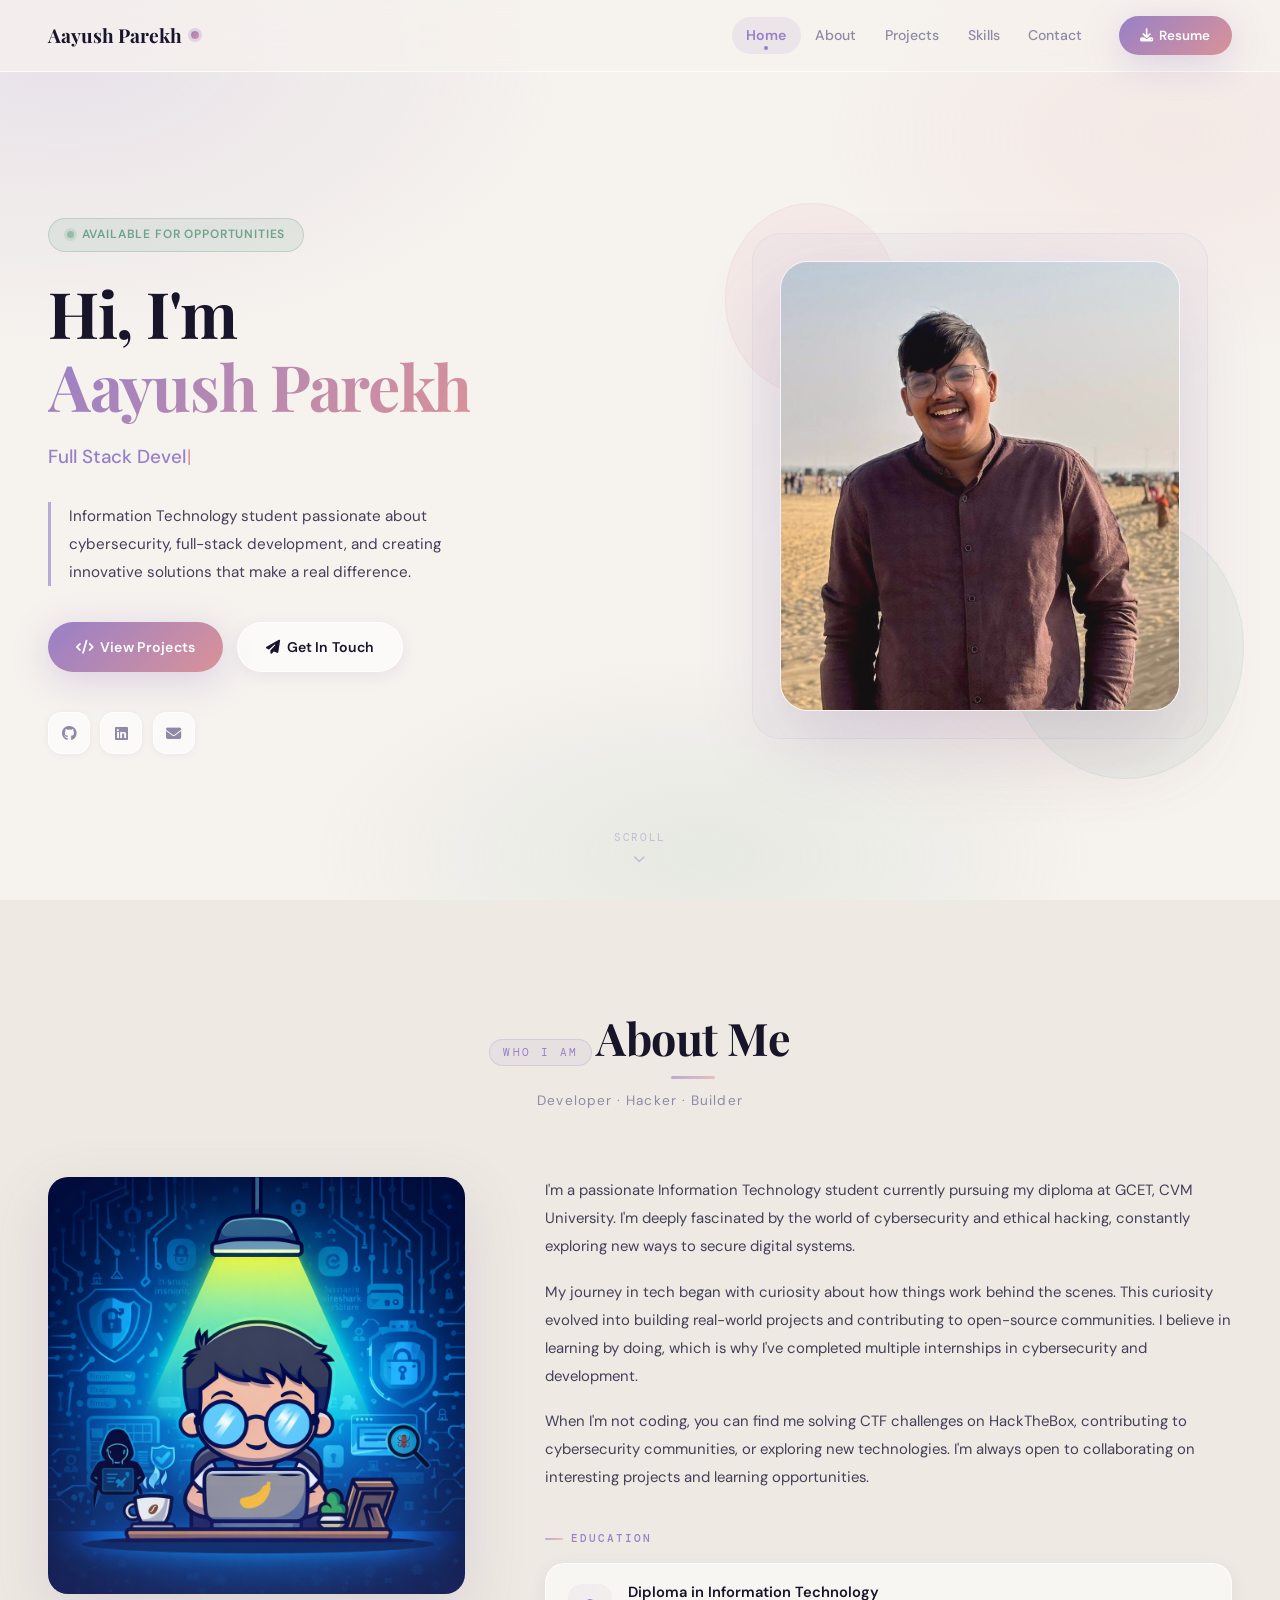
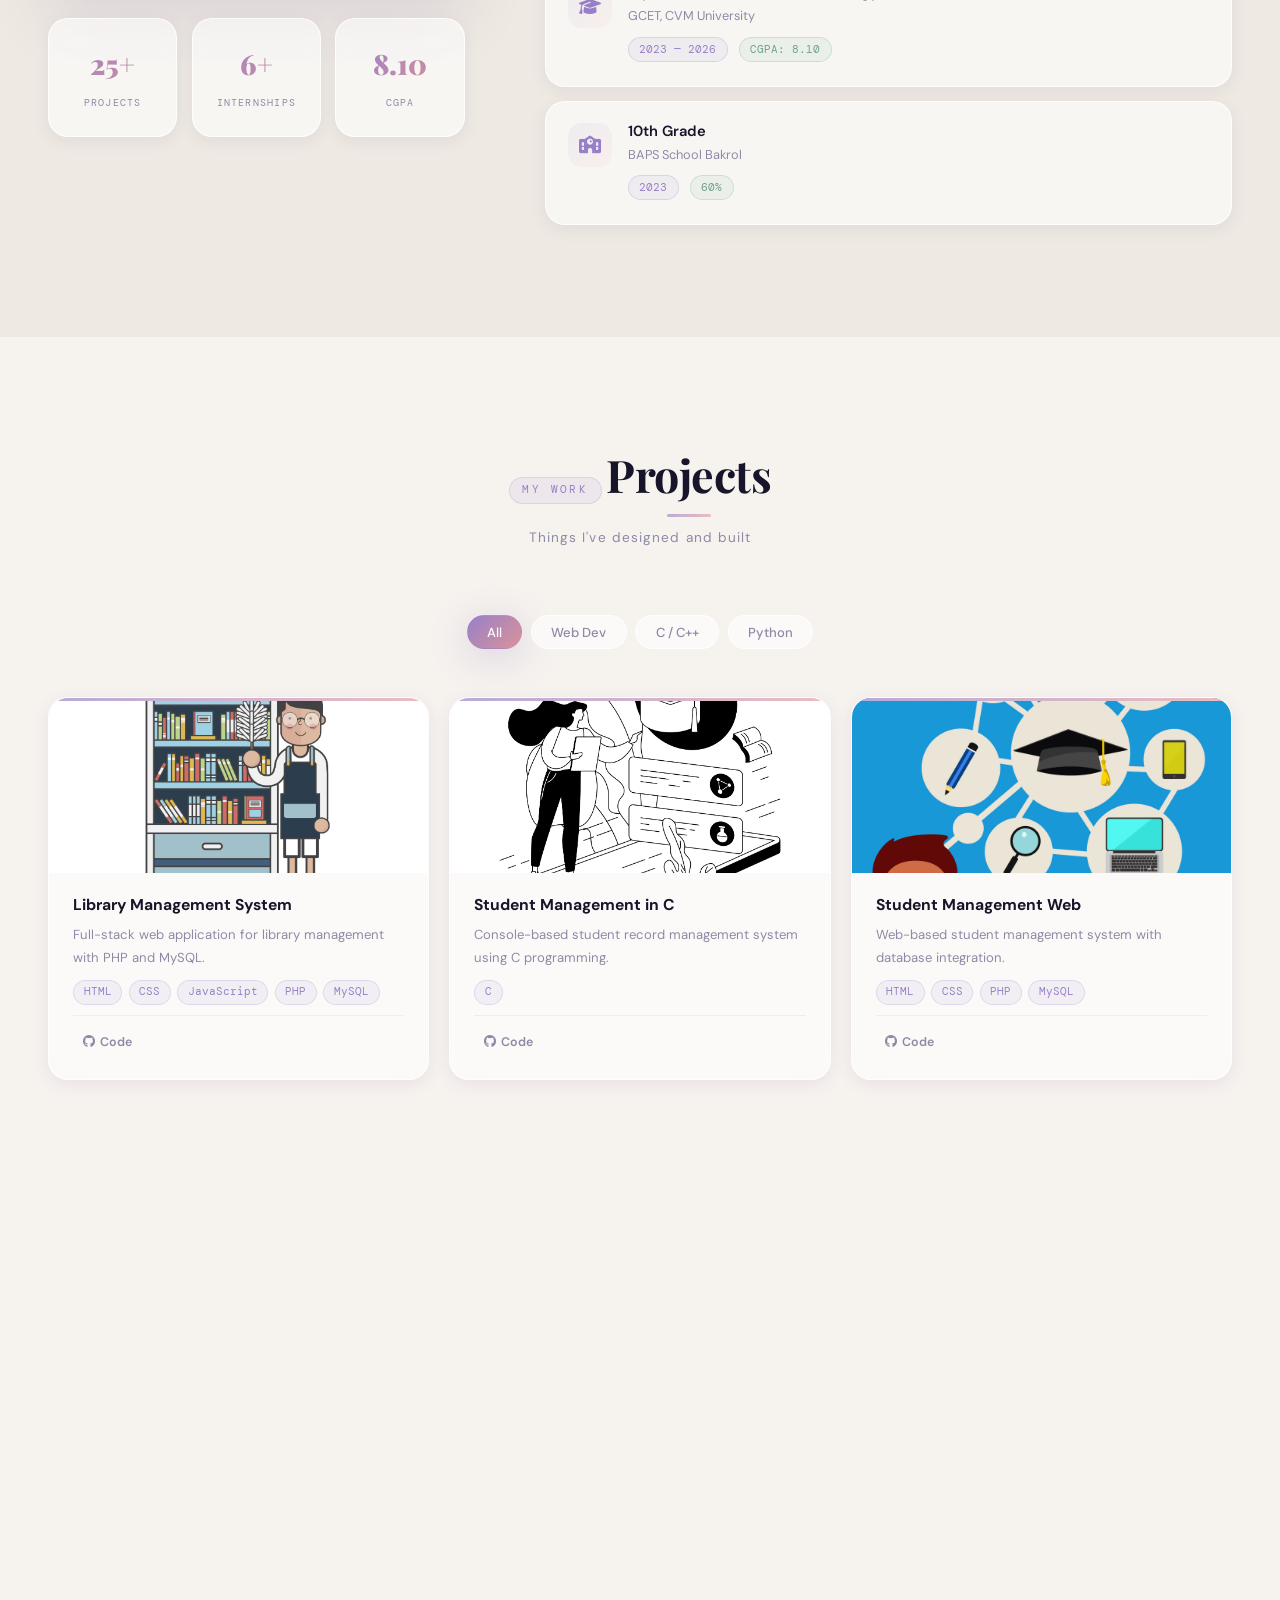
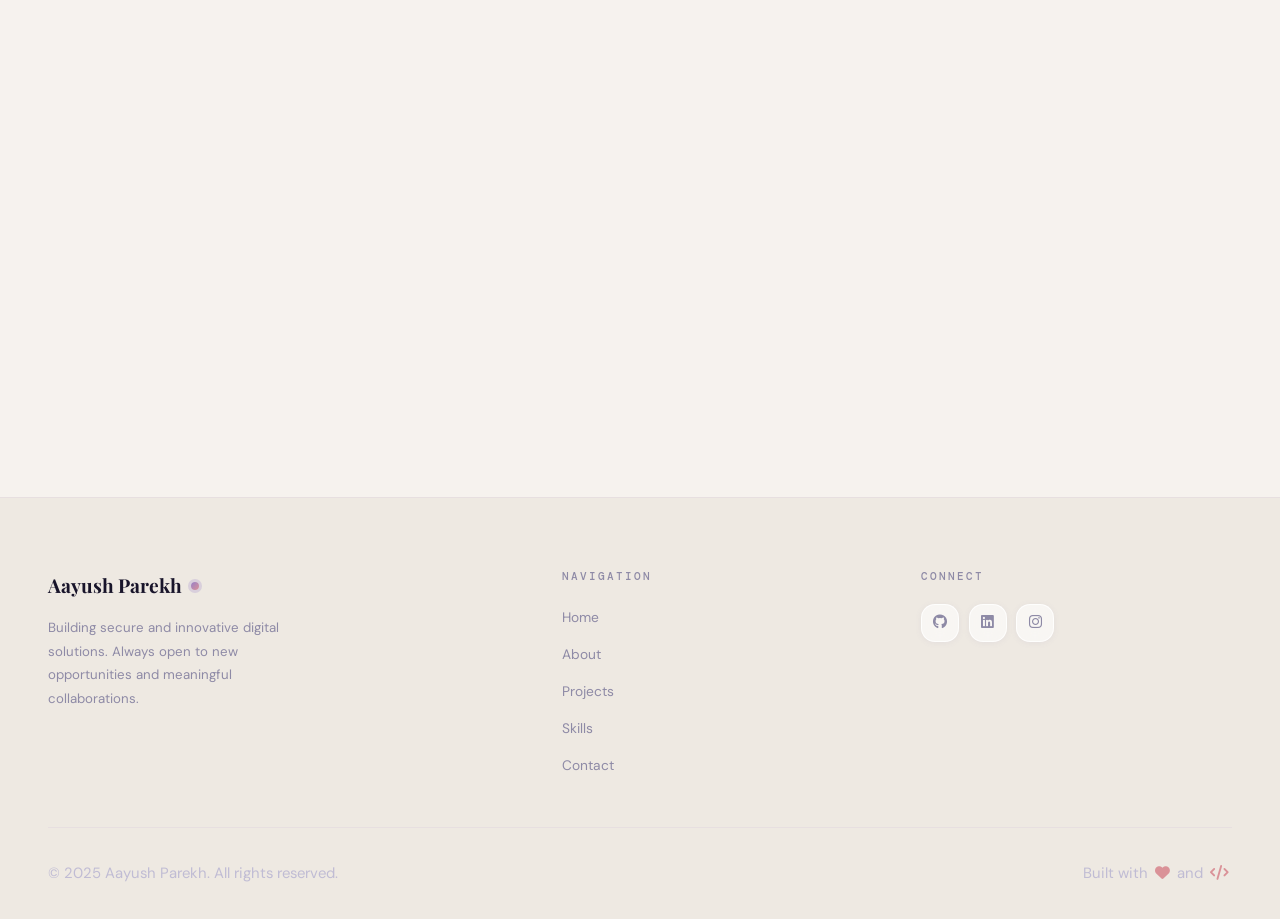
==== index.html @ 8a4a0dad "Change ALl Files" ====
<!-- 
  ☢️ NUCLEAR ZONE ☢️  — Aayush Parekh (Mentally Stable, Code Physically)
  Ab inspect band kar, scroll kar, aur life me aage badh 😎🔥
-->
<!DOCTYPE html>
<html lang="en">
<head>
  <meta charset="UTF-8">
  <meta name="viewport" content="width=device-width, initial-scale=1.0">
  <meta name="description" content="Aayush Parekh — Full Stack Developer & Ethical Hacker. IT student at GCET, CVM University.">
  <title>Aayush Parekh | Full Stack Developer & Ethical Hacker</title>
  <link rel="stylesheet" href="style.css">
  <link rel="preconnect" href="https://fonts.googleapis.com">
  <link rel="preconnect" href="https://fonts.gstatic.com" crossorigin>
  <link href="https://fonts.googleapis.com/css2?family=Playfair+Display:ital,wght@0,700;0,900;1,700&family=DM+Sans:ital,opsz,wght@0,9..40,300;0,9..40,400;0,9..40,500;0,9..40,600;1,9..40,400&family=DM+Mono:wght@400;500&display=swap" rel="stylesheet">
  <link rel="stylesheet" href="https://cdnjs.cloudflare.com/ajax/libs/font-awesome/6.4.0/css/all.min.css">
  <link rel="icon" type="image/x-icon" href="favicon.ico">
</head>
<body>

  <!-- Loading Screen -->
  <div class="loading-screen" id="loadingScreen">
    <div class="loader">
      <div class="loader-spinner"></div>
      <div class="loader-text">Loading Portfolio<span class="dots"></span></div>
      <div class="loader-progress"><div class="progress-bar"></div></div>
    </div>
  </div>

  <!-- Navbar -->
  <nav class="navbar" id="navbar">
    <div class="nav-container">
      <a href="#home" class="logo">
        <span class="logo-text">Aayush Parekh</span>
        <span class="logo-dot"></span>
      </a>
      <div class="nav-menu" id="navMenu">
        <ul class="nav-links">
          <li><a href="#home"     class="nav-link active">Home</a></li>
          <li><a href="#about"    class="nav-link">About</a></li>
          <li><a href="#projects" class="nav-link">Projects</a></li>
          <li><a href="#skills"   class="nav-link">Skills</a></li>
          <li><a href="#contact"  class="nav-link">Contact</a></li>
        </ul>
        <a href="#" class="resume-btn" download>
          <i class="fas fa-download"></i> Resume
        </a>
      </div>
      <button class="menu-toggle" id="menuToggle" aria-label="Toggle navigation">
        <i class="fas fa-bars"></i>
      </button>
    </div>
  </nav>

  <!-- ═══ HERO ═══ -->
  <section id="home" class="hero-section">
    <div class="hero-container">
      <div class="hero-content">
        <div class="hero-badge">Available for Opportunities</div>
        <h1 class="hero-title">
          Hi, I'm <span class="highlight">Aayush&nbsp;Parekh</span>
        </h1>
        <div class="typing-container">
          <p class="hero-subtitle">
            <span class="typing-text" id="typingText"></span><span class="cursor">|</span>
          </p>
        </div>
        <p class="hero-description">
          Information Technology student passionate about cybersecurity, full-stack development,
          and creating innovative solutions that make a real difference.
        </p>
        <div class="hero-cta">
          <a href="#projects" class="btn btn-primary">
            <i class="fas fa-code"></i> View Projects
          </a>
          <a href="#contact" class="btn btn-secondary">
            <i class="fas fa-paper-plane"></i> Get In Touch
          </a>
        </div>
        <div class="hero-social">
          <a href="https://github.com/aayushparekh27" target="_blank" aria-label="GitHub" data-tooltip="GitHub">
            <i class="fab fa-github"></i>
          </a>
          <a href="https://www.linkedin.com/in/aayushparekh26" target="_blank" aria-label="LinkedIn" data-tooltip="LinkedIn">
            <i class="fab fa-linkedin"></i>
          </a>
          <a href="mailto:aayushparekh266@gmail.com" aria-label="Email" data-tooltip="Email">
            <i class="fas fa-envelope"></i>
          </a>
        </div>
      </div>

      <div class="hero-image">
        <div class="image-wrapper">
          <img src="Main Photo/1 Img.jpeg" alt="Aayush Parekh" class="profile-img" loading="eager">
          <div class="image-overlay"></div>
          <div class="floating-shapes">
            <div class="shape shape-1"></div>
            <div class="shape shape-2"></div>
            <div class="shape shape-3"></div>
          </div>
        </div>
      </div>
    </div>

    <div class="scroll-indicator">
      <a href="#about"><span>Scroll</span><i class="fas fa-chevron-down"></i></a>
    </div>
  </section>

  <!-- ═══ ABOUT ═══ -->
  <section id="about" class="section about-section">
    <div class="container">
      <div class="section-header animate-on-scroll">
        <span class="section-eyebrow">Who I Am</span>
        <h2 class="section-title">About Me</h2>
        <p class="section-subtitle">Developer · Hacker · Builder</p>
      </div>

      <div class="about-container">
        <div class="about-image animate-on-scroll">
          <div class="image-card">
            <img src="Intro Logo/2 img.png" alt="Aayush Parekh" loading="lazy">
            <div class="card-glow"></div>
          </div>
          <div class="about-stats">
            <div class="stat">
              <span class="stat-number">25+</span>
              <span class="stat-label">Projects</span>
            </div>
            <div class="stat">
              <span class="stat-number">6+</span>
              <span class="stat-label">Internships</span>
            </div>
            <div class="stat">
              <span class="stat-number">8.10</span>
              <span class="stat-label">CGPA</span>
            </div>
          </div>
        </div>

        <div class="about-content">
          <div class="about-text animate-on-scroll">
            <p>
              I'm a passionate Information Technology student currently pursuing my diploma at GCET, CVM University.
              I'm deeply fascinated by the world of cybersecurity and ethical hacking, constantly exploring new ways
              to secure digital systems.
            </p>
            <p>
              My journey in tech began with curiosity about how things work behind the scenes. This curiosity evolved
              into building real-world projects and contributing to open-source communities. I believe in learning by
              doing, which is why I've completed multiple internships in cybersecurity and development.
            </p>
            <p>
              When I'm not coding, you can find me solving CTF challenges on HackTheBox, contributing to cybersecurity
              communities, or exploring new technologies. I'm always open to collaborating on interesting projects
              and learning opportunities.
            </p>
          </div>

          <div class="education-info animate-on-scroll">
            <h3>Education</h3>
            <div class="education-cards">
              <div class="edu-card">
                <div class="edu-icon"><i class="fas fa-graduation-cap"></i></div>
                <div class="edu-details">
                  <h4>Diploma in Information Technology</h4>
                  <p>GCET, CVM University</p>
                  <span class="edu-year">2023 — 2026</span>
                  <span class="edu-grade">CGPA: 8.10</span>
                </div>
              </div>
              <div class="edu-card">
                <div class="edu-icon"><i class="fas fa-school"></i></div>
                <div class="edu-details">
                  <h4>10th Grade</h4>
                  <p>BAPS School Bakrol</p>
                  <span class="edu-year">2023</span>
                  <span class="edu-grade">60%</span>
                </div>
              </div>
            </div>
          </div>
        </div>
      </div>
    </div>
  </section>

  <!-- ═══ PROJECTS ═══ -->
  <section id="projects" class="section projects-section">
    <div class="container">
      <div class="section-header animate-on-scroll">
        <span class="section-eyebrow">My Work</span>
        <h2 class="section-title">Projects</h2>
        <p class="section-subtitle">Things I've designed and built</p>
      </div>

      <div class="project-filters">
        <button class="filter-btn active" data-filter="all">All</button>
        <button class="filter-btn" data-filter="web">Web Dev</button>
        <button class="filter-btn" data-filter="c">C / C++</button>
        <button class="filter-btn" data-filter="python">Python</button>
      </div>

      <div class="projects-grid"><!-- loaded by JS --></div>

      <div class="github-cta animate-on-scroll">
        <p>Want to explore more of my work?</p>
        <a href="https://github.com/aayushparekh27" target="_blank" class="btn btn-outline">
          <i class="fab fa-github"></i> View All on GitHub
        </a>
      </div>
    </div>
  </section>

  <!-- ═══ SKILLS ═══ -->
  <section id="skills" class="section skills-section">
    <div class="container">
      <div class="section-header animate-on-scroll">
        <span class="section-eyebrow">What I Know</span>
        <h2 class="section-title">Skills &amp; Technologies</h2>
        <p class="section-subtitle">My technical toolkit</p>
      </div>

      <div class="skills-container">
        <div class="skills-category animate-on-scroll">
          <h3>Programming Languages</h3>
          <div class="skills-grid"><!-- loaded by JS --></div>
        </div>
        <div class="tools-showcase animate-on-scroll">
          <h3>Tools &amp; Platforms</h3>
          <div class="tools-grid"><!-- loaded by JS --></div>
        </div>
      </div>
    </div>
  </section>

  <!-- ═══ CONTACT ═══ -->
  <section id="contact" class="section contact-section">
    <div class="container">
      <div class="section-header animate-on-scroll">
        <span class="section-eyebrow">Say Hello</span>
        <h2 class="section-title">Get In Touch</h2>
        <p class="section-subtitle">Let's build something great together</p>
      </div>

      <div class="contact-container">
        <div class="contact-info animate-on-scroll">
          <a href="mailto:aayushparekh266@gmail.com" class="info-card">
            <div class="info-icon"><i class="fas fa-envelope"></i></div>
            <div class="info-content"><h4>Email</h4><p>aayushparekh266@gmail.com</p></div>
          </a>
          <a href="https://www.linkedin.com/in/aayushparekh26" target="_blank" class="info-card">
            <div class="info-icon"><i class="fab fa-linkedin"></i></div>
            <div class="info-content"><h4>LinkedIn</h4><p>linkedin.com/in/aayushparekh26</p></div>
          </a>
          <a href="https://github.com/aayushparekh27" target="_blank" class="info-card">
            <div class="info-icon"><i class="fab fa-github"></i></div>
            <div class="info-content"><h4>GitHub</h4><p>github.com/aayushparekh27</p></div>
          </a>
          <a href="https://www.google.com/maps/search/?api=1&query=Anand,+Gujarat,+India" target="_blank" class="info-card">
            <div class="info-icon"><i class="fas fa-map-marker-alt"></i></div>
            <div class="info-content"><h4>Location</h4><p>Anand, Gujarat, India</p></div>
          </a>
        </div>

        <div class="contact-form animate-on-scroll">
          <form id="contactForm" action="https://formspree.io/f/xovpegdb" method="POST">
            <input type="hidden" name="_subject" value="New Message from Aayush Parekh Portfolio">
            <input type="hidden" name="_replyto" id="reply-to-email">
            <div class="form-group">
              <input type="text"  id="name"    name="name"    placeholder=" " required autocomplete="name">
              <label for="name">Your Name</label>
            </div>
            <div class="form-group">
              <input type="email" id="email"   name="email"   placeholder=" " required autocomplete="email">
              <label for="email">Your Email</label>
            </div>
            <div class="form-group">
              <input type="text"  id="subject" name="subject" placeholder=" " required>
              <label for="subject">Subject</label>
            </div>
            <div class="form-group">
              <textarea id="message" name="message" rows="5" placeholder=" " required></textarea>
              <label for="message">Your Message</label>
            </div>
            <button type="submit" class="btn btn-primary" style="width:100%;justify-content:center;font-size:.92rem;">
              <span class="btn-text"><i class="fas fa-paper-plane"></i>&nbsp;&nbsp;Send Message</span>
              <div class="btn-loader"><div class="spinner"></div></div>
            </button>
          </form>
        </div>
      </div>
    </div>
  </section>

  <!-- ═══ FOOTER ═══ -->
  <footer class="footer">
    <div class="container">
      <div class="footer-content">
        <div class="footer-logo">
          <a href="#home" class="logo">
            <span class="logo-text">Aayush Parekh</span>
            <span class="logo-dot"></span>
          </a>
          <p>Building secure and innovative digital solutions. Always open to new opportunities and meaningful collaborations.</p>
        </div>
        <div class="footer-links">
          <h4>Navigation</h4>
          <ul>
            <li><a href="#home">Home</a></li>
            <li><a href="#about">About</a></li>
            <li><a href="#projects">Projects</a></li>
            <li><a href="#skills">Skills</a></li>
            <li><a href="#contact">Contact</a></li>
          </ul>
        </div>
        <div class="footer-social">
          <h4>Connect</h4>
          <div class="social-links">
            <a href="https://github.com/aayushparekh27"          target="_blank" aria-label="GitHub"><i class="fab fa-github"></i></a>
            <a href="https://www.linkedin.com/in/aayushparekh26" target="_blank" aria-label="LinkedIn"><i class="fab fa-linkedin"></i></a>
            <a href="https://www.instagram.com/aayush.2667/"     target="_blank" aria-label="Instagram"><i class="fab fa-instagram"></i></a>
          </div>
        </div>
      </div>
      <div class="footer-bottom">
        <p>&copy; 2025 Aayush Parekh. All rights reserved.</p>
        <p>Built with <i class="fas fa-heart"></i> and <i class="fas fa-code"></i></p>
      </div>
    </div>
  </footer>

  <button class="back-to-top" id="backToTop" aria-label="Back to top">
    <i class="fas fa-chevron-up"></i>
  </button>

  <script src="script.js"></script>
</body>
</html>
---- style.css ----
/* ================================================================
   AAYUSH PAREKH — PORTFOLIO v3.0
   Theme: Elevated Corporate Glass
   Bulletproof responsive: 1440 → 1100 → 1024 → 768 → 540 → 400px
   ================================================================ */

*, *::before, *::after { margin:0; padding:0; box-sizing:border-box; }
img, video { display:block; max-width:100%; }
button { font-family:inherit; cursor:pointer; }
a { color:inherit; }

:root {
  --bg:          #f6f2ee;
  --bg-alt:      #eee9e2;
  --bg-card:     rgba(255,255,255,0.6);
  --bg-card-hov: rgba(255,255,255,0.88);
  --gb:          rgba(255,255,255,0.8);
  --gb-hov:      rgba(255,255,255,1);

  --lav:       #b8aad8;
  --lav-d:     #9880c8;
  --lav-l:     rgba(184,170,216,0.14);
  --blush:     #eabdc0;
  --blush-d:   #da9298;
  --blush-l:   rgba(234,189,192,0.14);
  --sage:      #96bca8;
  --sage-d:    #6fa389;
  --sage-l:    rgba(150,188,168,0.14);
  --gold:      #d4a96a;

  --grad-main: linear-gradient(135deg,#9880c8 0%,#da9298 100%);
  --grad-soft: linear-gradient(135deg,#b8aad8 0%,#eabdc0 100%);
  --grad-text: linear-gradient(135deg,#9880c8,#da9298);

  --tx-h: #18142a;
  --tx-p: #443f5a;
  --tx-m: #8e8aa6;
  --tx-l: #c0bcd4;

  --r-xs:  8px;
  --r-sm:  14px;
  --r:     20px;
  --r-lg:  28px;
  --r-xl:  40px;
  --r-f:   999px;

  --sh-xs: 0 1px 6px  rgba(120,100,160,0.08);
  --sh-sm: 0 4px 16px rgba(120,100,160,0.10);
  --sh-md: 0 8px 32px rgba(120,100,160,0.14);
  --sh-lg: 0 20px 60px rgba(120,100,160,0.18);
  --sh-xl: 0 32px 80px rgba(120,100,160,0.22);
  --sh-lav:0 8px 36px rgba(152,128,200,0.30);

  --ease:        cubic-bezier(0.4,0,0.2,1);
  --ease-spring: cubic-bezier(0.34,1.56,0.64,1);
  --t:  all 0.28s var(--ease);
  --t2: all 0.2s  var(--ease);

  --nav-h: 72px;
  --max-w: 1240px;
  --px:    2rem;
}

/* ── BASE ── */
html {
  scroll-behavior: smooth;
  scroll-padding-top: var(--nav-h);
  font-size: 16px;
  -webkit-text-size-adjust: 100%;
}
body {
  font-family: 'DM Sans', sans-serif;
  background: var(--bg);
  color: var(--tx-p);
  line-height: 1.65;
  overflow-x: hidden;
  -webkit-font-smoothing: antialiased;
}
body::before {
  content: '';
  position: fixed; inset: 0; z-index: 0; pointer-events: none;
  background:
    radial-gradient(ellipse 65% 55% at 5%  5%,  rgba(184,170,216,0.22) 0%,transparent 60%),
    radial-gradient(ellipse 50% 45% at 92% 15%, rgba(234,189,192,0.18) 0%,transparent 55%),
    radial-gradient(ellipse 55% 40% at 55% 95%, rgba(150,188,168,0.16) 0%,transparent 55%),
    radial-gradient(ellipse 38% 32% at 80% 78%, rgba(212,169,106,0.08) 0%,transparent 50%);
}

/* ── TYPOGRAPHY ── */
h1,h2,h3,h4 { font-family:'Playfair Display',serif; color:var(--tx-h); line-height:1.15; font-weight:700; }
h1 { font-size: clamp(2rem,5.5vw,4rem);   letter-spacing:-0.02em; }
h2 { font-size: clamp(1.7rem,3.5vw,2.8rem); letter-spacing:-0.01em; }
h3 { font-size: clamp(1rem,2vw,1.3rem); }
h4 { font-size:0.95rem; font-family:'DM Sans',sans-serif; }
p  { font-size:0.93rem; line-height:1.8; }

/* ── LOADING ── */
.loading-screen {
  position:fixed; inset:0; z-index:9999;
  display:flex; align-items:center; justify-content:center;
  background:var(--bg);
  transition:opacity .7s var(--ease),visibility .7s var(--ease);
}
.loading-screen.hidden { opacity:0; visibility:hidden; pointer-events:none; }
.loader { text-align:center; }
.loader-spinner {
  width:52px; height:52px; border-radius:50%;
  border:3px solid rgba(152,128,200,0.18);
  border-top-color:var(--lav-d); border-right-color:var(--blush-d);
  animation:spin .85s linear infinite;
  margin:0 auto 22px;
  box-shadow:0 0 24px rgba(152,128,200,0.15);
}
@keyframes spin { to{transform:rotate(360deg)} }
.loader-text {
  font-family:'DM Mono',monospace;
  font-size:.72rem; letter-spacing:.22em; text-transform:uppercase;
  color:var(--tx-m); margin-bottom:20px;
}
.loader-text .dots::after { content:'...'; animation:ldots 1.2s steps(3,end) infinite; }
@keyframes ldots { 0%{content:'.'} 33%{content:'..'} 66%{content:'...'} }
.loader-progress { width:220px; height:3px; background:rgba(152,128,200,0.15); border-radius:var(--r-f); overflow:hidden; margin:0 auto; }
.progress-bar { height:100%; background:var(--grad-soft); width:0%; animation:loading 2s var(--ease) forwards; border-radius:var(--r-f); }
@keyframes loading { 0%{width:0%} 100%{width:100%} }

/* ── NAVBAR ── */
.navbar {
  position:fixed; top:0; width:100%; height:var(--nav-h); z-index:200;
  background:rgba(246,242,238,0.75);
  backdrop-filter:blur(22px) saturate(1.6);
  -webkit-backdrop-filter:blur(22px) saturate(1.6);
  border-bottom:1px solid rgba(255,255,255,0.7);
  transition:var(--t);
}
.navbar.scrolled {
  background:rgba(246,242,238,0.93);
  border-bottom-color:rgba(184,170,216,0.22);
  box-shadow:0 4px 28px rgba(120,100,160,0.10);
}
.nav-container {
  max-width:var(--max-w); margin:0 auto; padding:0 var(--px);
  height:100%; display:flex; align-items:center; justify-content:space-between;
}
.logo { display:flex; align-items:center; gap:9px; text-decoration:none; transition:var(--t2); }
.logo:hover { opacity:.82; transform:translateY(-1px); }
.logo-text { font-family:'Playfair Display',serif; font-size:1.2rem; font-weight:700; color:var(--tx-h); white-space:nowrap; }
.logo-dot { width:8px; height:8px; background:var(--grad-main); border-radius:50%; box-shadow:0 0 0 3px rgba(152,128,200,0.25); animation:pdot 2.2s ease infinite; flex-shrink:0; }
@keyframes pdot { 0%,100%{box-shadow:0 0 0 3px rgba(152,128,200,0.25)} 50%{box-shadow:0 0 0 7px rgba(152,128,200,0.08)} }

.nav-menu { display:flex; align-items:center; gap:6px; }
.nav-links { display:flex; list-style:none; margin-right:1rem; }
.nav-link {
  display:block; font-size:.88rem; font-weight:500; color:var(--tx-m);
  text-decoration:none; padding:.42rem .9rem; border-radius:var(--r-f);
  transition:var(--t2); white-space:nowrap; position:relative;
}
.nav-link:hover { color:var(--tx-h); background:rgba(152,128,200,0.10); }
.nav-link.active { color:var(--lav-d); font-weight:600; background:rgba(152,128,200,0.13); }
.nav-link.active::after {
  content:''; position:absolute; bottom:4px; left:50%; transform:translateX(-50%);
  width:4px; height:4px; border-radius:50%; background:var(--lav-d);
}
.resume-btn {
  font-size:.83rem; font-weight:600; color:#fff;
  background:var(--grad-main); padding:.52rem 1.35rem; border-radius:var(--r-f);
  text-decoration:none; display:flex; align-items:center; gap:6px;
  transition:var(--t); box-shadow:var(--sh-lav); border:none; white-space:nowrap;
}
.resume-btn:hover { transform:translateY(-2px); box-shadow:0 14px 44px rgba(152,128,200,0.42); }
.menu-toggle {
  display:none;
  background:var(--bg-card); border:1px solid var(--gb);
  color:var(--tx-h); font-size:1.05rem;
  width:42px; height:42px; border-radius:var(--r-sm);
  backdrop-filter:blur(10px); transition:var(--t2);
  align-items:center; justify-content:center; flex-shrink:0;
}
.menu-toggle:hover { background:var(--bg-card-hov); }

/* ── HERO ── */
.hero-section {
  min-height:100vh;
  padding:calc(var(--nav-h) + 5rem) 0 5rem;
  position:relative; z-index:1; display:flex; align-items:center;
}
.hero-container {
  max-width:var(--max-w); margin:0 auto; padding:0 var(--px);
  display:grid; grid-template-columns:1.1fr 0.9fr;
  gap:4rem; align-items:center;
}
.hero-content { display:flex; flex-direction:column; align-items:flex-start; }
.hero-badge {
  display:inline-flex; align-items:center; gap:8px;
  background:rgba(110,163,137,0.13); color:var(--sage-d);
  border:1px solid rgba(110,163,137,0.30); border-radius:var(--r-f);
  padding:.38rem 1.1rem; font-size:.75rem; font-weight:600;
  letter-spacing:.07em; text-transform:uppercase; margin-bottom:1.5rem;
  animation:fadeSlideUp .6s var(--ease) .3s both;
}
.hero-badge::before {
  content:''; width:7px; height:7px; background:var(--sage); border-radius:50%;
  box-shadow:0 0 0 3px rgba(150,188,168,0.3); animation:pdot 1.8s ease infinite; flex-shrink:0;
}
.hero-title { margin-bottom:.85rem; animation:fadeSlideUp .6s var(--ease) .45s both; }
.highlight { background:var(--grad-text); -webkit-background-clip:text; -webkit-text-fill-color:transparent; background-clip:text; }
.typing-container { min-height:2.6rem; margin-bottom:1.5rem; display:flex; align-items:center; animation:fadeSlideUp .6s var(--ease) .6s both; }
.hero-subtitle { font-family:'DM Sans',sans-serif; font-size:clamp(.95rem,2vw,1.18rem); font-weight:400; color:var(--tx-m); }
.typing-text { color:var(--lav-d); font-weight:500; }
.cursor { display:inline-block; color:var(--blush-d); animation:blink 1s infinite; margin-left:1px; }
@keyframes blink { 0%,50%{opacity:1} 51%,100%{opacity:0} }
.hero-description {
  font-size:.95rem; color:var(--tx-p); max-width:440px; line-height:1.85; margin-bottom:2.25rem;
  animation:fadeSlideUp .6s var(--ease) .75s both;
  border-left:3px solid var(--lav); padding-left:1.1rem;
}
.hero-cta { display:flex; gap:.9rem; margin-bottom:2.5rem; flex-wrap:wrap; animation:fadeSlideUp .6s var(--ease) .9s both; }
.hero-social { display:flex; gap:.65rem; animation:fadeSlideUp .6s var(--ease) 1.05s both; }
.hero-social a {
  display:flex; align-items:center; justify-content:center;
  width:42px; height:42px;
  background:var(--bg-card); backdrop-filter:blur(12px);
  border:1px solid var(--gb); border-radius:var(--r-sm);
  color:var(--tx-m); font-size:.95rem; text-decoration:none;
  transition:var(--t); box-shadow:var(--sh-xs);
}
.hero-social a:hover { transform:translateY(-4px) scale(1.05); box-shadow:var(--sh-lav); color:var(--lav-d); border-color:rgba(184,170,216,0.55); background:var(--bg-card-hov); }

/* Hero image */
.hero-image { display:flex; justify-content:center; align-items:center; animation:fadeSlideUp .7s var(--ease) .5s both; }
.image-wrapper { position:relative; width:100%; max-width:400px; aspect-ratio:4/4.5; }
.profile-img { width:100%; height:100%; object-fit:cover; border-radius:var(--r-lg); border:1.5px solid var(--gb); box-shadow:var(--sh-xl); position:relative; z-index:2; }
.image-overlay { position:absolute; inset:0; border-radius:var(--r-lg); background:linear-gradient(155deg,rgba(184,170,216,0.10),rgba(234,189,192,0.08)); z-index:3; pointer-events:none; }
.floating-shapes { position:absolute; inset:-28px; z-index:1; pointer-events:none; }
.shape { position:absolute; border-radius:var(--r); }
.shape-1 { inset:0; background:linear-gradient(140deg,rgba(184,170,216,0.13),rgba(234,189,192,0.08)); border:1.5px solid rgba(184,170,216,0.24); border-radius:var(--r-lg); animation:fshape 9s ease-in-out infinite; }
.shape-2 { width:52%; height:52%; bottom:-8%; right:-8%; background:rgba(150,188,168,0.2); border:1px solid rgba(150,188,168,0.28); border-radius:50%; animation:fshape 11s ease-in-out infinite reverse; }
.shape-3 { width:38%; height:38%; top:-6%; left:-6%; background:rgba(234,189,192,0.2); border:1px solid rgba(234,189,192,0.28); border-radius:50%; animation:fshape 13s ease-in-out infinite; }
@keyframes fshape { 0%,100%{transform:translateY(0) rotate(0deg)} 50%{transform:translateY(-12px) rotate(2.5deg)} }

.scroll-indicator { position:absolute; bottom:2.2rem; left:50%; transform:translateX(-50%); z-index:2; }
.scroll-indicator a { display:flex; flex-direction:column; align-items:center; gap:6px; color:var(--tx-l); text-decoration:none; font-family:'DM Mono',monospace; font-size:.66rem; letter-spacing:.16em; text-transform:uppercase; transition:var(--t2); }
.scroll-indicator a:hover { color:var(--lav-d); }
.scroll-indicator i { animation:bounce 2.2s ease-in-out infinite; font-size:.75rem; }
@keyframes bounce { 0%,100%{transform:translateY(0)} 55%{transform:translateY(7px)} }
@keyframes fadeSlideUp { from{opacity:0;transform:translateY(22px)} to{opacity:1;transform:translateY(0)} }

/* ── BUTTONS ── */
.btn {
  display:inline-flex; align-items:center; justify-content:center; gap:6px;
  padding:.78rem 1.75rem; border-radius:var(--r-f);
  font-family:'DM Sans',sans-serif; font-size:.88rem; font-weight:600;
  text-decoration:none; border:none; transition:var(--t);
  letter-spacing:.01em; white-space:nowrap; position:relative; overflow:hidden;
}
.btn::after { content:''; position:absolute; inset:0; border-radius:inherit; background:linear-gradient(105deg,transparent 40%,rgba(255,255,255,0.18) 60%,transparent 80%); transform:translateX(-100%); transition:transform .5s var(--ease); }
.btn:hover::after { transform:translateX(100%); }
.btn-primary  { background:var(--grad-main); color:#fff; box-shadow:var(--sh-lav); }
.btn-primary:hover  { transform:translateY(-3px); box-shadow:0 16px 48px rgba(152,128,200,0.44); }
.btn-secondary { background:var(--bg-card); backdrop-filter:blur(12px); border:1.5px solid var(--gb); color:var(--tx-h); box-shadow:var(--sh-sm); }
.btn-secondary:hover { background:var(--bg-card-hov); transform:translateY(-3px); box-shadow:var(--sh-md); }
.btn-outline { background:transparent; border:1.5px solid var(--lav); color:var(--lav-d); }
.btn-outline:hover { background:var(--grad-main); color:#fff; border-color:transparent; box-shadow:var(--sh-lav); transform:translateY(-2px); }

/* ── SECTIONS ── */
.section { padding:7rem 0; position:relative; z-index:1; }
.container { max-width:var(--max-w); margin:0 auto; padding:0 var(--px); }
.section-header { text-align:center; margin-bottom:4rem; }
.section-eyebrow {
  display:inline-block; font-family:'DM Mono',monospace;
  font-size:.68rem; letter-spacing:.22em; text-transform:uppercase;
  color:var(--lav-d); margin-bottom:.75rem;
  padding:.22rem .8rem; background:var(--lav-l);
  border-radius:var(--r-f); border:1px solid rgba(152,128,200,0.22);
}
.section-title { margin-bottom:.6rem; display:inline-block; }
.section-title::after { content:''; display:block; width:44px; height:3px; background:var(--grad-soft); border-radius:var(--r-f); margin:.8rem auto 0; }
.section-subtitle { font-size:.85rem; color:var(--tx-m); letter-spacing:.08em; }

/* ── ABOUT ── */
.about-section { background:var(--bg-alt); }
.about-container { display:grid; grid-template-columns:1fr 1.65fr; gap:5rem; align-items:start; }
.about-image { display:flex; flex-direction:column; gap:1.5rem; }
.image-card { position:relative; border-radius:var(--r); overflow:hidden; box-shadow:var(--sh-lg); }
.image-card img { width:100%; display:block; }
.card-glow { position:absolute; inset:0; background:linear-gradient(to bottom,transparent 50%,rgba(152,128,200,0.16)); pointer-events:none; }

.about-stats { display:grid; grid-template-columns:repeat(3,1fr); gap:.9rem; }
.stat {
  text-align:center; padding:1.4rem .6rem;
  background:var(--bg-card); backdrop-filter:blur(16px);
  border:1px solid var(--gb); border-radius:var(--r);
  box-shadow:var(--sh-sm); transition:var(--t); cursor:default;
  position:relative; overflow:hidden;
}
.stat::before { content:''; position:absolute; inset:0; background:var(--grad-soft); opacity:0; transition:opacity .3s; }
.stat:hover { transform:translateY(-5px); box-shadow:var(--sh-lav); border-color:rgba(184,170,216,0.5); }
.stat:hover::before { opacity:.07; }
.stat-number { display:block; font-family:'Playfair Display',serif; font-size:1.75rem; font-weight:900; background:var(--grad-text); -webkit-background-clip:text; -webkit-text-fill-color:transparent; background-clip:text; position:relative; }
.stat-label { font-family:'DM Mono',monospace; font-size:.63rem; color:var(--tx-m); text-transform:uppercase; letter-spacing:.12em; margin-top:.3rem; position:relative; }

.about-content { display:flex; flex-direction:column; gap:2.5rem; }
.about-text p { color:var(--tx-p); margin-bottom:1.1rem; line-height:1.88; }
.about-text p:last-child { margin-bottom:0; }

.education-info h3 { font-family:'DM Mono',monospace; font-size:.7rem; font-weight:500; color:var(--lav-d); letter-spacing:.18em; text-transform:uppercase; margin-bottom:1.1rem; display:flex; align-items:center; gap:8px; }
.education-info h3::before { content:''; display:inline-block; width:18px; height:2px; background:var(--grad-soft); border-radius:2px; }
.education-cards { display:flex; flex-direction:column; gap:.85rem; }
.edu-card {
  display:flex; gap:1rem; padding:1.3rem 1.4rem;
  background:var(--bg-card); backdrop-filter:blur(14px);
  border:1px solid var(--gb); border-radius:var(--r);
  box-shadow:var(--sh-sm); transition:var(--t);
  position:relative; overflow:hidden;
}
.edu-card::before { content:''; position:absolute; left:0; top:0; bottom:0; width:3px; background:var(--grad-main); transform:scaleY(0); transform-origin:bottom; transition:transform .35s var(--ease); border-radius:0 2px 2px 0; }
.edu-card:hover { transform:translateX(5px); box-shadow:var(--sh-lav); border-color:rgba(184,170,216,0.48); }
.edu-card:hover::before { transform:scaleY(1); }
.edu-icon { width:44px; height:44px; flex-shrink:0; display:flex; align-items:center; justify-content:center; background:linear-gradient(135deg,var(--lav-l),var(--blush-l)); border-radius:var(--r-sm); color:var(--lav-d); font-size:1.1rem; }
.edu-details h4 { font-size:.92rem; font-weight:600; color:var(--tx-h); margin-bottom:.2rem; }
.edu-details p  { color:var(--tx-m); font-size:.8rem; margin-bottom:.45rem; }
.edu-year,.edu-grade { display:inline-flex; align-items:center; font-family:'DM Mono',monospace; font-size:.67rem; padding:.18rem .65rem; border-radius:var(--r-f); margin-right:.45rem; margin-bottom:.2rem; }
.edu-year  { background:var(--lav-l);  color:var(--lav-d);  border:1px solid rgba(152,128,200,0.24); }
.edu-grade { background:var(--sage-l); color:var(--sage-d); border:1px solid rgba(110,163,137,0.24); }

/* ── PROJECTS ── */
.projects-section { background:var(--bg); }
.project-filters { display:flex; gap:.55rem; justify-content:center; flex-wrap:wrap; margin-bottom:3rem; }
.filter-btn { font-family:'DM Sans',sans-serif; font-size:.82rem; font-weight:500; padding:.48rem 1.2rem; border-radius:var(--r-f); background:var(--bg-card); border:1px solid var(--gb); color:var(--tx-m); cursor:pointer; transition:var(--t); backdrop-filter:blur(10px); }
.filter-btn:hover { background:var(--bg-card-hov); color:var(--tx-h); }
.filter-btn.active { background:var(--grad-main); color:#fff; border-color:transparent; box-shadow:var(--sh-lav); }

.projects-grid { display:grid; grid-template-columns:repeat(3,1fr); gap:1.5rem; }

.project-card {
  background:var(--bg-card); backdrop-filter:blur(18px) saturate(1.3);
  -webkit-backdrop-filter:blur(18px) saturate(1.3);
  border:1px solid var(--gb); border-radius:var(--r);
  overflow:hidden; box-shadow:var(--sh-sm); transition:var(--t);
  display:flex; flex-direction:column; position:relative;
}
.project-card::before { content:''; position:absolute; top:0; left:0; right:0; height:3px; background:var(--grad-soft); z-index:4; }
.project-card:hover { transform:translateY(-9px); box-shadow:var(--sh-xl); border-color:rgba(184,170,216,0.5); }
.project-image { position:relative; height:175px; overflow:hidden; background:linear-gradient(135deg,var(--lav-l),var(--blush-l)); }
.project-image img { width:100%; height:100%; object-fit:cover; transition:transform .55s var(--ease); }
.project-card:hover .project-image img { transform:scale(1.08); }
.project-overlay { position:absolute; inset:0; background:rgba(246,242,238,0.82); backdrop-filter:blur(6px); display:flex; align-items:center; justify-content:center; opacity:0; transition:var(--t); }
.project-card:hover .project-overlay { opacity:1; }
.project-content { padding:1.4rem 1.5rem; display:flex; flex-direction:column; flex:1; gap:.65rem; }
.project-title { font-family:'DM Sans',sans-serif; font-size:.98rem; font-weight:700; color:var(--tx-h); }
.project-description { font-size:.82rem; color:var(--tx-m); line-height:1.72; flex:1; }
.project-tech { display:flex; flex-wrap:wrap; gap:.4rem; }
.tech-tag { font-family:'DM Mono',monospace; font-size:.67rem; padding:.18rem .6rem; background:var(--lav-l); color:var(--lav-d); border:1px solid rgba(152,128,200,0.22); border-radius:var(--r-f); }
.project-links { display:flex; gap:.7rem; padding-top:.75rem; border-top:1px solid rgba(152,128,200,0.12); margin-top:auto; }
.project-link { display:inline-flex; align-items:center; gap:5px; font-size:.78rem; font-weight:600; color:var(--tx-m); text-decoration:none; transition:var(--t2); padding:.25rem .6rem; border-radius:var(--r-f); }
.project-link:hover { color:var(--lav-d); background:var(--lav-l); }

.github-cta { text-align:center; margin-top:3rem; padding:2.75rem 2rem; background:var(--bg-card); backdrop-filter:blur(16px); border:1px solid var(--gb); border-radius:var(--r); box-shadow:var(--sh-sm); }
.github-cta p { color:var(--tx-m); margin-bottom:1.35rem; font-size:.92rem; }

/* ── SKILLS ── */
.skills-section { background:var(--bg-alt); }
.skills-container { display:grid; grid-template-columns:1fr 1fr; gap:3rem; }
.skills-category h3,.tools-showcase h3 { font-family:'DM Mono',monospace; font-size:.7rem; font-weight:500; color:var(--lav-d); letter-spacing:.2em; text-transform:uppercase; margin-bottom:1.5rem; padding-bottom:.85rem; border-bottom:1px solid rgba(152,128,200,0.18); display:flex; align-items:center; gap:8px; }
.skills-category h3::before,.tools-showcase h3::before { content:''; display:inline-block; width:14px; height:2px; background:var(--grad-soft); border-radius:2px; }
.skills-grid,.tools-grid { display:grid; grid-template-columns:repeat(auto-fill,minmax(118px,1fr)); gap:.8rem; }
.skill-item,.tool-item {
  display:flex; flex-direction:column; align-items:center; gap:.5rem; padding:1.25rem .75rem;
  background:var(--bg-card); backdrop-filter:blur(14px);
  border:1px solid var(--gb); border-radius:var(--r);
  box-shadow:var(--sh-xs); transition:var(--t); cursor:default;
  position:relative; overflow:hidden;
}
.skill-item::after,.tool-item::after { content:''; position:absolute; bottom:0; left:0; right:0; height:2.5px; background:var(--grad-soft); transform:scaleX(0); transform-origin:left; transition:transform .35s var(--ease); }
.skill-item:hover,.tool-item:hover { transform:translateY(-6px); box-shadow:var(--sh-lav); border-color:rgba(184,170,216,0.5); background:var(--bg-card-hov); }
.skill-item:hover::after,.tool-item:hover::after { transform:scaleX(1); }
.skill-icon,.tool-icon { font-size:1.65rem; transition:transform .3s var(--ease-spring); }
.skill-item:hover .skill-icon,.tool-item:hover .tool-icon { transform:scale(1.2) rotate(-3deg); }
.skill-name,.tool-name { font-size:.73rem; font-weight:600; color:var(--tx-p); text-align:center; }
.skill-level { width:100%; height:3px; background:rgba(152,128,200,0.12); border-radius:var(--r-f); overflow:hidden; }
.level-bar { height:100%; background:var(--grad-soft); width:0%; transition:width 1.1s var(--ease) .3s; border-radius:var(--r-f); }

/* ── CONTACT ── */
.contact-section { background:var(--bg); }
.contact-container { display:grid; grid-template-columns:1fr 1.55fr; gap:4rem; align-items:start; }
.contact-info { display:flex; flex-direction:column; gap:.9rem; }
.info-card {
  display:flex; gap:1rem; padding:1.2rem 1.35rem;
  background:var(--bg-card); backdrop-filter:blur(14px);
  border:1px solid var(--gb); border-radius:var(--r);
  box-shadow:var(--sh-xs); transition:var(--t);
  text-decoration:none; color:inherit; position:relative; overflow:hidden;
}
.info-card::after { content:''; position:absolute; left:0; top:0; bottom:0; width:3px; background:var(--grad-main); transform:scaleY(0); transform-origin:bottom; transition:transform .3s var(--ease); }
.info-card:hover { transform:translateX(5px); box-shadow:var(--sh-lav); border-color:rgba(184,170,216,0.48); }
.info-card:hover::after { transform:scaleY(1); }
.info-icon { width:44px; height:44px; flex-shrink:0; display:flex; align-items:center; justify-content:center; background:linear-gradient(135deg,var(--lav-l),var(--blush-l)); border-radius:var(--r-sm); font-size:1.05rem; color:var(--lav-d); }
.info-content h4 { font-family:'DM Mono',monospace; font-size:.66rem; font-weight:500; color:var(--tx-m); letter-spacing:.14em; text-transform:uppercase; margin-bottom:.22rem; }
.info-content a,.info-content p { font-size:.83rem; color:var(--tx-p); text-decoration:none; transition:var(--t2); }
.info-card:hover .info-content a,.info-card:hover .info-content p { color:var(--lav-d); }

.contact-form { background:var(--bg-card); backdrop-filter:blur(18px) saturate(1.5); -webkit-backdrop-filter:blur(18px) saturate(1.5); border:1px solid var(--gb); border-radius:var(--r); padding:2.5rem; box-shadow:var(--sh-md); }
.form-group { position:relative; margin-bottom:1.8rem; }
.form-group input,.form-group textarea { width:100%; background:rgba(255,255,255,0.65); backdrop-filter:blur(8px); border:1.5px solid rgba(184,170,216,0.22); border-radius:var(--r-sm); padding:1.05rem 1rem .5rem; color:var(--tx-h); font-family:'DM Sans',sans-serif; font-size:.9rem; outline:none; transition:var(--t); resize:vertical; }
.form-group input:focus,.form-group textarea:focus { border-color:var(--lav); background:rgba(255,255,255,0.92); box-shadow:0 0 0 4px rgba(152,128,200,0.10); }
.form-group label { position:absolute; top:1.05rem; left:1rem; font-size:.85rem; color:var(--tx-m); pointer-events:none; transition:var(--t); padding:0 .25rem; }
.form-group input:focus+label,.form-group input:not(:placeholder-shown)+label,
.form-group textarea:focus+label,.form-group textarea:not(:placeholder-shown)+label { top:-.6rem; left:.8rem; font-size:.68rem; color:var(--lav-d); background:white; padding:0 .35rem; border-radius:4px; font-family:'DM Mono',monospace; letter-spacing:.05em; }
.form-group input::placeholder,.form-group textarea::placeholder { color:transparent; }
.form-group .underline { display:none; }
.btn.loading .btn-text { opacity:0; }
.btn.loading .btn-loader { display:flex; }
.btn-loader { display:none; align-items:center; justify-content:center; }
.spinner { width:18px; height:18px; border:2px solid rgba(255,255,255,.3); border-top-color:#fff; border-radius:50%; animation:spin .7s linear infinite; }
.invalid { border-color:#e07070 !important; }
.valid   { border-color:var(--sage) !important; }

/* ── FOOTER ── */
.footer { background:var(--bg-alt); border-top:1px solid rgba(184,170,216,0.15); padding:4.5rem 0 2rem; }
.footer-content { display:grid; grid-template-columns:1.5fr 1fr 1fr; gap:3rem; margin-bottom:3rem; }
.footer-logo p { font-size:.83rem; color:var(--tx-m); line-height:1.8; max-width:240px; margin-top:.85rem; }
.footer-links h4,.footer-social h4 { font-family:'DM Mono',monospace; font-size:.68rem; font-weight:500; color:var(--tx-m); letter-spacing:.18em; text-transform:uppercase; margin-bottom:1.3rem; }
.footer-links ul { list-style:none; display:flex; flex-direction:column; gap:.6rem; }
.footer-links a { font-size:.86rem; color:var(--tx-m); text-decoration:none; transition:var(--t2); display:flex; align-items:center; gap:5px; padding:.15rem 0; }
.footer-links a:hover { color:var(--lav-d); padding-left:5px; }
.social-links { display:flex; gap:.6rem; flex-wrap:wrap; }
.social-links a { display:flex; align-items:center; justify-content:center; width:38px; height:38px; background:var(--bg-card); backdrop-filter:blur(10px); border:1px solid var(--gb); border-radius:var(--r-sm); color:var(--tx-m); font-size:.92rem; text-decoration:none; transition:var(--t); box-shadow:var(--sh-xs); }
.social-links a:hover { background:var(--grad-main); color:#fff; border-color:transparent; transform:translateY(-3px); box-shadow:var(--sh-lav); }
.footer-bottom { display:flex; justify-content:space-between; align-items:center; padding-top:2rem; border-top:1px solid rgba(184,170,216,0.15); font-size:.78rem; color:var(--tx-l); }
.footer-bottom i { color:var(--blush-d); margin:0 3px; }

/* ── BACK TO TOP ── */
.back-to-top { position:fixed; bottom:2rem; right:2rem; width:46px; height:46px; background:var(--grad-main); color:#fff; border:none; border-radius:var(--r-f); cursor:pointer; opacity:0; visibility:hidden; transition:var(--t); z-index:99; display:flex; align-items:center; justify-content:center; font-size:.95rem; box-shadow:var(--sh-lav); }
.back-to-top.visible { opacity:1; visibility:visible; }
.back-to-top:hover { transform:translateY(-4px) scale(1.08); box-shadow:0 16px 44px rgba(152,128,200,0.46); }

/* ── SCROLL ANIMATIONS ── */
.animate-on-scroll { opacity:0; transform:translateY(28px); transition:opacity .68s var(--ease),transform .68s var(--ease); }
.animate-on-scroll.animate { opacity:1; transform:translateY(0); }

/* ── TOOLTIP / NOTIFICATIONS ── */
.tooltip { position:fixed; background:rgba(24,20,42,0.88); backdrop-filter:blur(10px); color:#fff; padding:.38rem .8rem; border-radius:var(--r-f); font-family:'DM Mono',monospace; font-size:.7rem; z-index:1000; pointer-events:none; opacity:0; transform:translateY(6px); transition:opacity .2s,transform .2s; white-space:nowrap; }
.notification { position:fixed; top:20px; right:20px; padding:1rem 1.5rem; background:var(--bg-card-hov); backdrop-filter:blur(20px); color:var(--tx-h); border-radius:var(--r); display:flex; align-items:center; gap:.75rem; box-shadow:var(--sh-lg); z-index:1001; transform:translateX(115%); opacity:0; transition:transform .35s var(--ease),opacity .35s var(--ease); border:1px solid var(--gb); max-width:360px; font-size:.87rem; cursor:pointer; }
.notification.show { transform:translateX(0); opacity:1; }
.notification.success i { color:var(--sage-d); }
.notification.error   i { color:var(--blush-d); }
.no-results { grid-column:1/-1; text-align:center; padding:3rem; color:var(--tx-m); font-size:.9rem; }

/* ================================================================
   RESPONSIVE — 6 breakpoints, pixel-perfect
   ================================================================ */

/* 1280px */
@media (max-width:1280px) {
  :root { --px: 1.75rem; }
  .projects-grid { grid-template-columns:repeat(3,1fr); gap:1.25rem; }
}

/* 1100px — 2-col projects */
@media (max-width:1100px) {
  .projects-grid { grid-template-columns:repeat(2,1fr); }
  .hero-container { gap:3rem; }
  .about-container { gap:3.5rem; }
}

/* 1024px — stack hero + about */
@media (max-width:1024px) {
  :root { --px:1.5rem; }

  .hero-container { grid-template-columns:1fr; gap:2.5rem; text-align:center; }
  .hero-content { align-items:center; }
  .hero-description { margin:0 auto 2.25rem; border-left:none; border-bottom:3px solid var(--lav); padding-left:0; padding-bottom:.75rem; }
  .hero-cta { justify-content:center; }
  .hero-social { justify-content:center; }
  .hero-image { order:-1; }
  .image-wrapper { max-width:300px; aspect-ratio:1; margin:0 auto; }

  .about-container { grid-template-columns:1fr; gap:2.5rem; }
  .about-image { flex-direction:row; flex-wrap:wrap; align-items:flex-start; gap:1.25rem; }
  .image-card { flex:1; min-width:180px; max-width:300px; }
  .about-stats { flex:1; min-width:200px; }

  .skills-container { grid-template-columns:1fr; gap:2.5rem; }
  .contact-container { grid-template-columns:1fr; gap:2.5rem; }

  .footer-content { grid-template-columns:1fr 1fr; gap:2rem; }
  .footer-logo { grid-column:1/-1; }
}

/* 768px — full mobile */
@media (max-width:768px) {
  :root { --nav-h:60px; --px:1.25rem; }

  /* Mobile nav */
  .nav-menu {
    position:fixed; top:var(--nav-h); left:0; right:0;
    background:rgba(246,242,238,0.97);
    backdrop-filter:blur(24px) saturate(1.6);
    -webkit-backdrop-filter:blur(24px) saturate(1.6);
    flex-direction:column; align-items:stretch;
    padding:1.5rem var(--px) 2rem;
    transform:translateY(-110%); opacity:0; visibility:hidden;
    transition:transform .32s var(--ease),opacity .32s var(--ease),visibility .32s;
    border-bottom:1px solid rgba(184,170,216,0.2);
    z-index:199; gap:1rem;
    box-shadow:0 24px 60px rgba(120,100,160,0.12);
  }
  .nav-menu.active { transform:translateY(0); opacity:1; visibility:visible; }
  .nav-links { flex-direction:column; margin-right:0; border-bottom:1px solid rgba(184,170,216,0.15); padding-bottom:1rem; gap:0; }
  .nav-link { font-size:.95rem; padding:.65rem 1rem; border-radius:var(--r-sm); text-align:center; }
  .resume-btn { justify-content:center; padding:.7rem; }
  .menu-toggle { display:flex; }

  .section { padding:4.5rem 0; }
  .section-header { margin-bottom:2.5rem; }

  .hero-section { padding-top:calc(var(--nav-h) + 3rem); }
  .image-wrapper { max-width:260px; }
  .hero-badge { font-size:.7rem; }
  .hero-cta { flex-direction:column; align-items:center; }
  .hero-cta .btn { width:100%; max-width:300px; }

  .projects-grid { grid-template-columns:1fr; gap:1.1rem; }
  .project-filters { gap:.4rem; }
  .filter-btn { font-size:.76rem; padding:.4rem .95rem; }

  .about-image { flex-direction:column; align-items:center; }
  .image-card { max-width:100%; width:100%; }
  .about-stats { grid-template-columns:repeat(3,1fr); }

  .skills-grid,.tools-grid { grid-template-columns:repeat(auto-fill,minmax(96px,1fr)); gap:.65rem; }

  .contact-form { padding:1.75rem 1.25rem; }

  .footer-content { grid-template-columns:1fr; gap:2rem; }
  .footer-logo { grid-column:auto; }
  .footer-bottom { flex-direction:column; gap:.6rem; text-align:center; }

  .back-to-top { bottom:1.25rem; right:1.25rem; width:40px; height:40px; font-size:.85rem; }
}

/* 540px */
@media (max-width:540px) {
  :root { --px:1rem; }
  h1 { font-size:clamp(1.75rem,8vw,2.5rem); }
  h2 { font-size:clamp(1.45rem,6vw,1.9rem); }

  .image-wrapper { max-width:240px; }
  .hero-cta .btn { max-width:100%; }
  .hero-social a { width:38px; height:38px; }

  .about-stats { grid-template-columns:repeat(3,1fr); gap:.55rem; }
  .stat { padding:1rem .4rem; }
  .stat-number { font-size:1.4rem; }

  .project-image { height:150px; }

  .skills-grid,.tools-grid { grid-template-columns:repeat(3,1fr); gap:.55rem; }
  .skill-item,.tool-item { padding:.95rem .5rem; }
  .skill-icon,.tool-icon { font-size:1.4rem; }

  .edu-card { padding:1rem 1.1rem; gap:.8rem; }
  .edu-icon { width:38px; height:38px; font-size:.95rem; }

  .contact-form { padding:1.5rem 1rem; }
  .github-cta { padding:2rem 1.25rem; }
}

/* 400px — smallest supported */
@media (max-width:400px) {
  :root { --nav-h:56px; --px:.9rem; }

  .logo-text { font-size:1rem; }
  .menu-toggle { width:36px; height:36px; font-size:.95rem; }

  .hero-title { font-size:1.75rem; }
  .hero-badge { font-size:.62rem; padding:.28rem .8rem; }
  .hero-description { font-size:.86rem; }

  .stat-number { font-size:1.2rem; }
  .stat-label  { font-size:.58rem; }

  .skills-grid,.tools-grid { grid-template-columns:repeat(3,1fr); gap:.45rem; }
  .skill-name,.tool-name { font-size:.62rem; }

  .filter-btn { font-size:.72rem; padding:.36rem .8rem; }

  .form-group input,.form-group textarea { padding:.88rem .85rem .42rem; font-size:.84rem; }

  .footer { padding:2.5rem 0 1.5rem; }
  .footer-bottom { font-size:.72rem; }
}
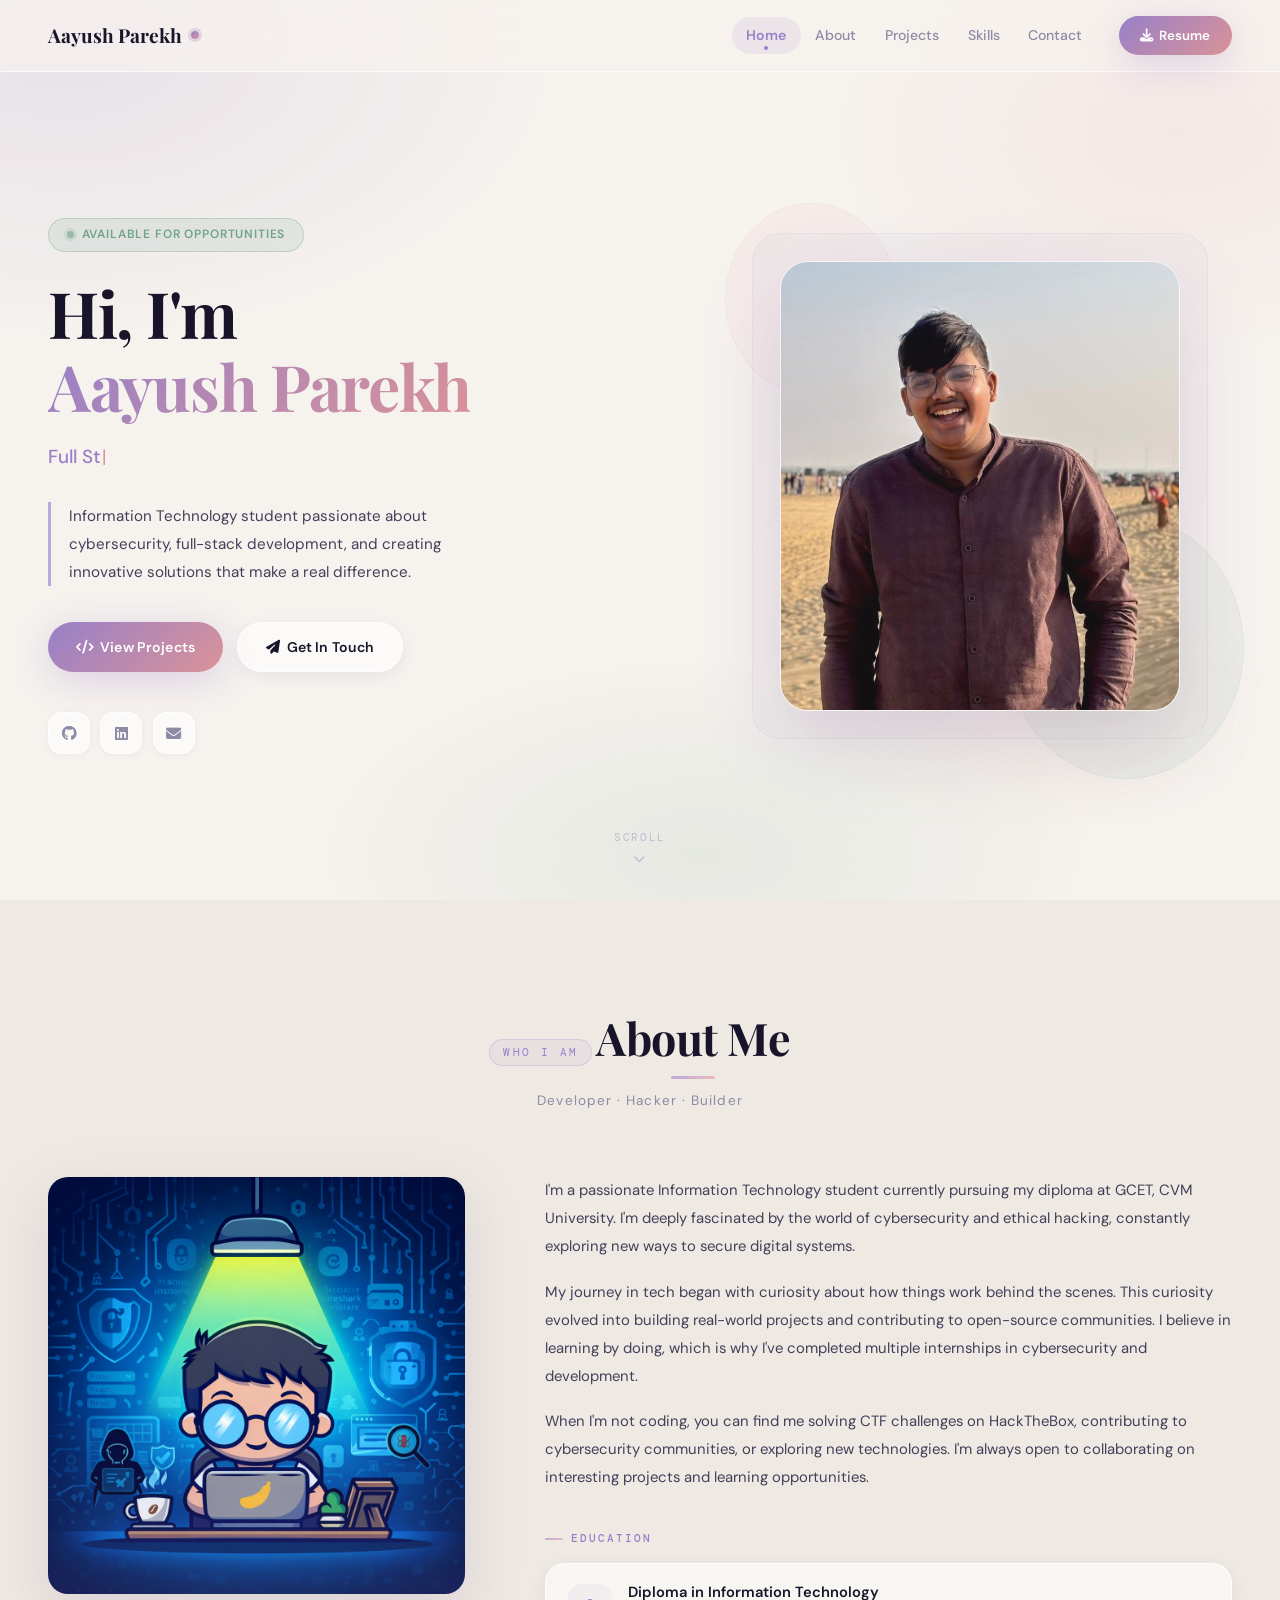
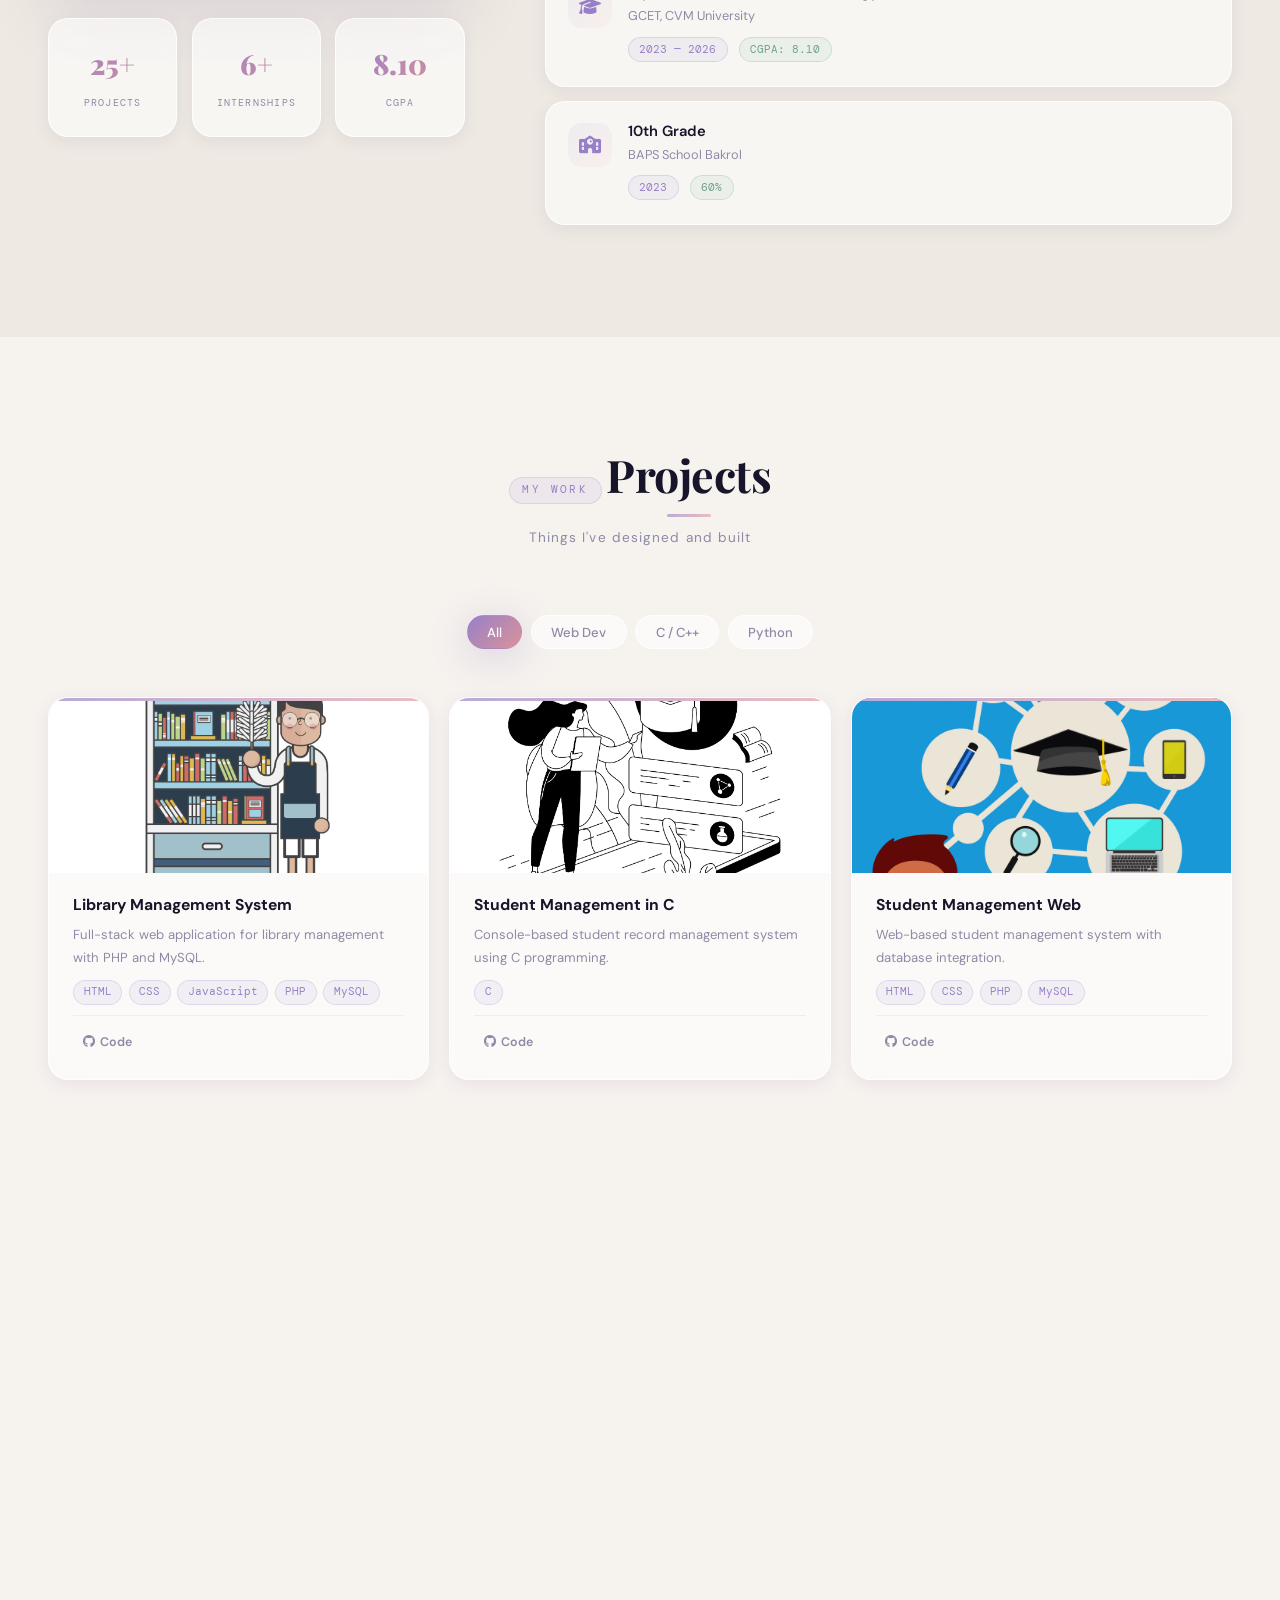
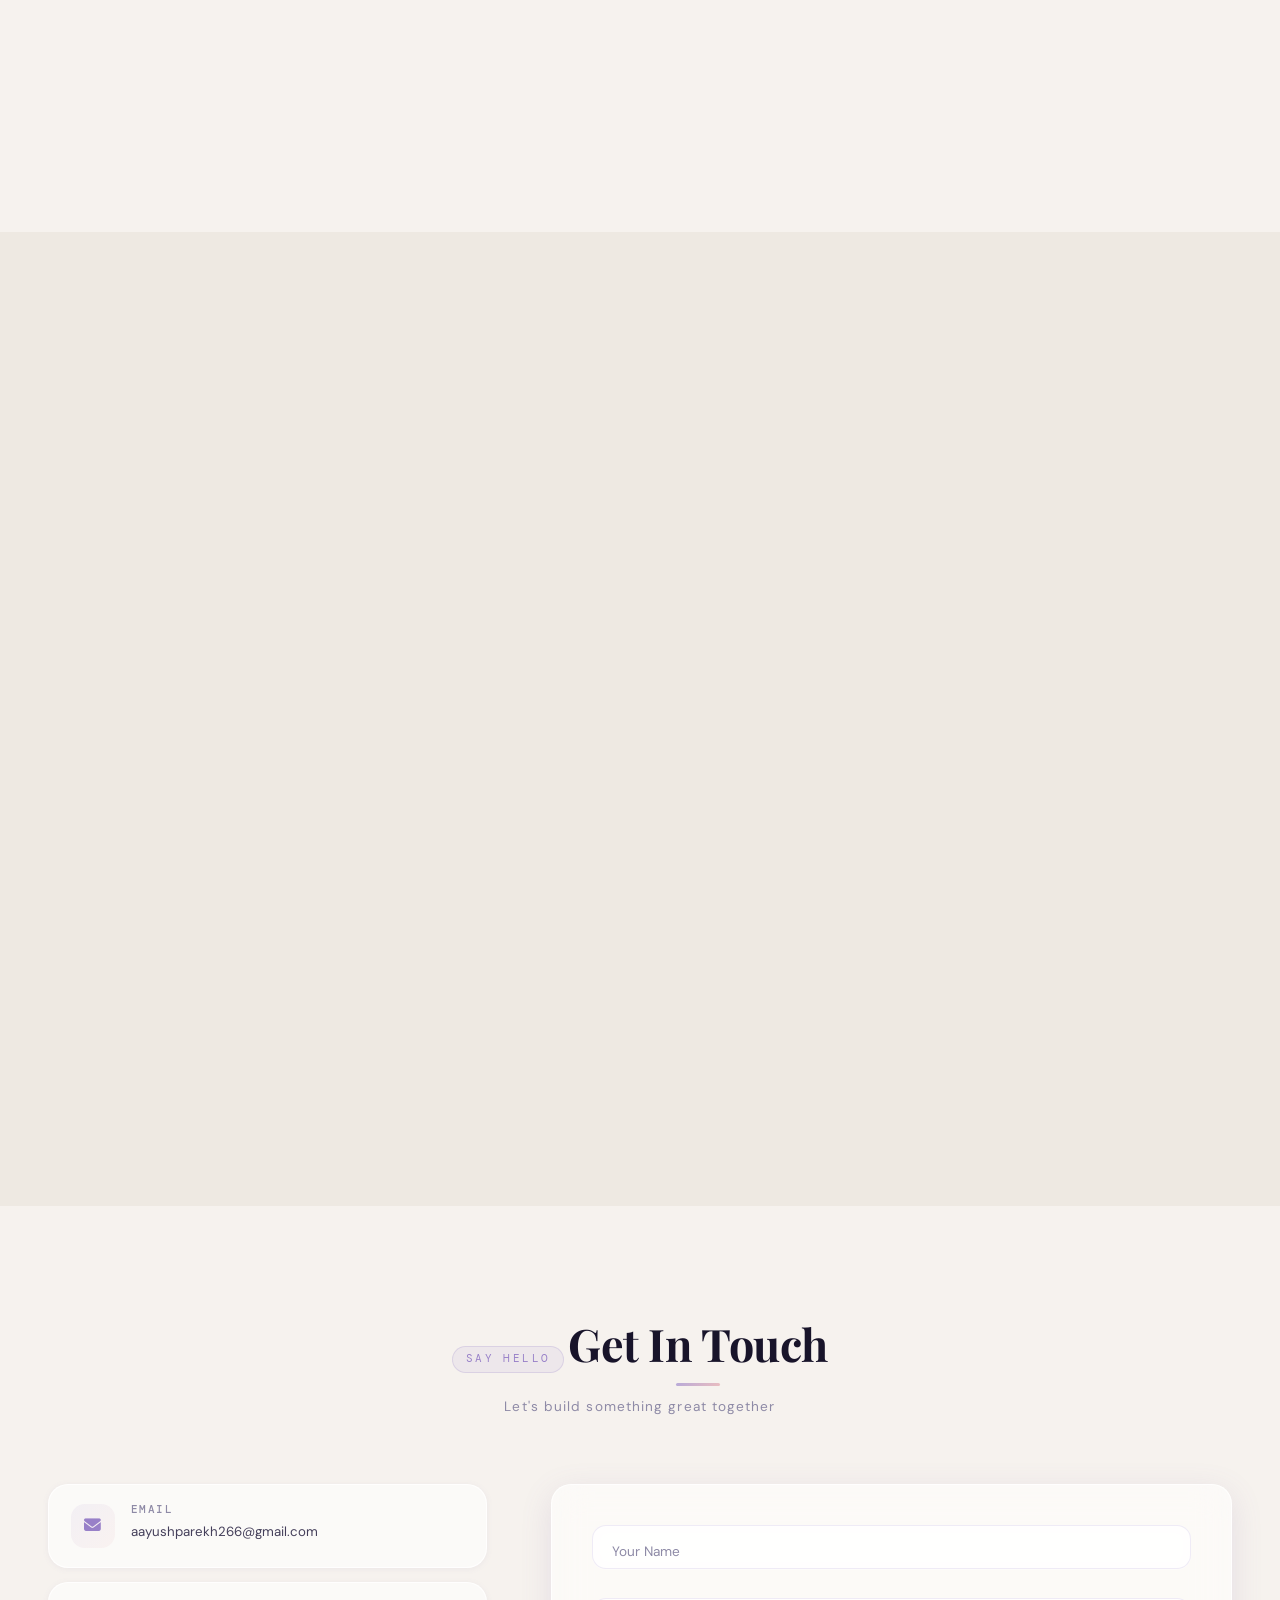
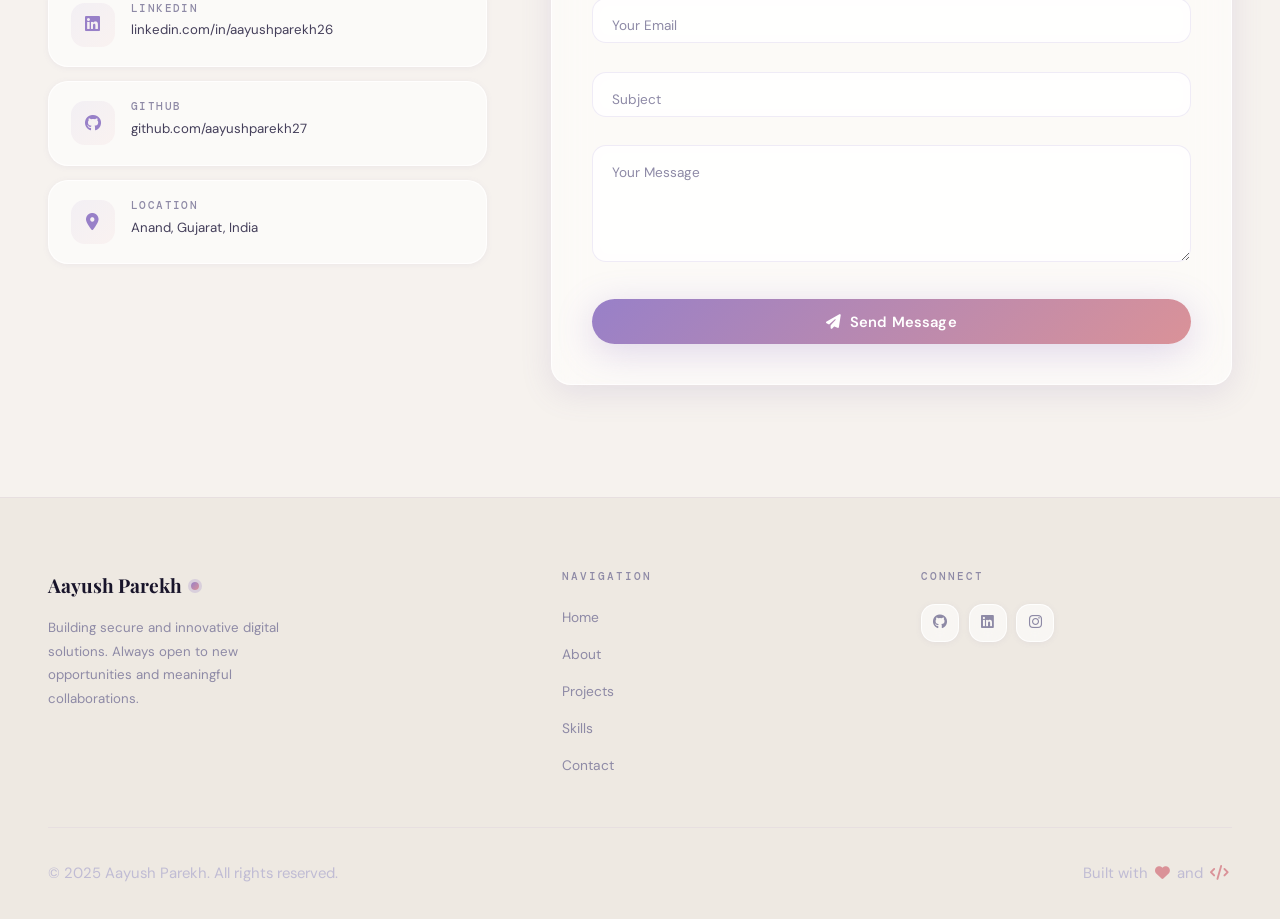
==== commit 689b72f5: "Change ALl Files" ====
--- a/index.html
+++ b/index.html
@@ -6,6 +6,7 @@
 <html lang="en">
 <head>
   <meta charset="UTF-8">
+  <meta name="google-site-verification" content="googlebb2f2bac71c63b54.html" />
   <meta name="viewport" content="width=device-width, initial-scale=1.0">
   <meta name="description" content="Aayush Parekh — Full Stack Developer & Ethical Hacker. IT student at GCET, CVM University.">
   <title>Aayush Parekh | Full Stack Developer & Ethical Hacker</title>
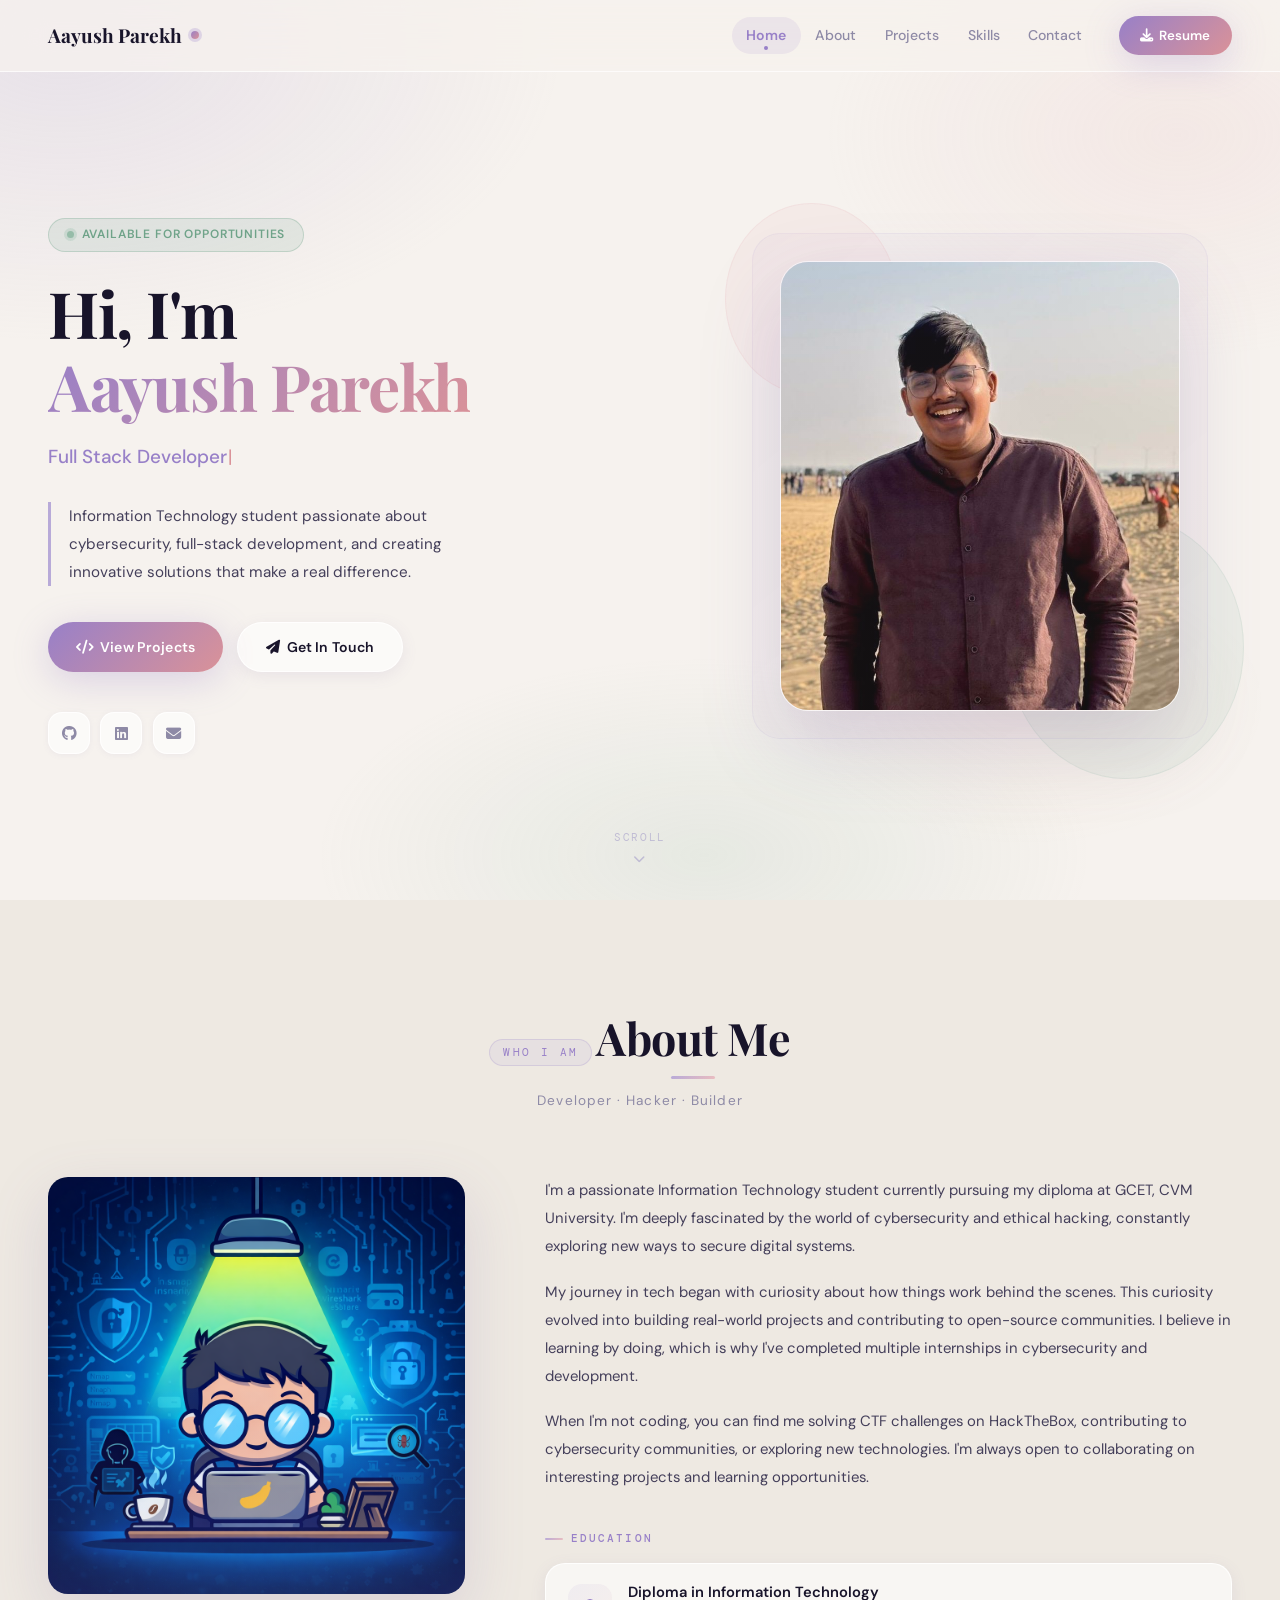
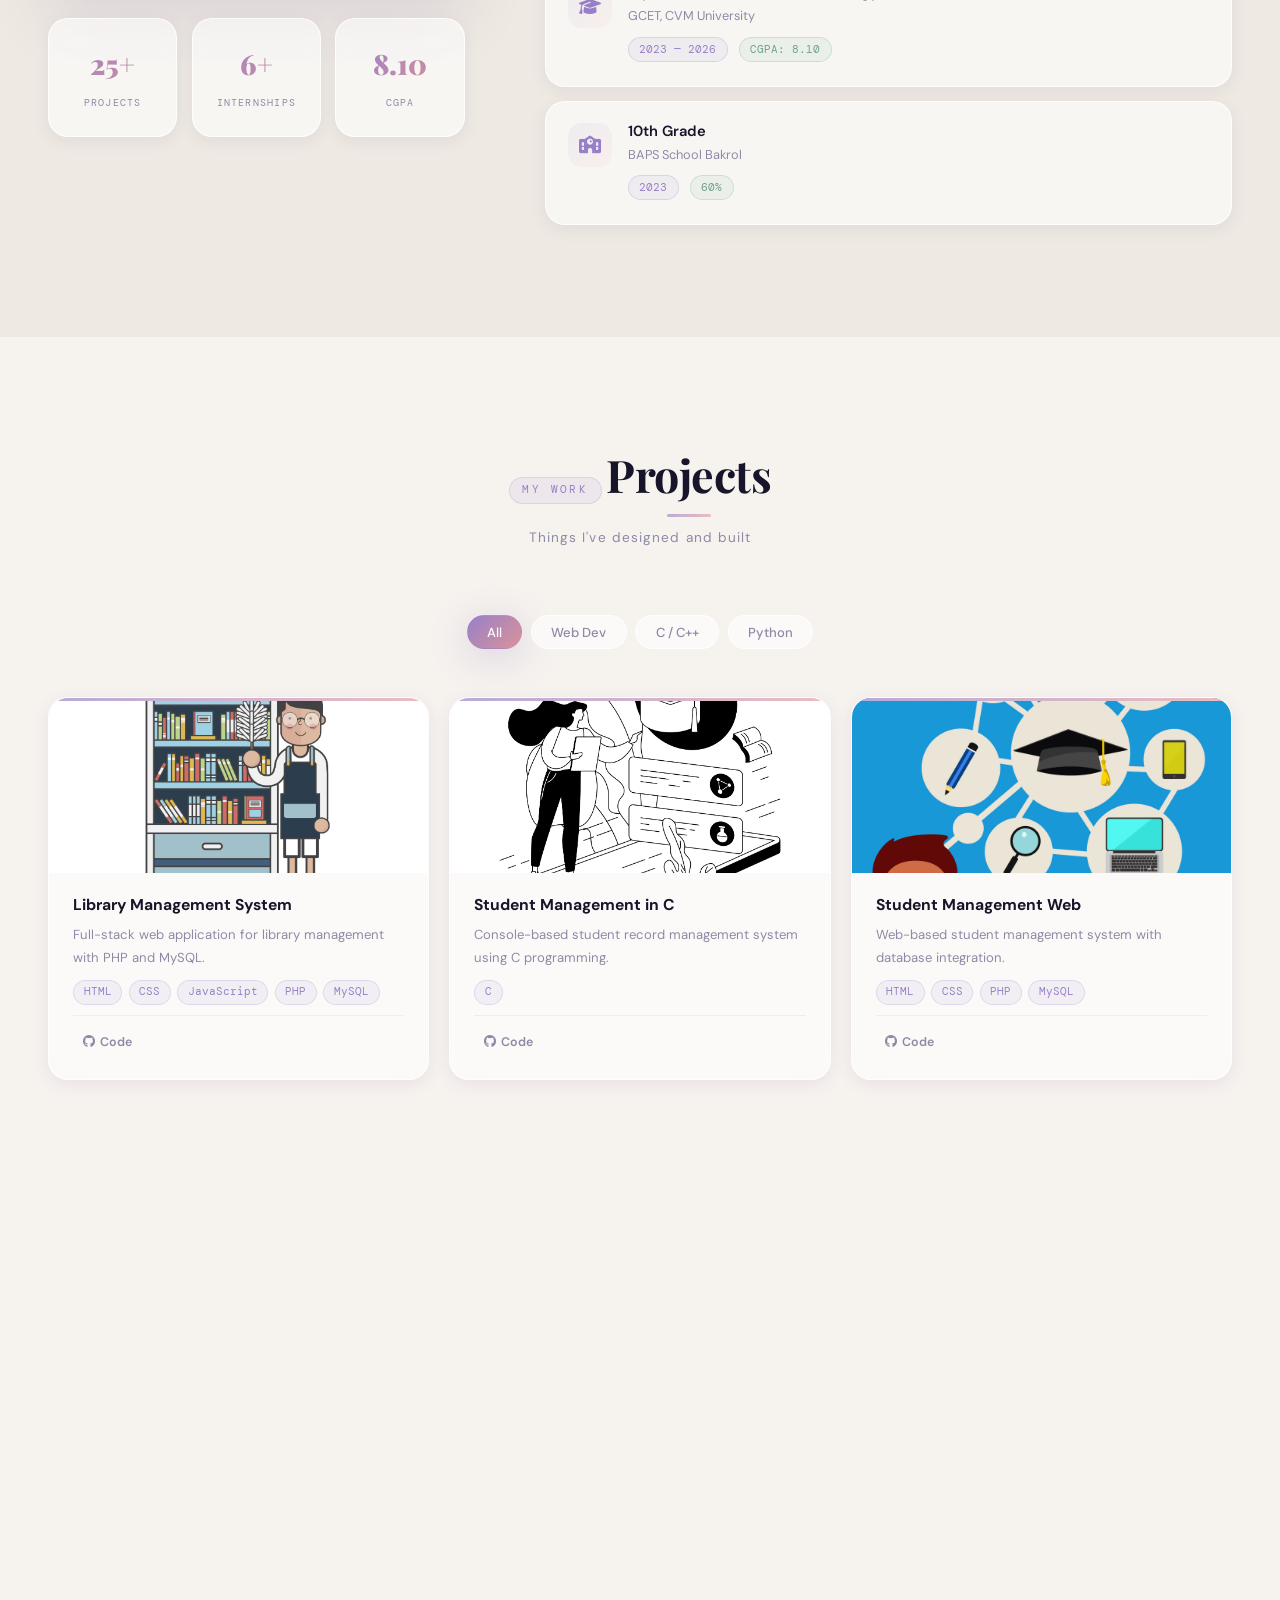
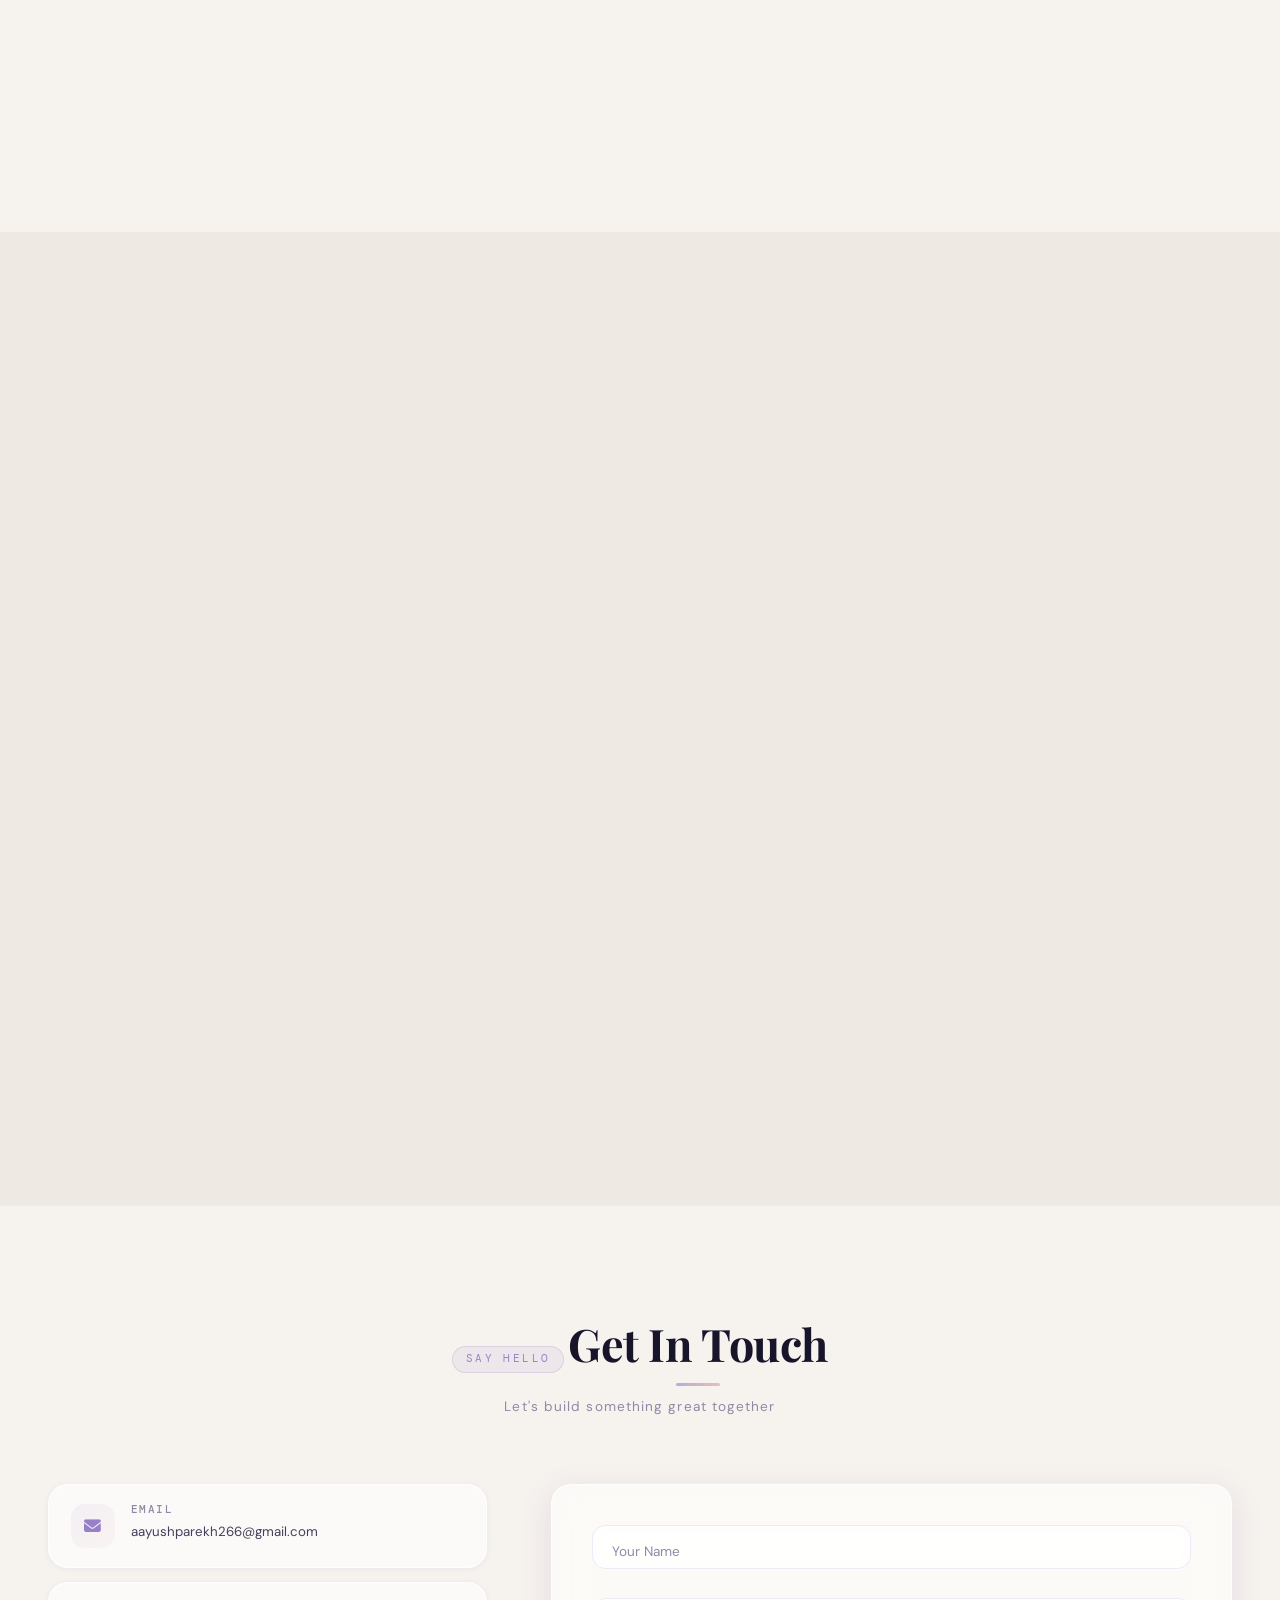
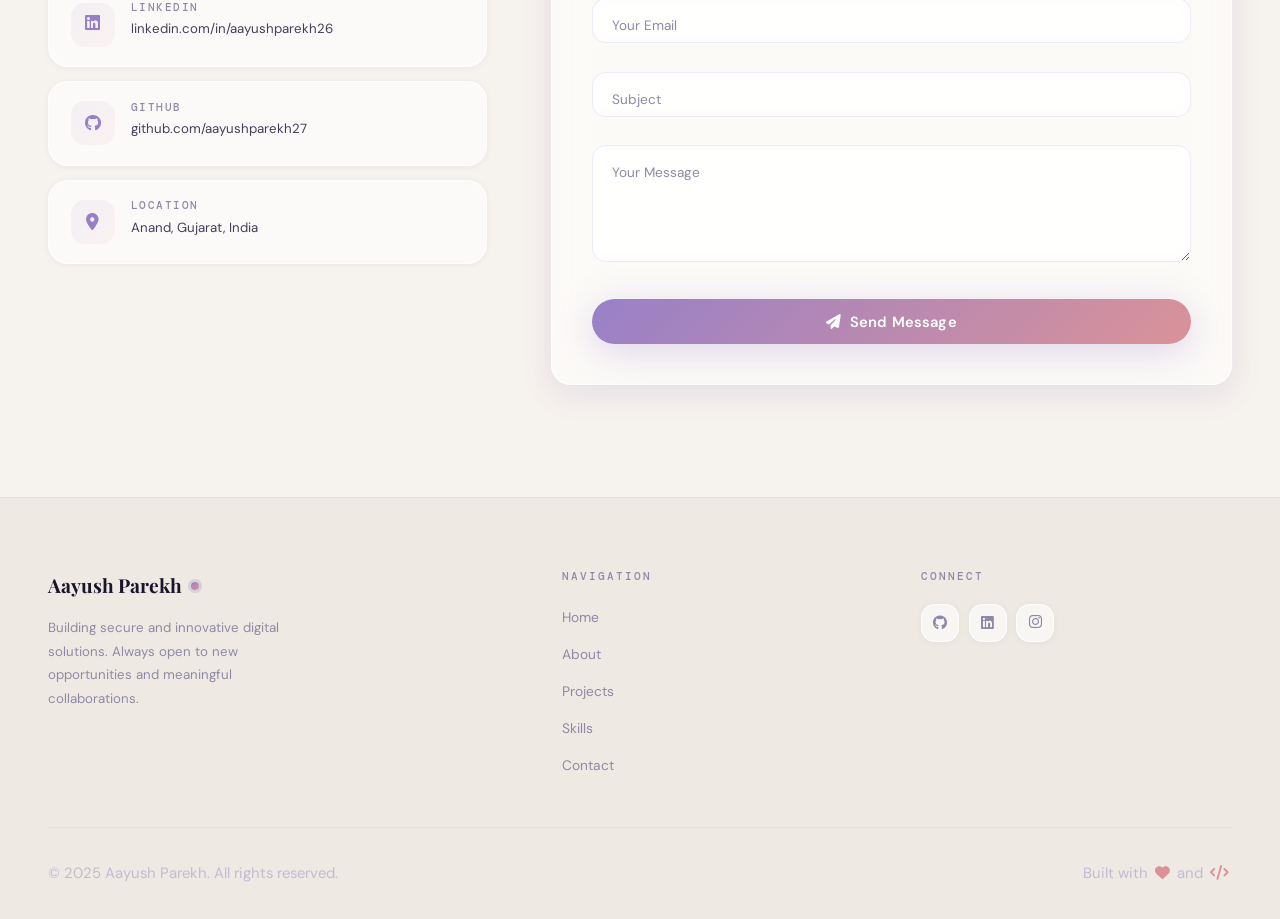
==== commit 44ffe6fe: "Change ALl Files" ====
--- a/index.html
+++ b/index.html
@@ -4,18 +4,62 @@
 -->
 <!DOCTYPE html>
 <html lang="en">
+<html lang="en">
 <head>
   <meta charset="UTF-8">
+
+  <!-- Google Verification -->
   <meta name="google-site-verification" content="googlebb2f2bac71c63b54.html" />
+
+  <!-- SEO -->
+  <title>Aayush Parekh | Full Stack Developer & Ethical Hacker</title>
+  <meta name="description" content="Aayush Parekh — Full Stack Developer & Ethical Hacker. IT student at GCET, CVM University." />
+  <meta name="keywords" content="Aayush Parekh, Full Stack Developer, Ethical Hacker, Portfolio, Cybersecurity" />
+  <meta name="author" content="Aayush Parekh" />
+
+  <!-- Open Graph (Fix Vercel Name Issue) -->
+  <meta property="og:title" content="Aayush Parekh Portfolio" />
+  <meta property="og:description" content="Full Stack Developer & Ethical Hacker portfolio of Aayush Parekh" />
+  <meta property="og:type" content="website" />
+  <meta property="og:url" content="https://aayushparekhportfolio.vercel.app/" />
+  <meta property="og:site_name" content="Aayush Parekh Portfolio" />
+
+  <!-- Twitter Card (extra boost 🔥) -->
+  <meta name="twitter:card" content="summary_large_image">
+  <meta name="twitter:title" content="Aayush Parekh Portfolio">
+  <meta name="twitter:description" content="Full Stack Developer & Ethical Hacker portfolio of Aayush Parekh">
+
+  <!-- Responsive -->
   <meta name="viewport" content="width=device-width, initial-scale=1.0">
-  <meta name="description" content="Aayush Parekh — Full Stack Developer & Ethical Hacker. IT student at GCET, CVM University.">
-  <title>Aayush Parekh | Full Stack Developer & Ethical Hacker</title>
-  <link rel="stylesheet" href="style.css">
+
+  <!-- Favicon -->
+  <link rel="icon" type="image/x-icon" href="favicon.ico">
+
+  <!-- Fonts -->
   <link rel="preconnect" href="https://fonts.googleapis.com">
   <link rel="preconnect" href="https://fonts.gstatic.com" crossorigin>
   <link href="https://fonts.googleapis.com/css2?family=Playfair+Display:ital,wght@0,700;0,900;1,700&family=DM+Sans:ital,opsz,wght@0,9..40,300;0,9..40,400;0,9..40,500;0,9..40,600;1,9..40,400&family=DM+Mono:wght@400;500&display=swap" rel="stylesheet">
+
+  <!-- Icons -->
   <link rel="stylesheet" href="https://cdnjs.cloudflare.com/ajax/libs/font-awesome/6.4.0/css/all.min.css">
-  <link rel="icon" type="image/x-icon" href="favicon.ico">
+
+  <!-- Styles -->
+  <link rel="stylesheet" href="style.css">
+
+  <!-- Structured Data (Google Boost 🚀) -->
+  <script type="application/ld+json">
+  {
+    "@context": "https://schema.org",
+    "@type": "Person",
+    "name": "Aayush Parekh",
+    "url": "https://aayushparekhportfolio.vercel.app/",
+    "sameAs": [
+      "https://github.com/aayushparekh27",
+      "https://linkedin.com/in/aayushparekh26"
+    ]
+  }
+  </script>
+
 </head>
 <body>
 
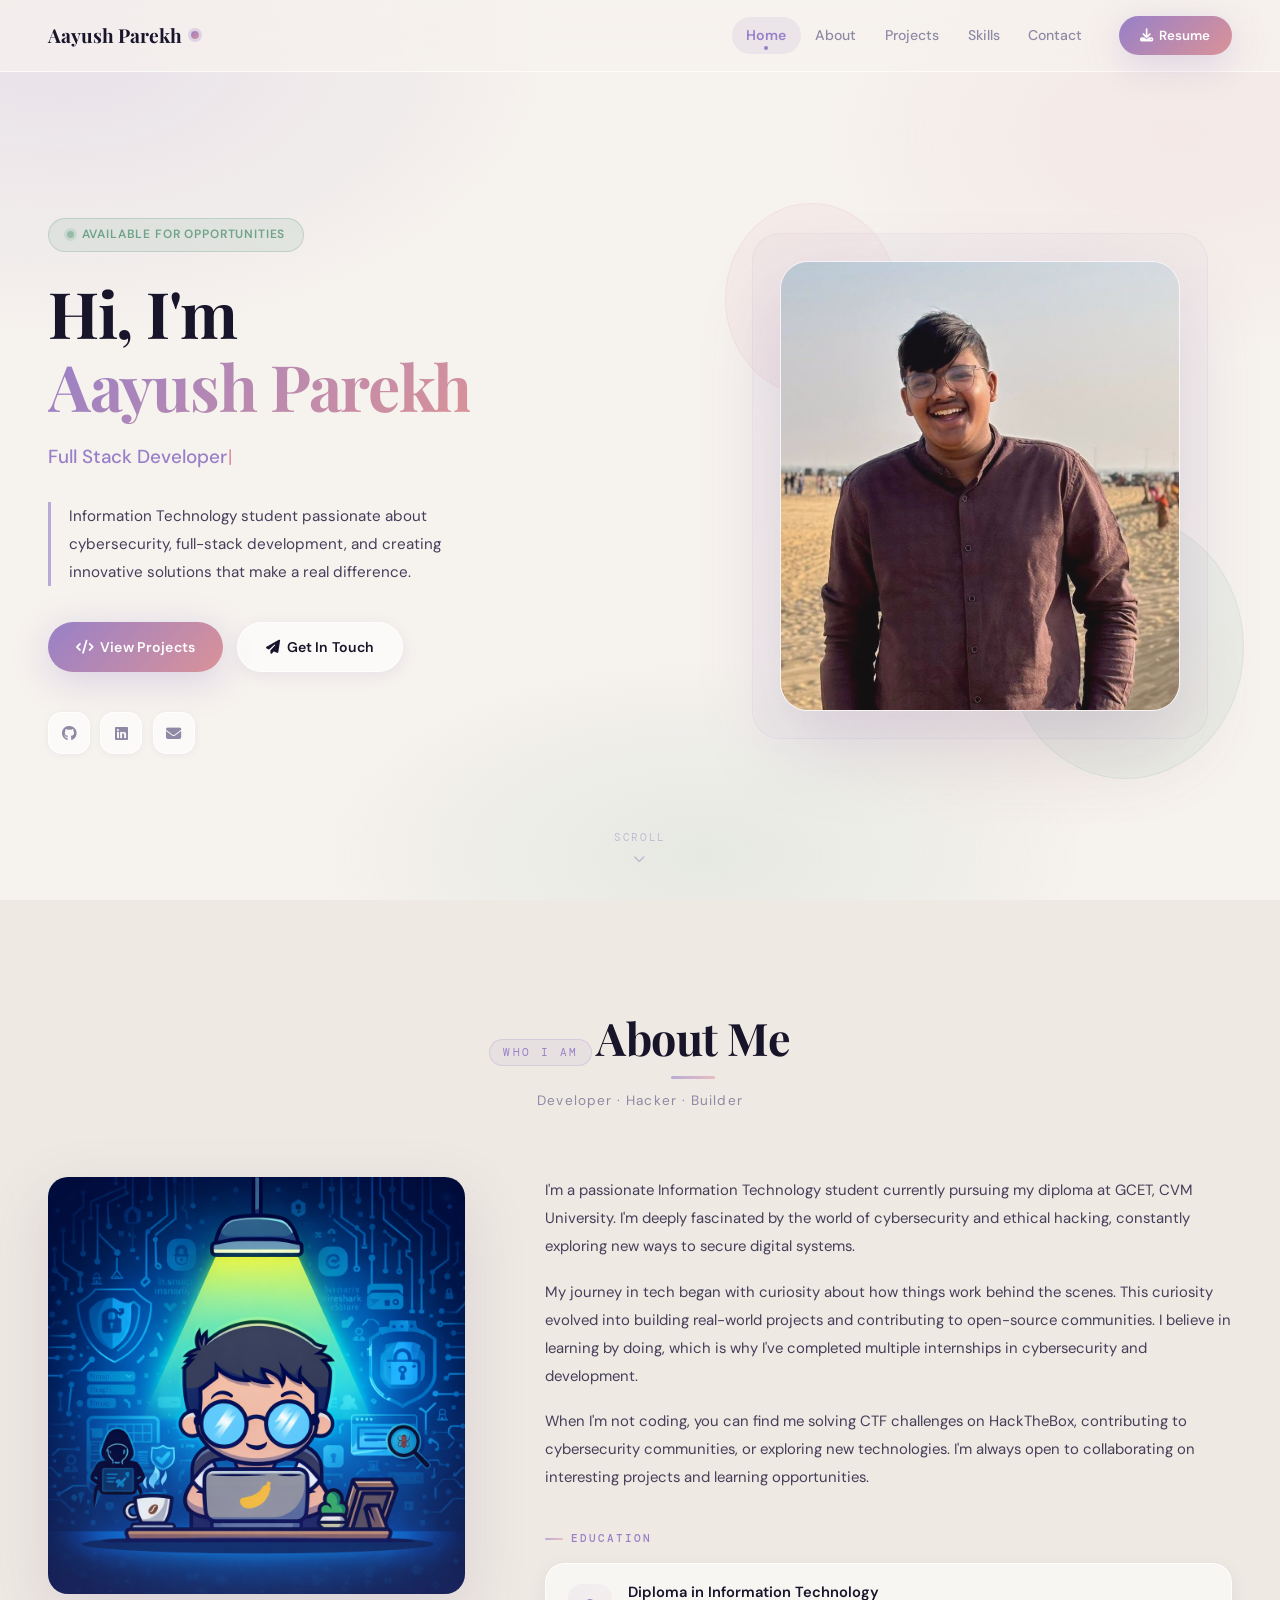
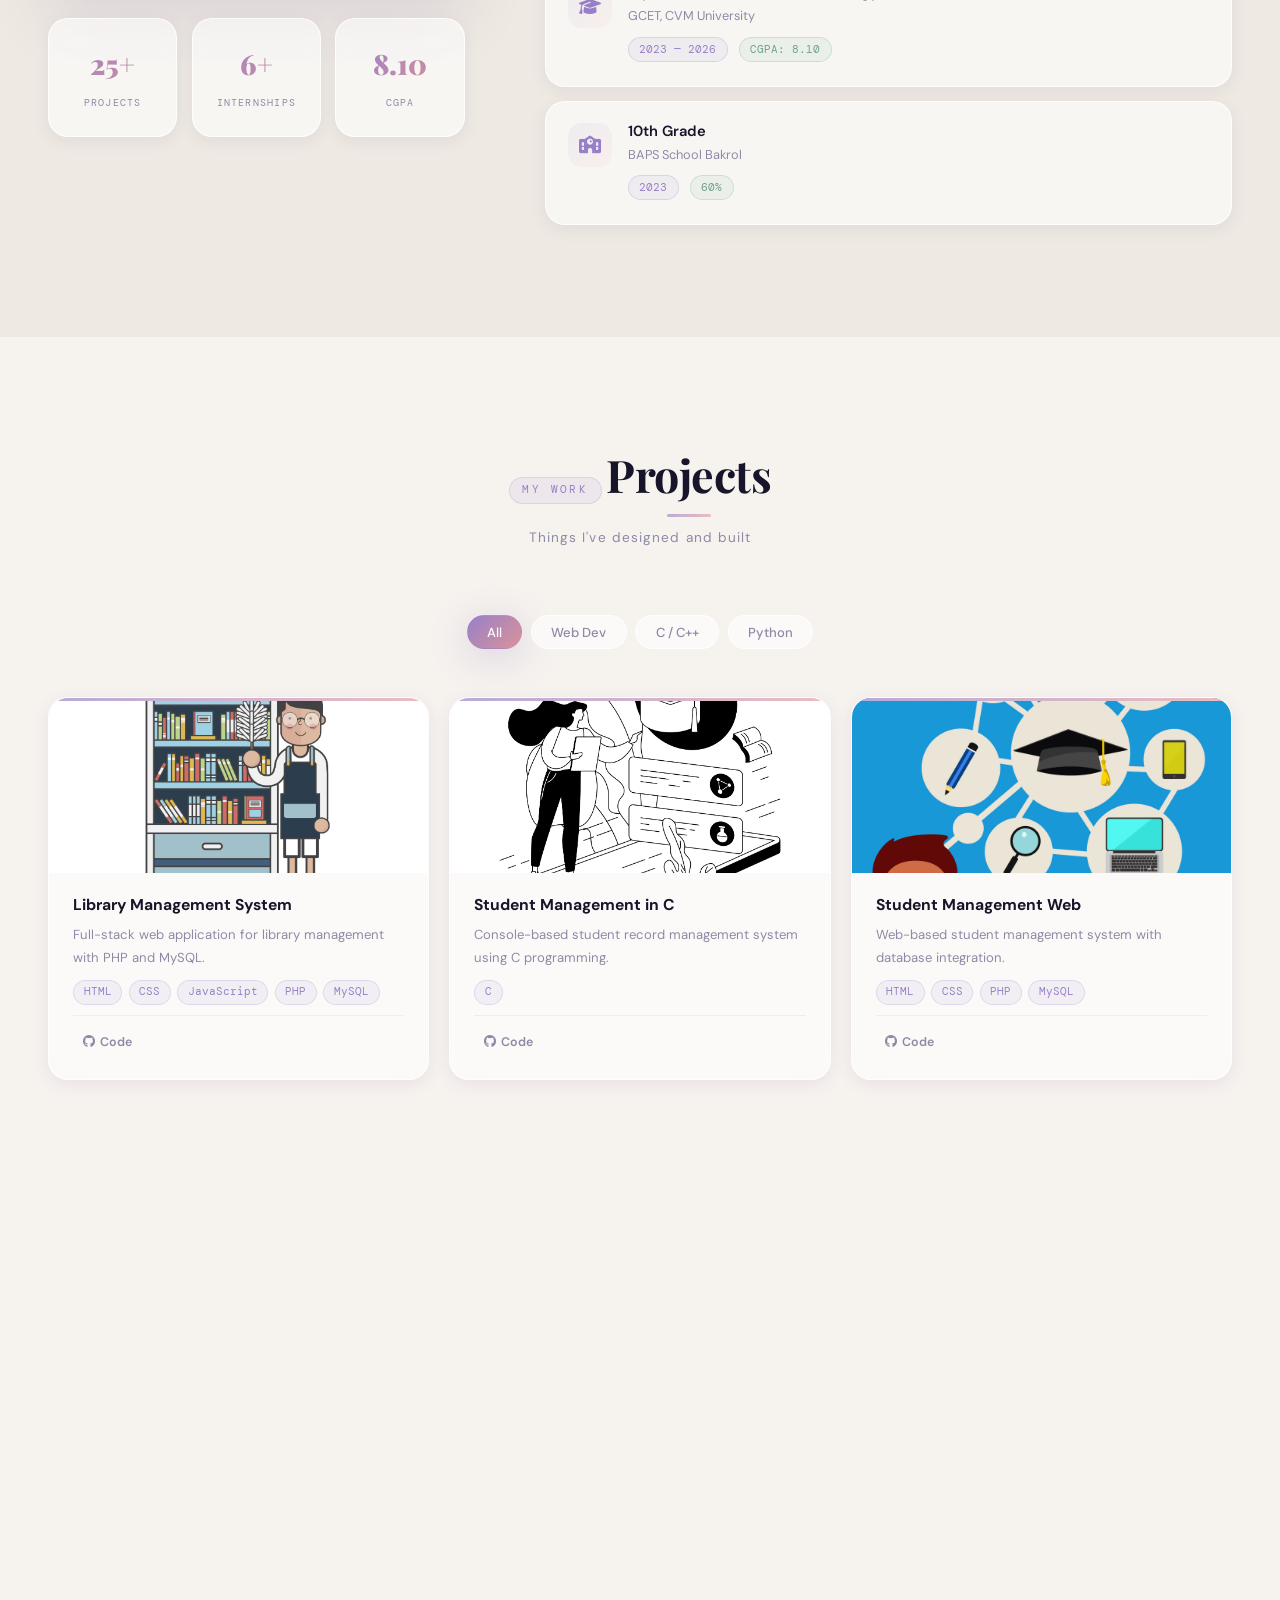
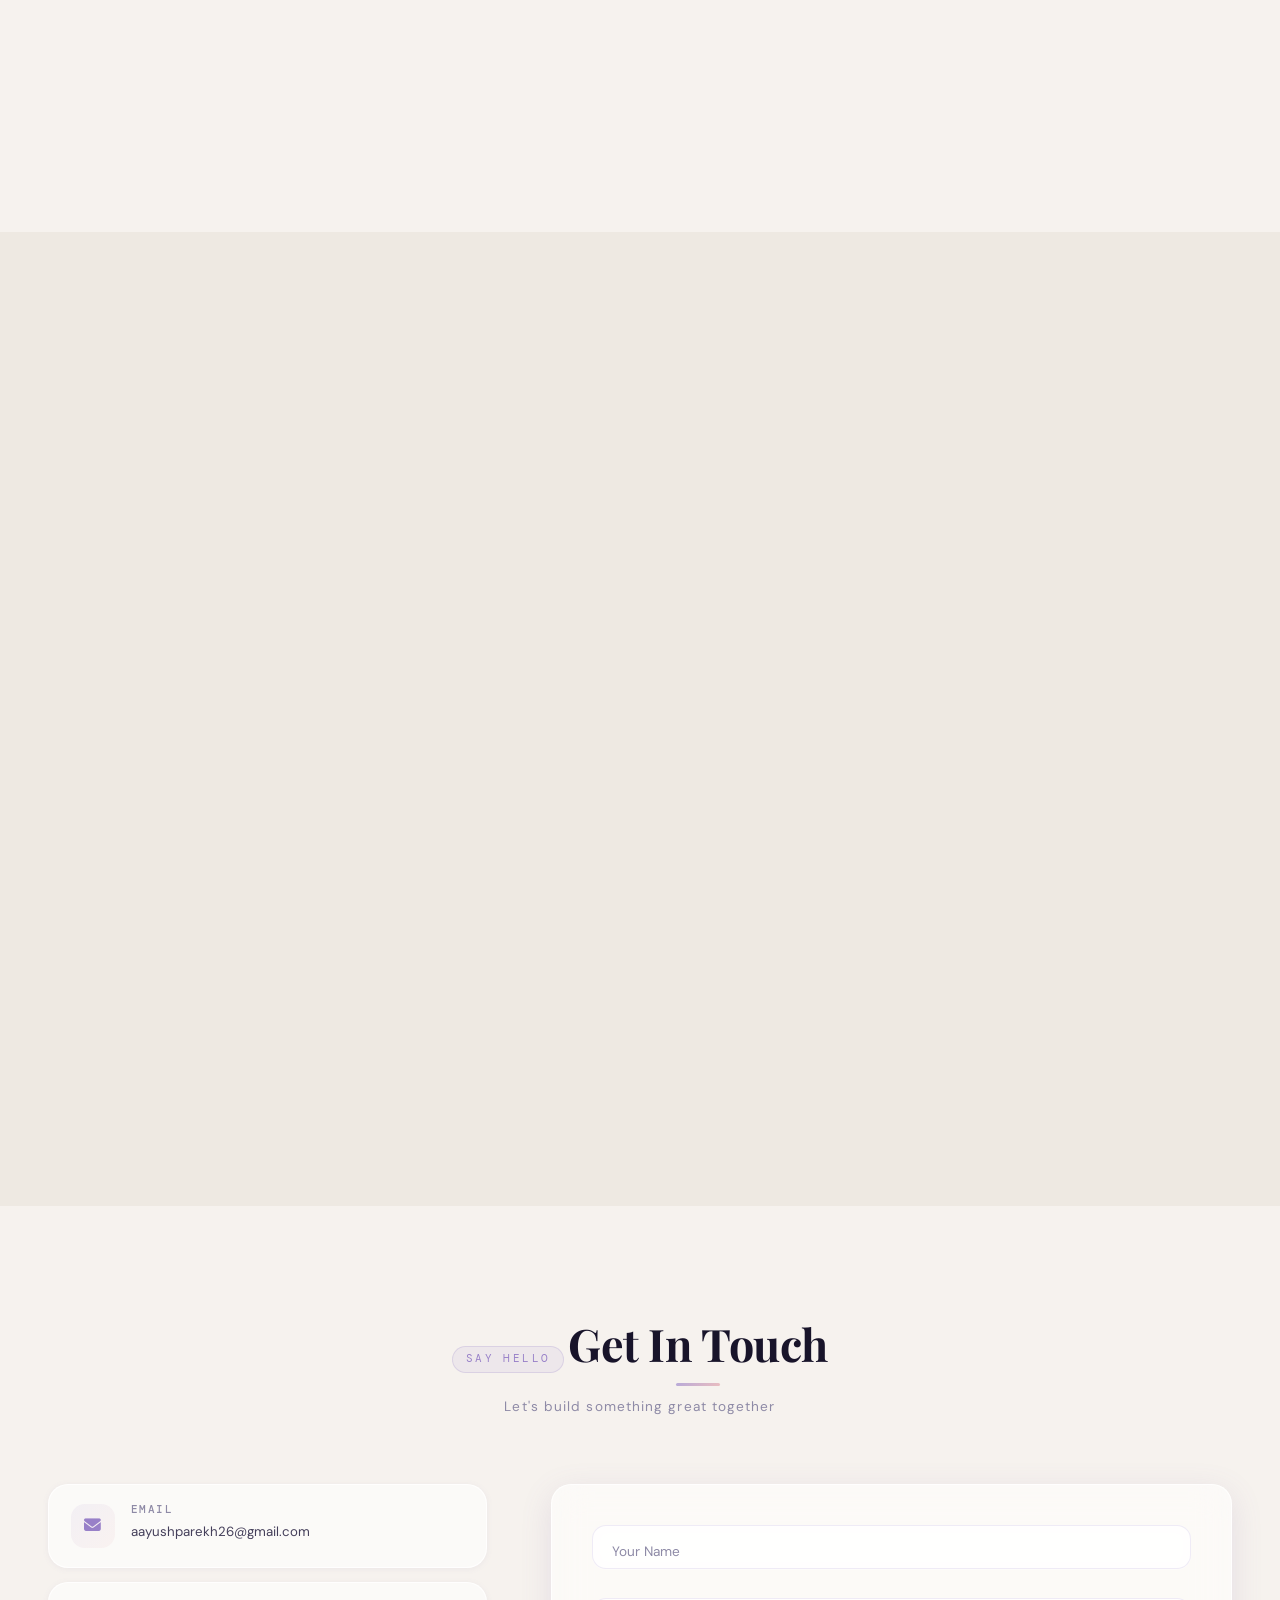
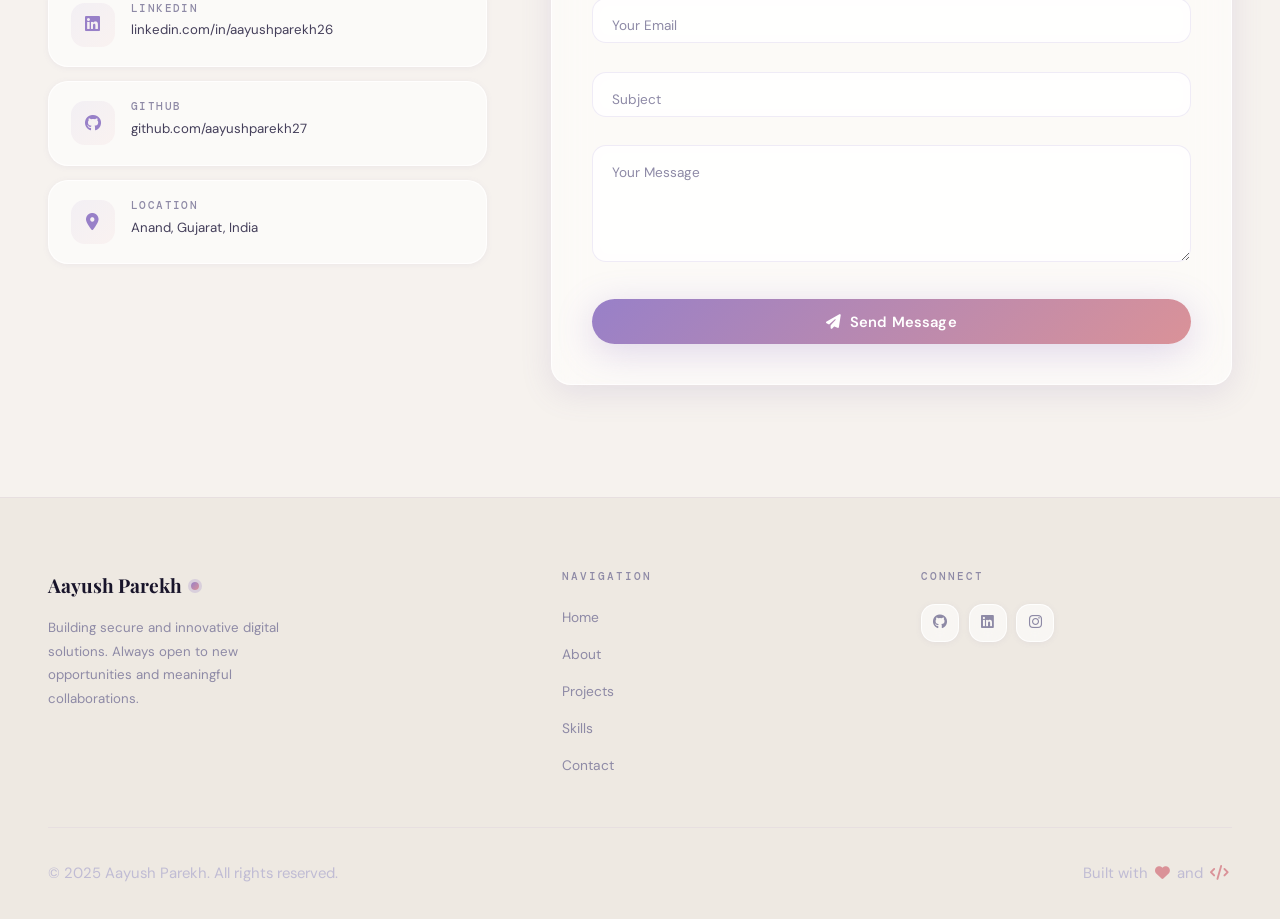
==== commit a45b126e: "Change ALl Files" ====
--- a/index.html
+++ b/index.html
@@ -293,7 +293,7 @@
         <div class="contact-info animate-on-scroll">
           <a href="mailto:aayushparekh266@gmail.com" class="info-card">
             <div class="info-icon"><i class="fas fa-envelope"></i></div>
-            <div class="info-content"><h4>Email</h4><p>aayushparekh266@gmail.com</p></div>
+            <div class="info-content"><h4>Email</h4><p>aayushparekh26@gmail.com</p></div>
           </a>
           <a href="https://www.linkedin.com/in/aayushparekh26" target="_blank" class="info-card">
             <div class="info-icon"><i class="fab fa-linkedin"></i></div>
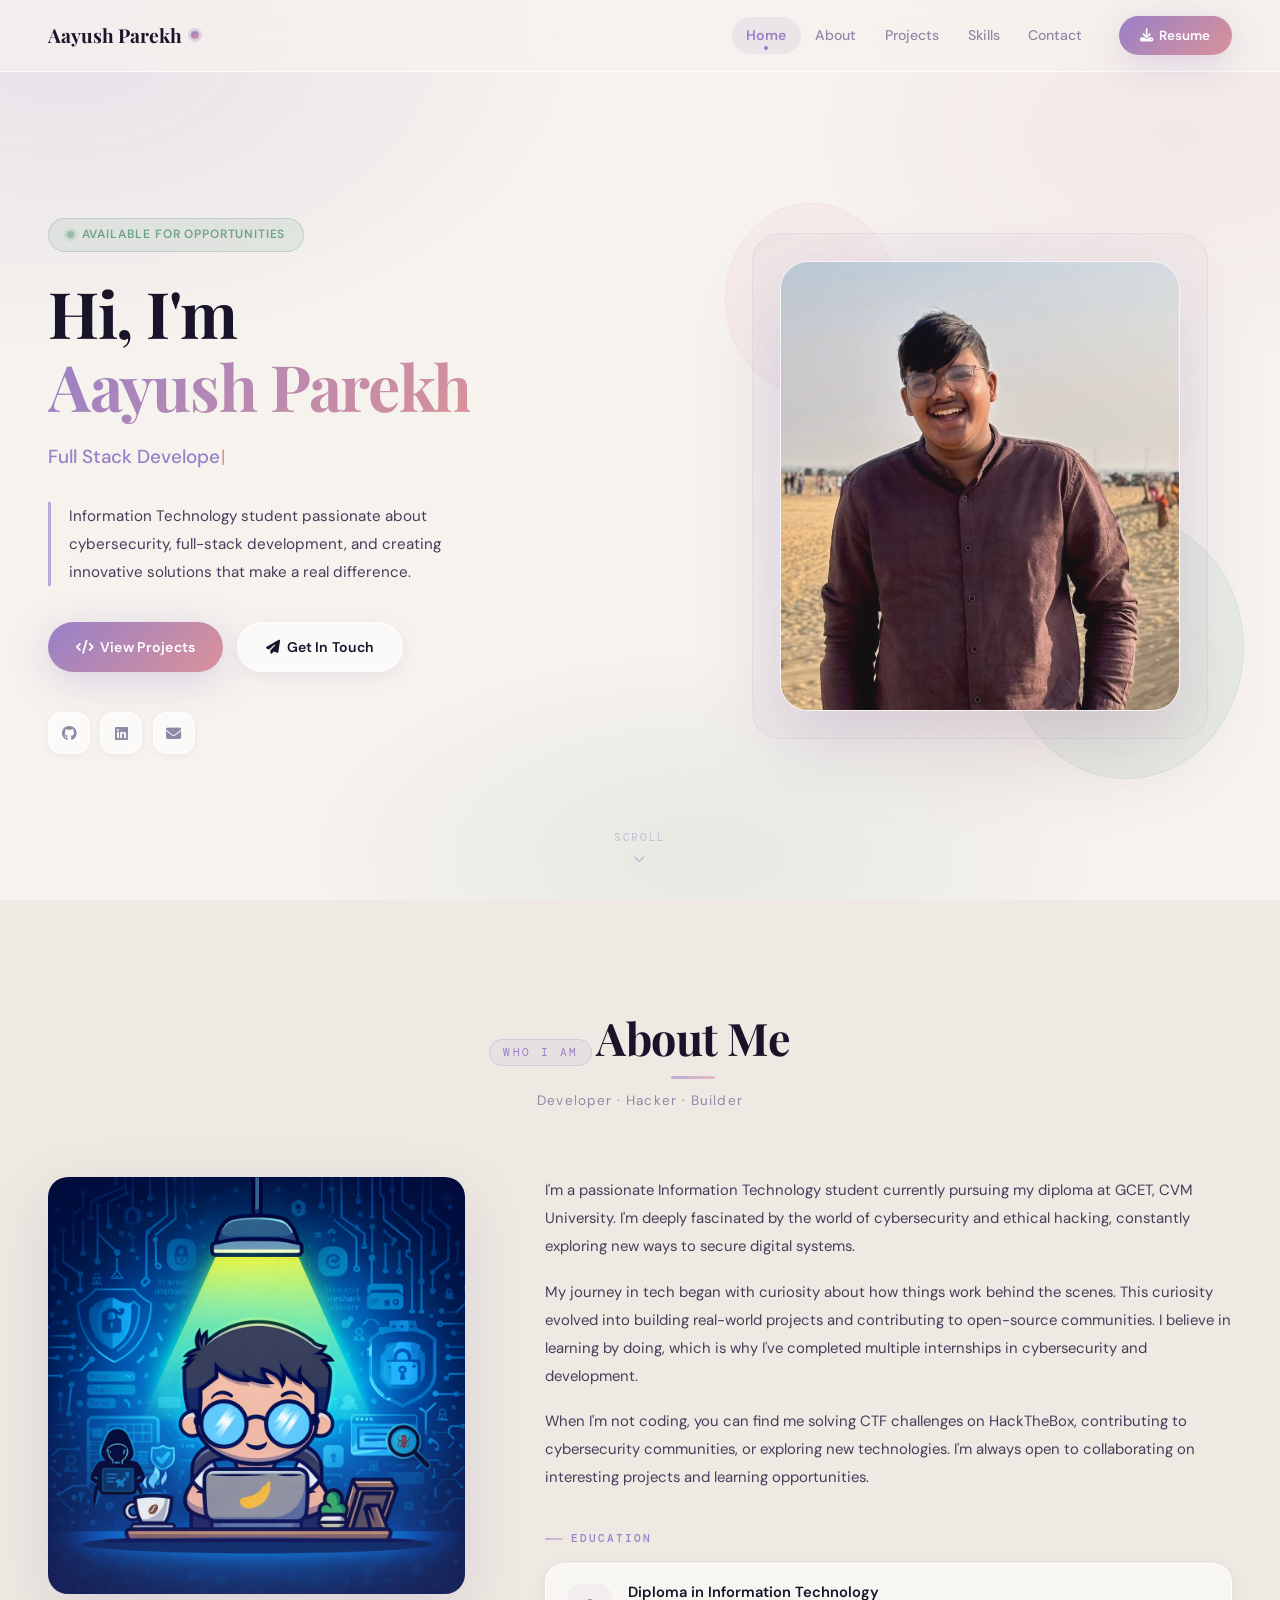
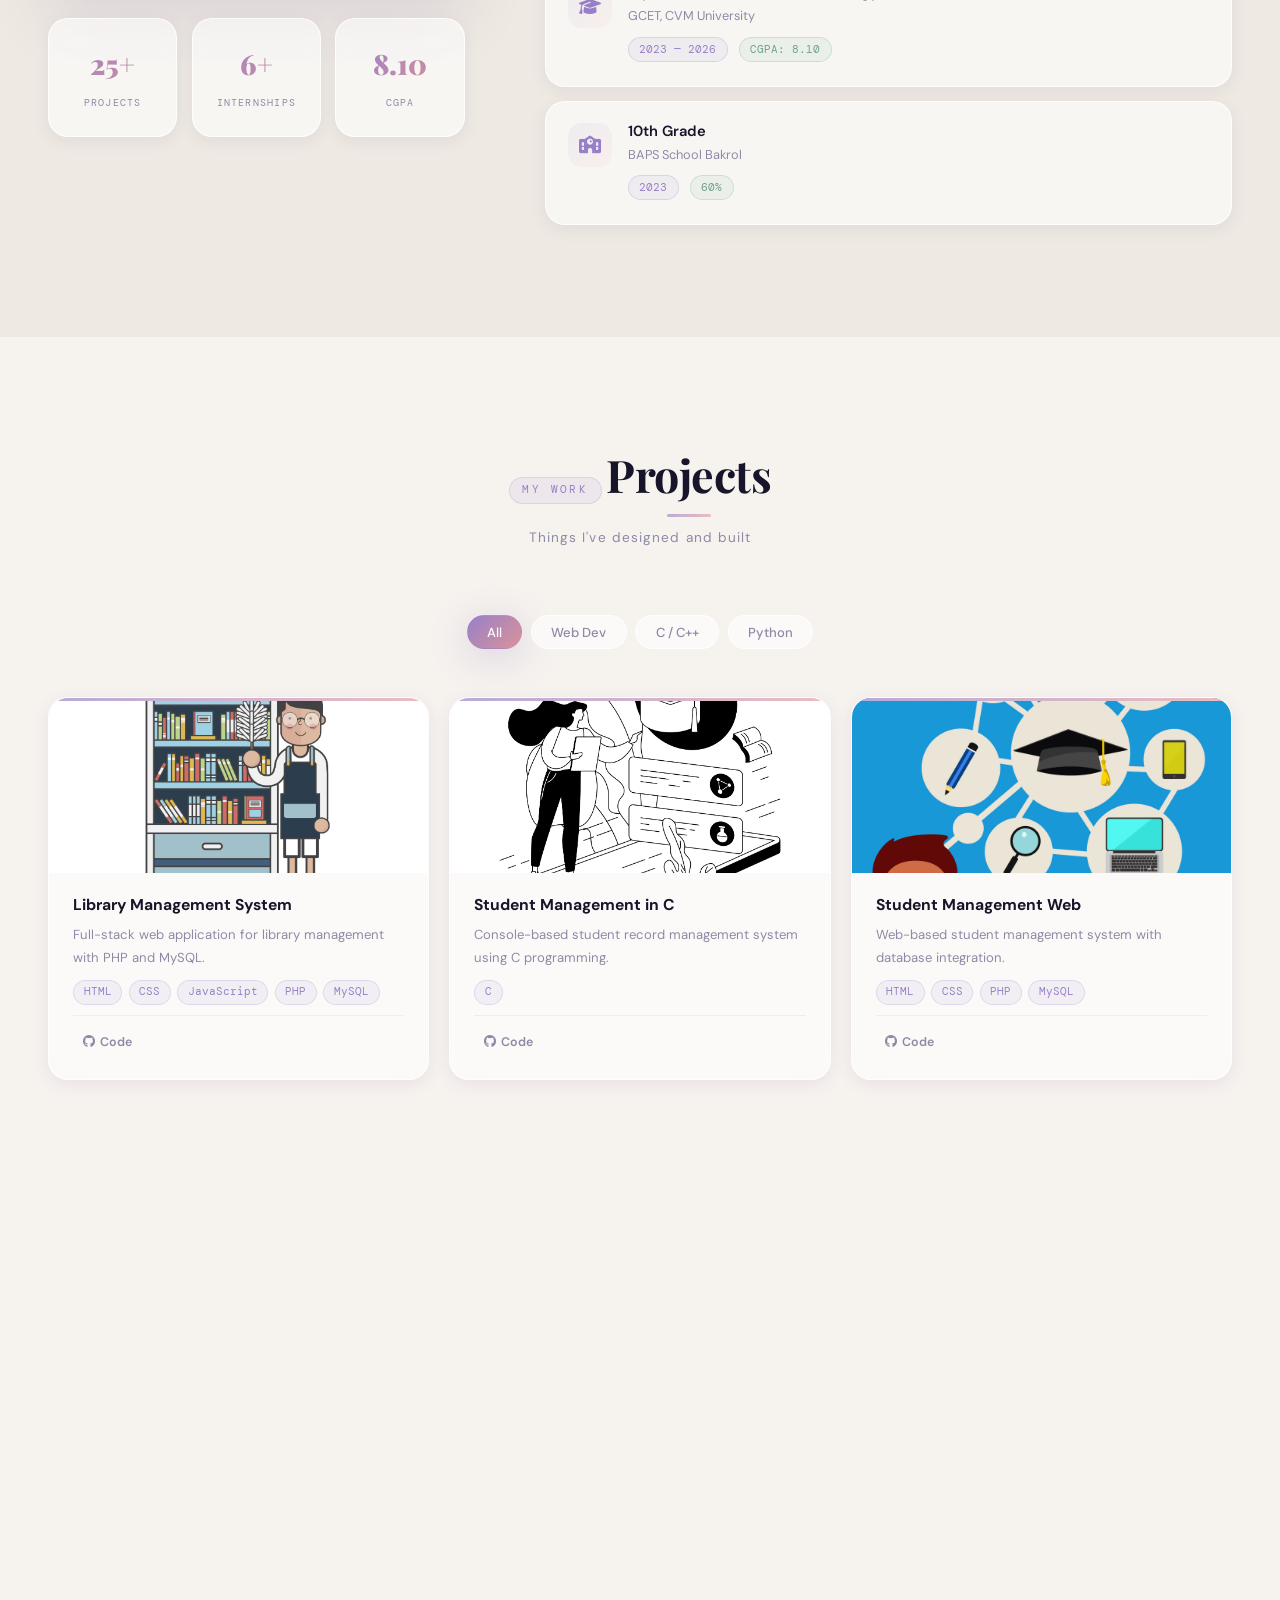
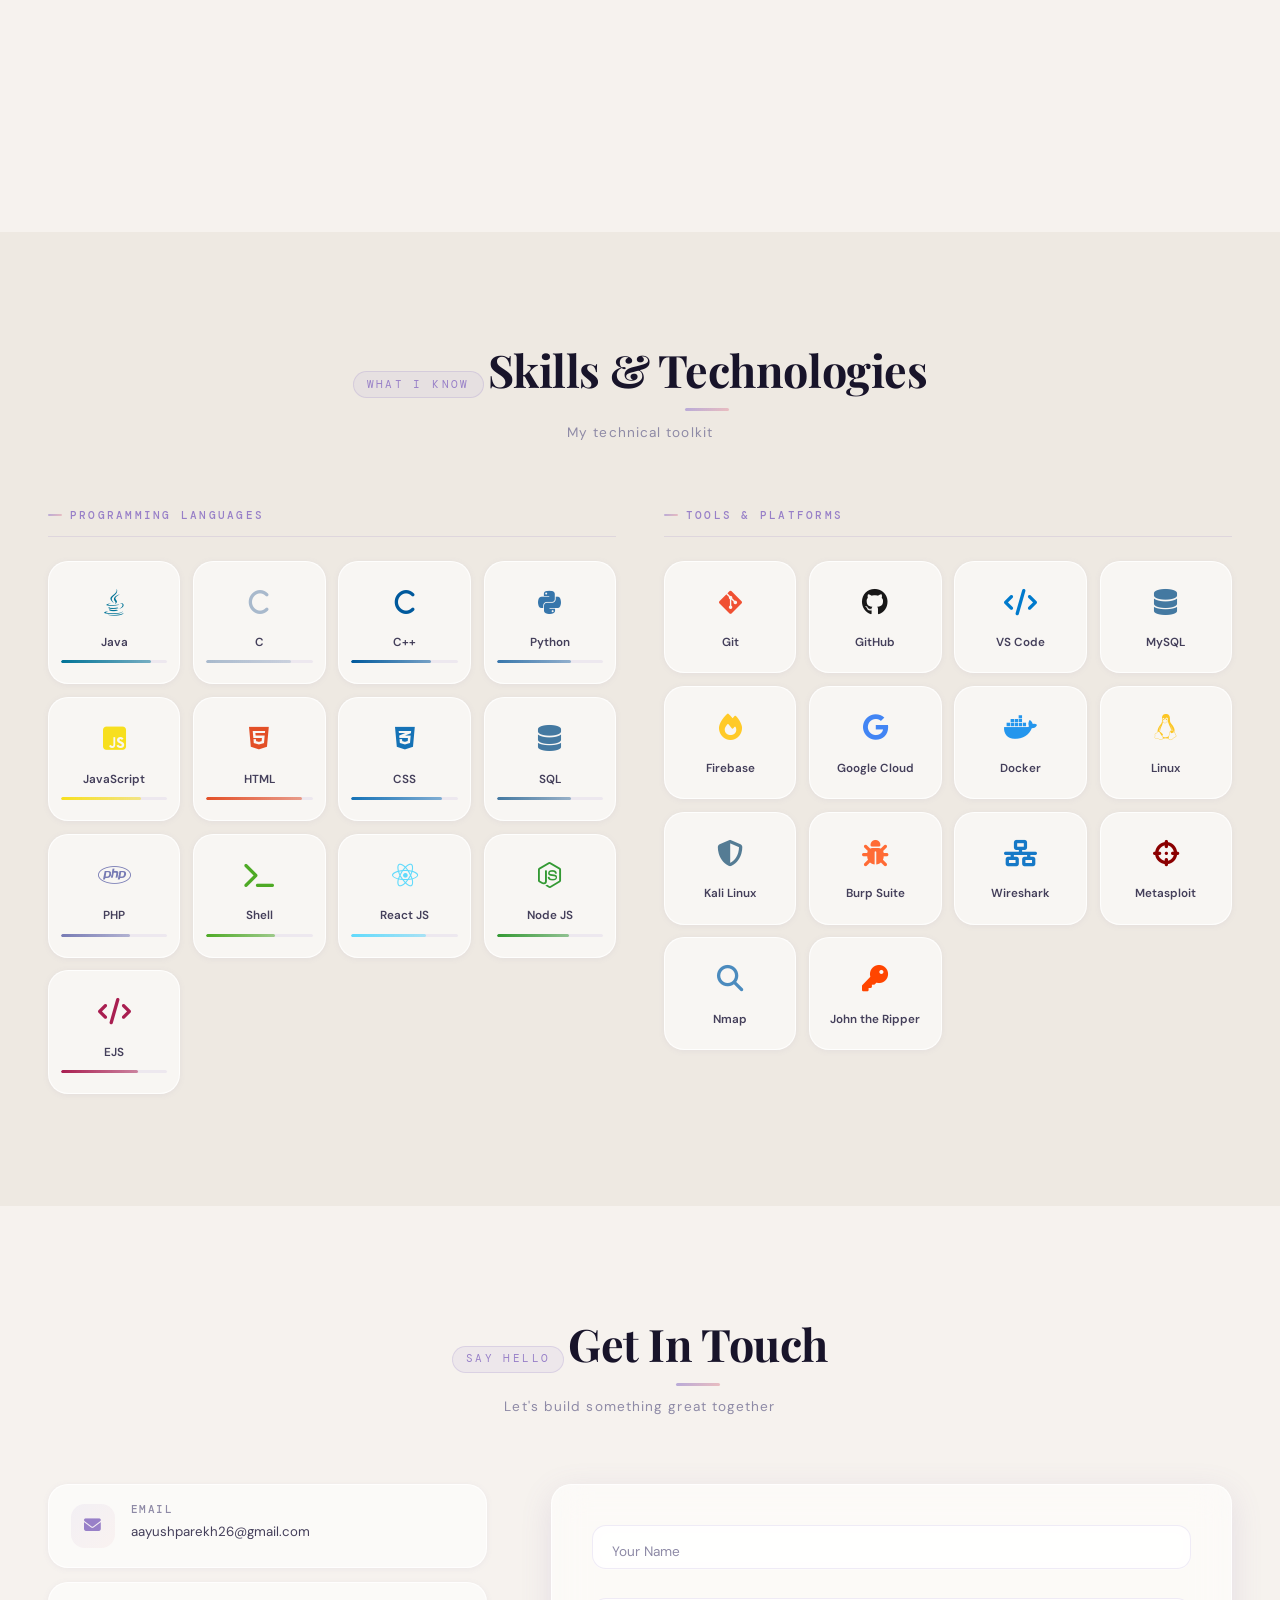
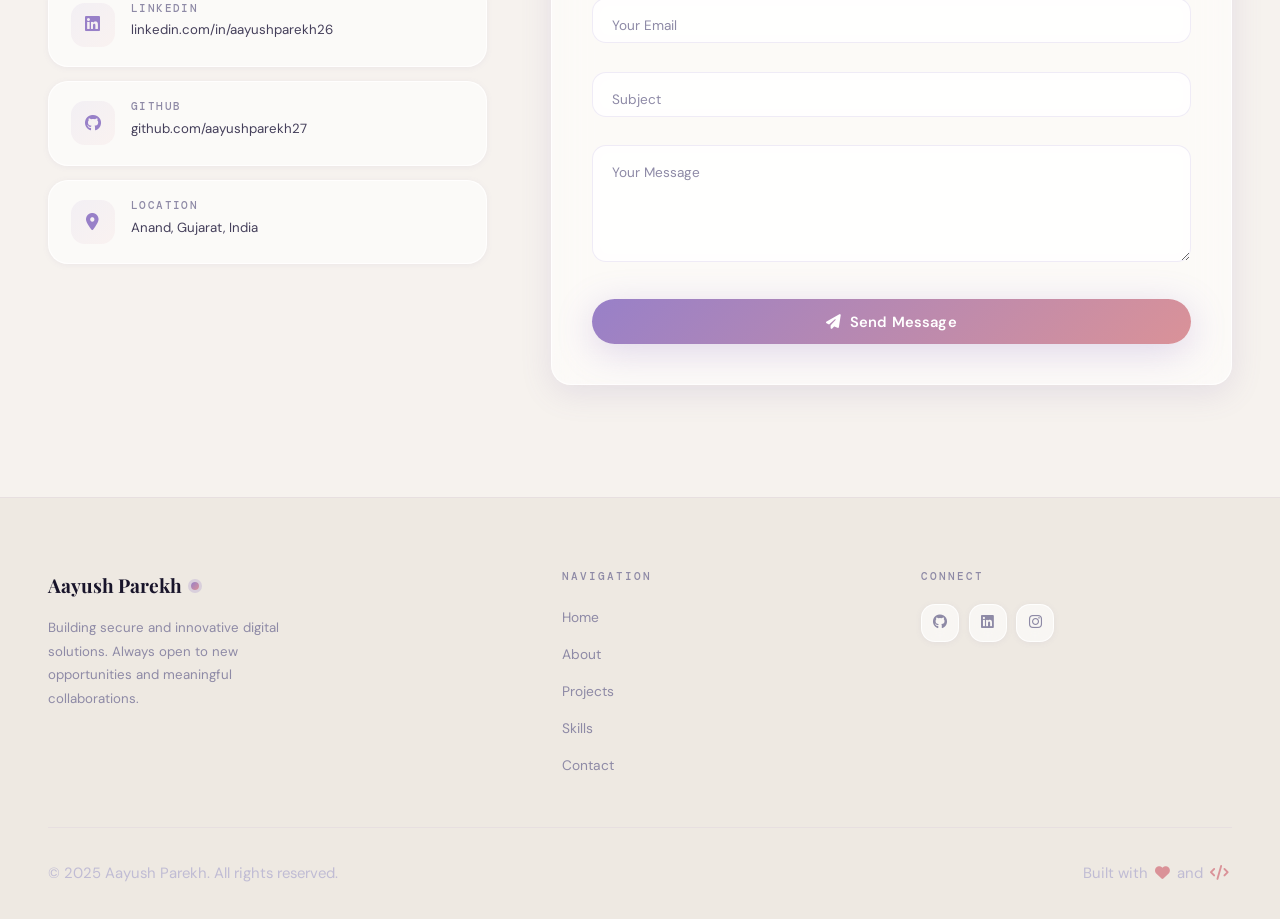
==== commit bda72801: "View Source" ====
--- a/index.html
+++ b/index.html
@@ -33,7 +33,7 @@
   <meta name="viewport" content="width=device-width, initial-scale=1.0">
 
   <!-- Favicon -->
-  <link rel="icon" type="image/x-icon" href="favicon.ico">
+   <link rel="icon" type="image/png" href="/favicon.png">
 
   <!-- Fonts -->
   <link rel="preconnect" href="https://fonts.googleapis.com">
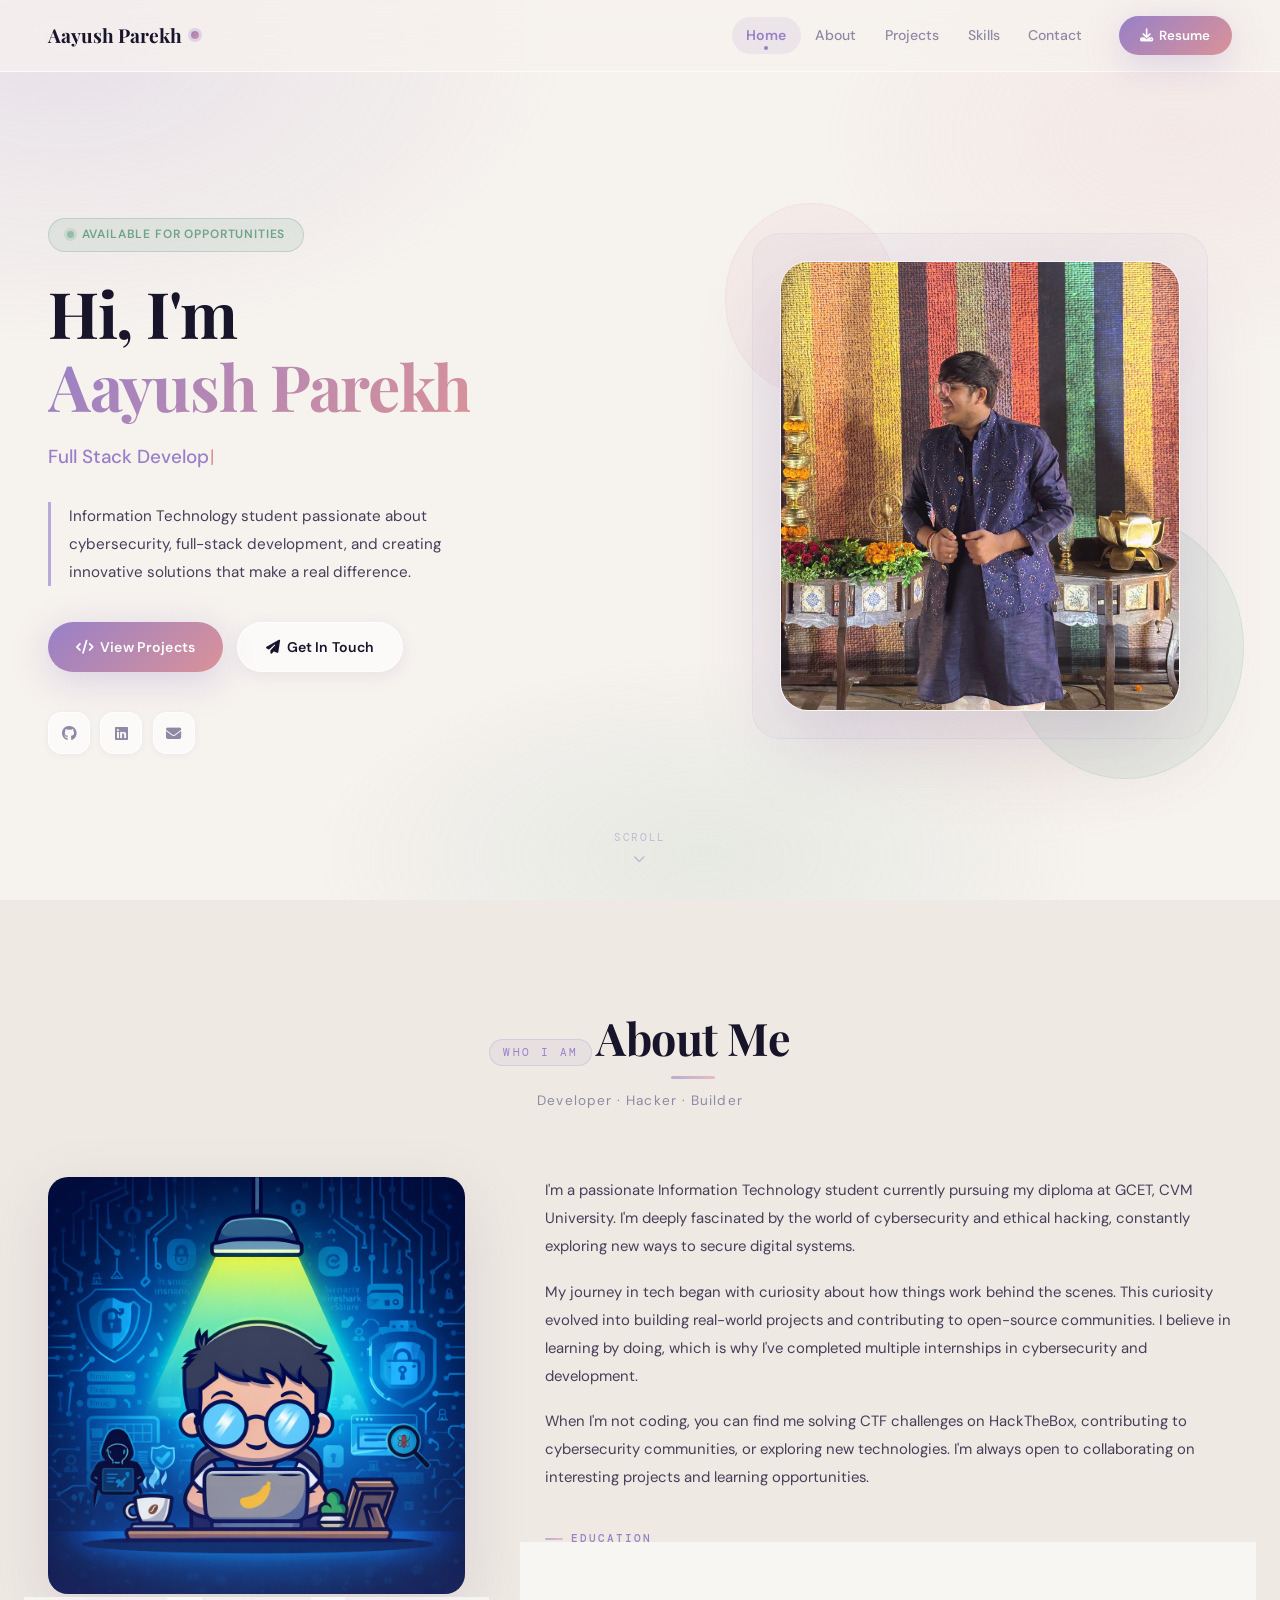
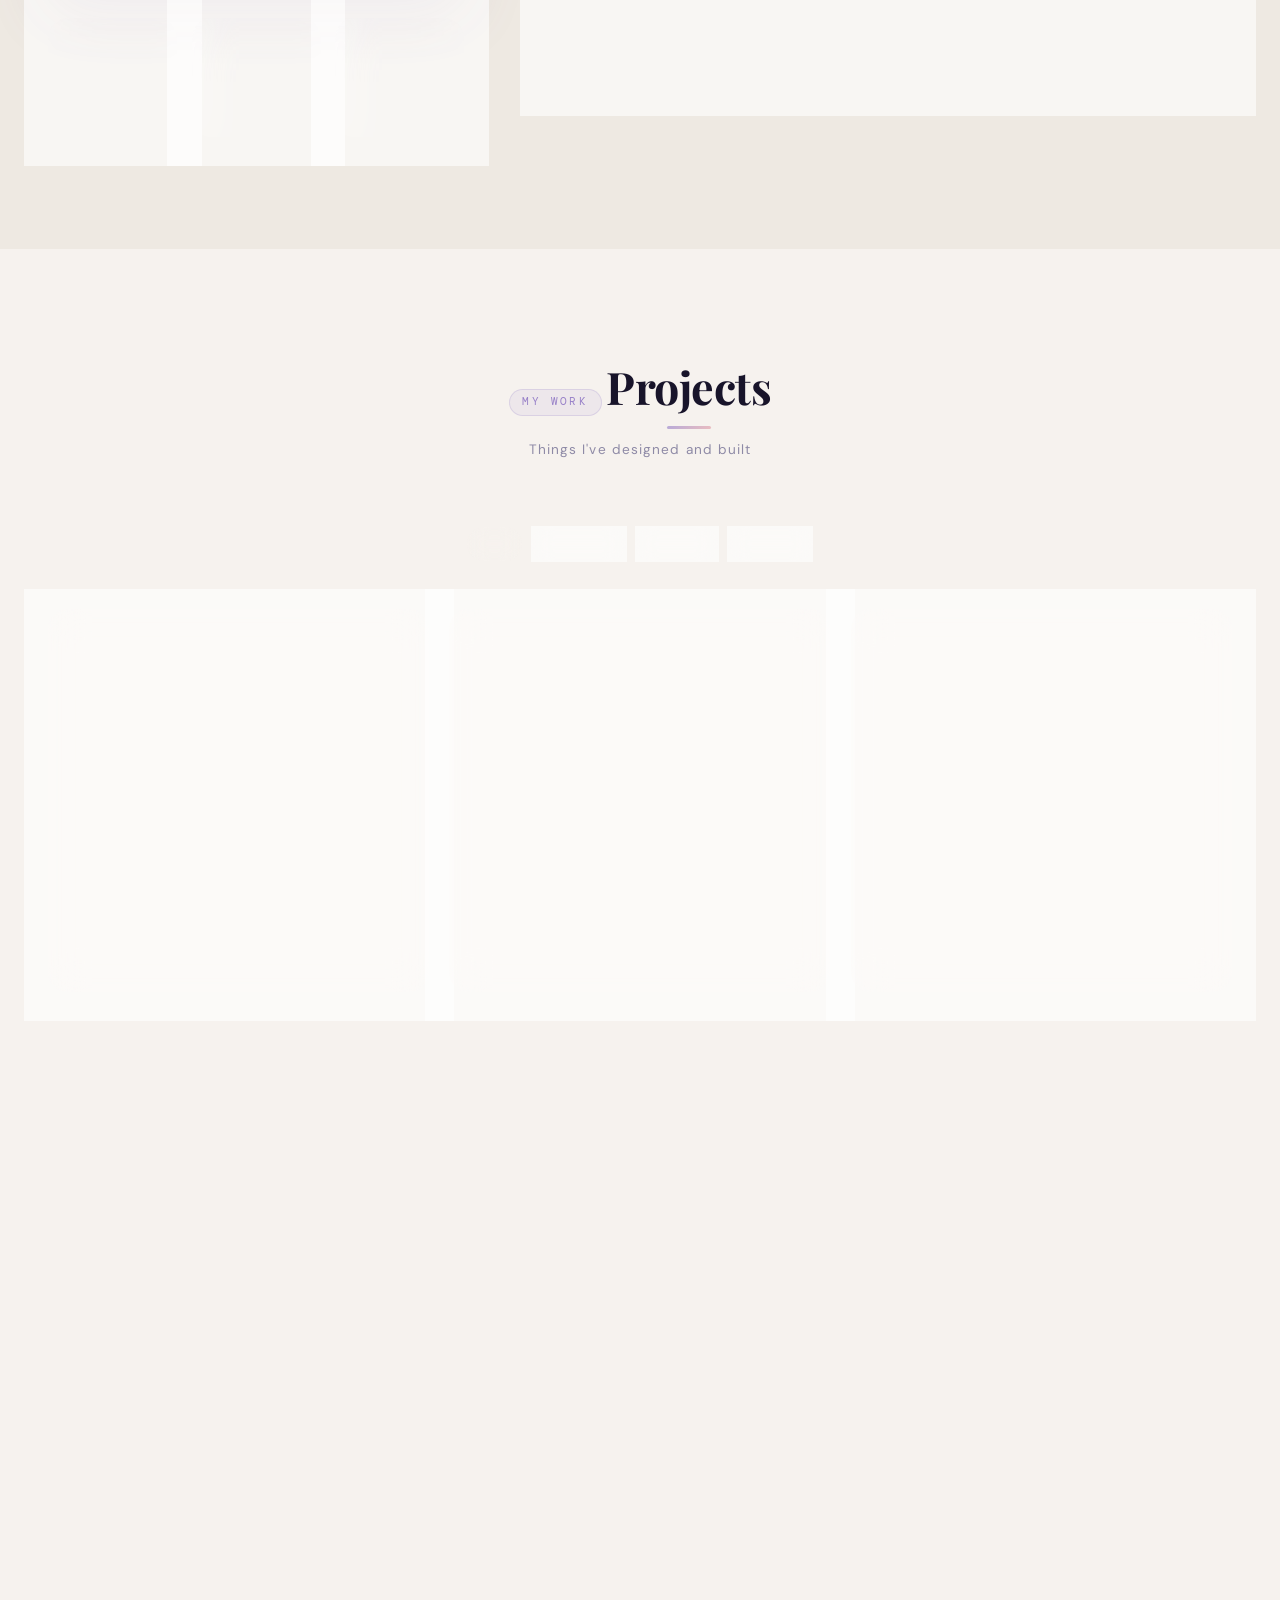
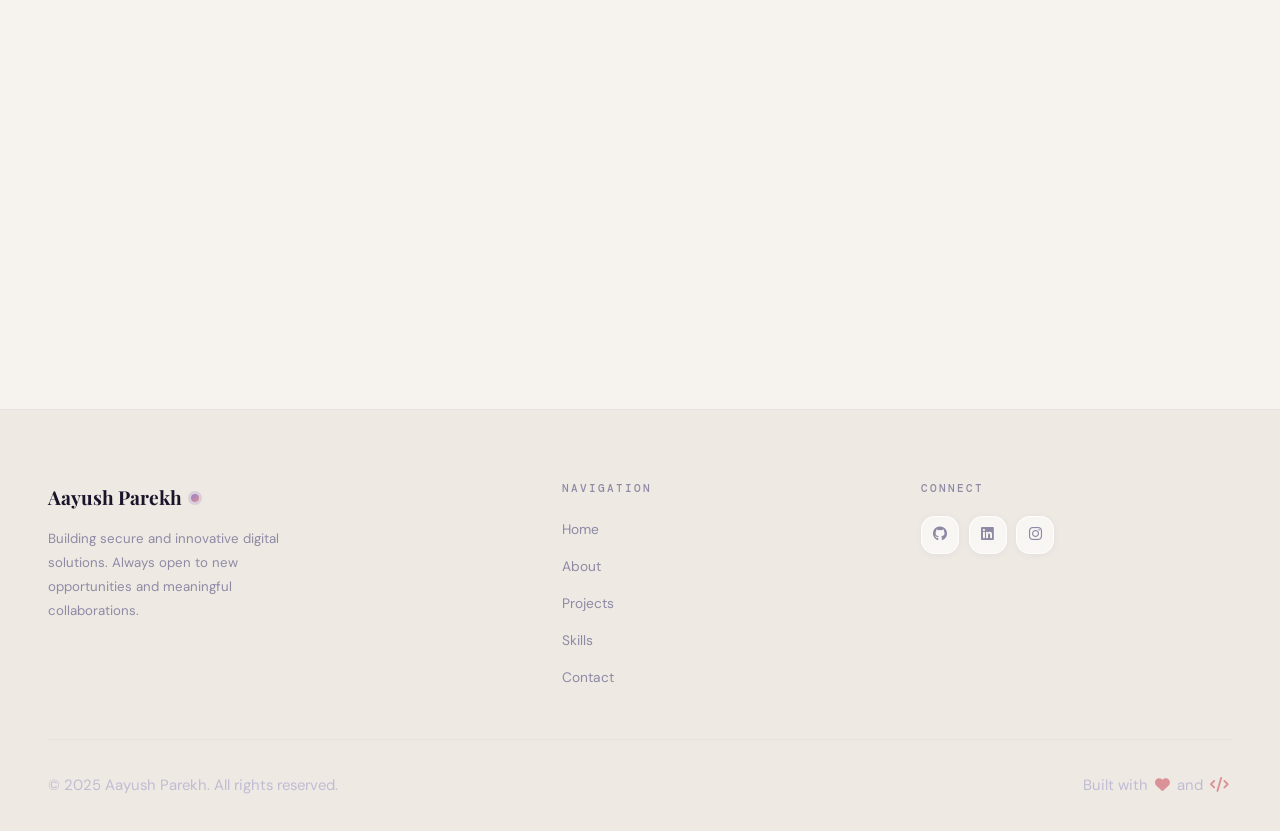
==== commit d59f0d2c: "View Source" ====
--- a/index.html
+++ b/index.html
@@ -209,13 +209,13 @@
               <div class="edu-card">
                 <div class="edu-icon"><i class="fas fa-graduation-cap"></i></div>
                 <div class="edu-details">
-                  <h4>Diploma in Information Technology</h4>
+                  <h4>Information Technology</h4>
                   <p>GCET, CVM University</p>
-                  <span class="edu-year">2023 — 2026</span>
+                  <span class="edu-year">2023</span>
                   <span class="edu-grade">CGPA: 8.10</span>
                 </div>
               </div>
-              <div class="edu-card">
+              <!-- <div class="edu-card">
                 <div class="edu-icon"><i class="fas fa-school"></i></div>
                 <div class="edu-details">
                   <h4>10th Grade</h4>
@@ -223,7 +223,7 @@
                   <span class="edu-year">2023</span>
                   <span class="edu-grade">60%</span>
                 </div>
-              </div>
+              </div> -->
             </div>
           </div>
         </div>
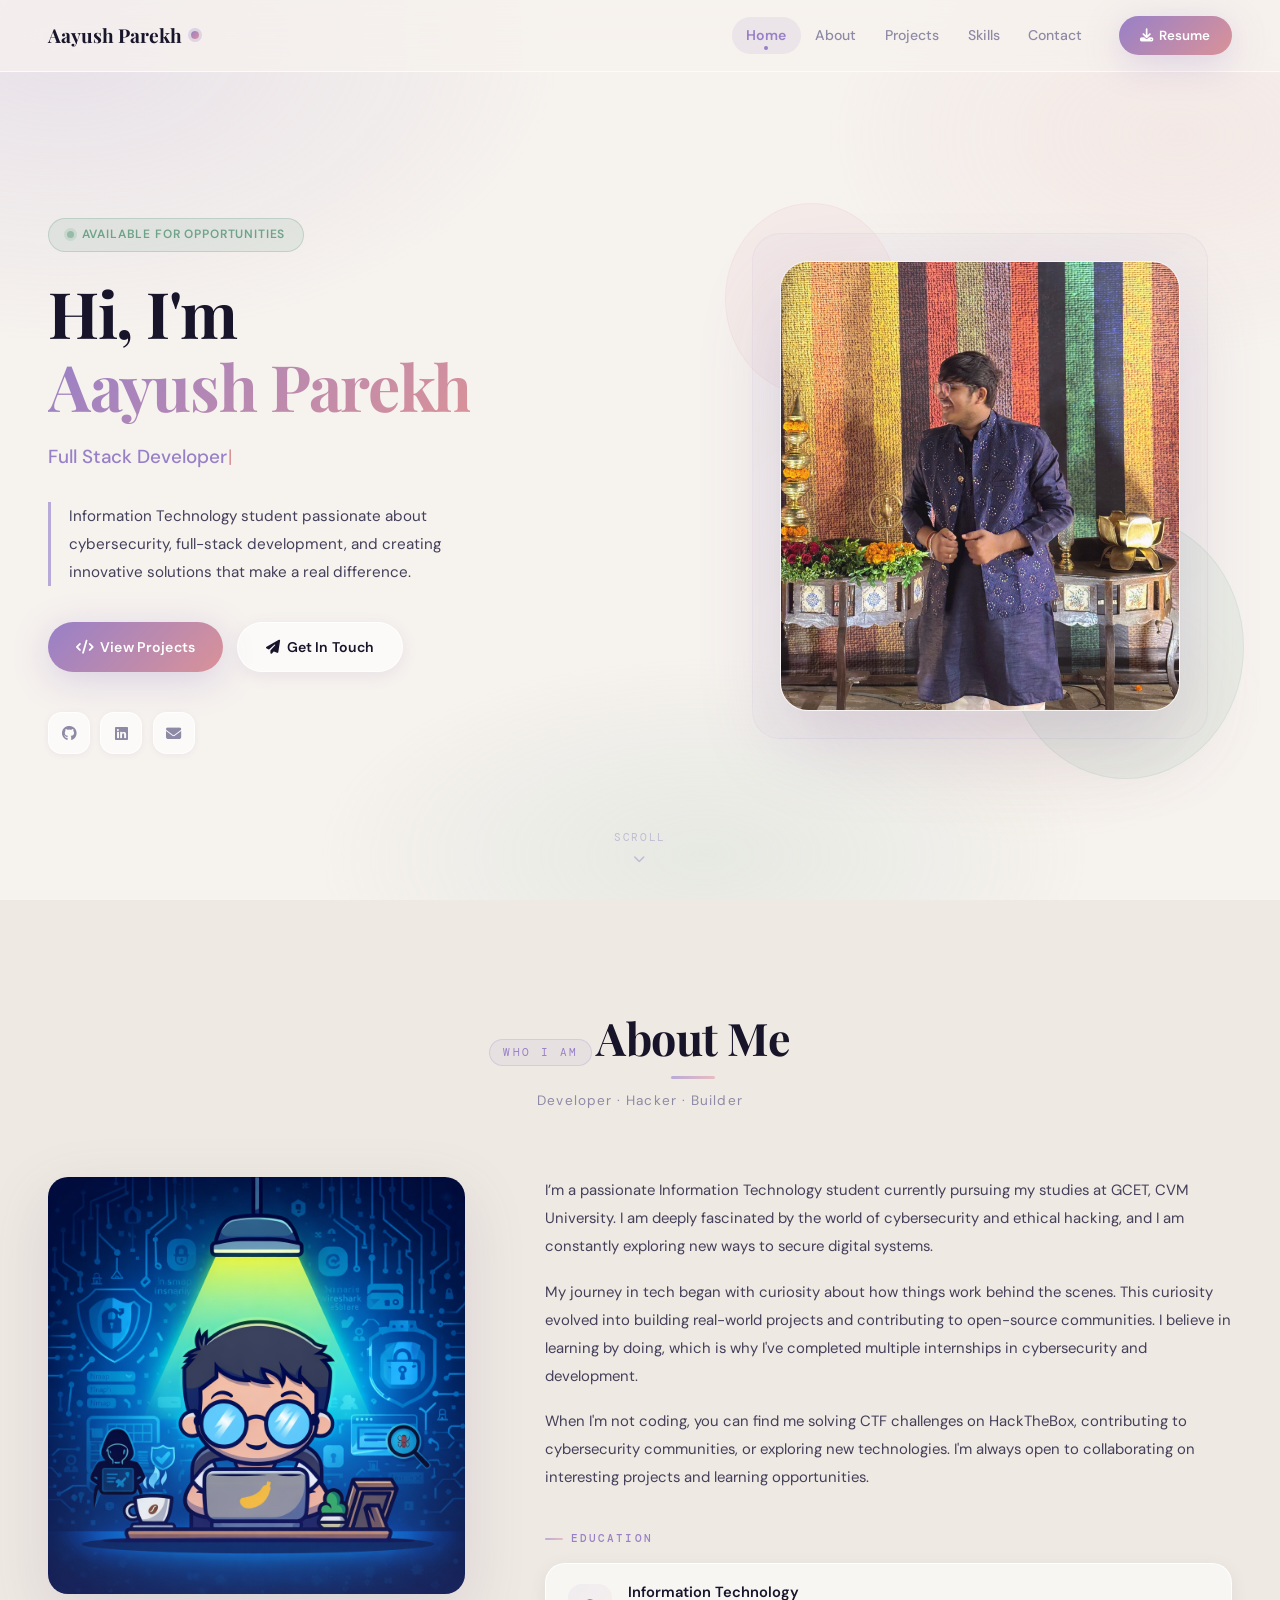
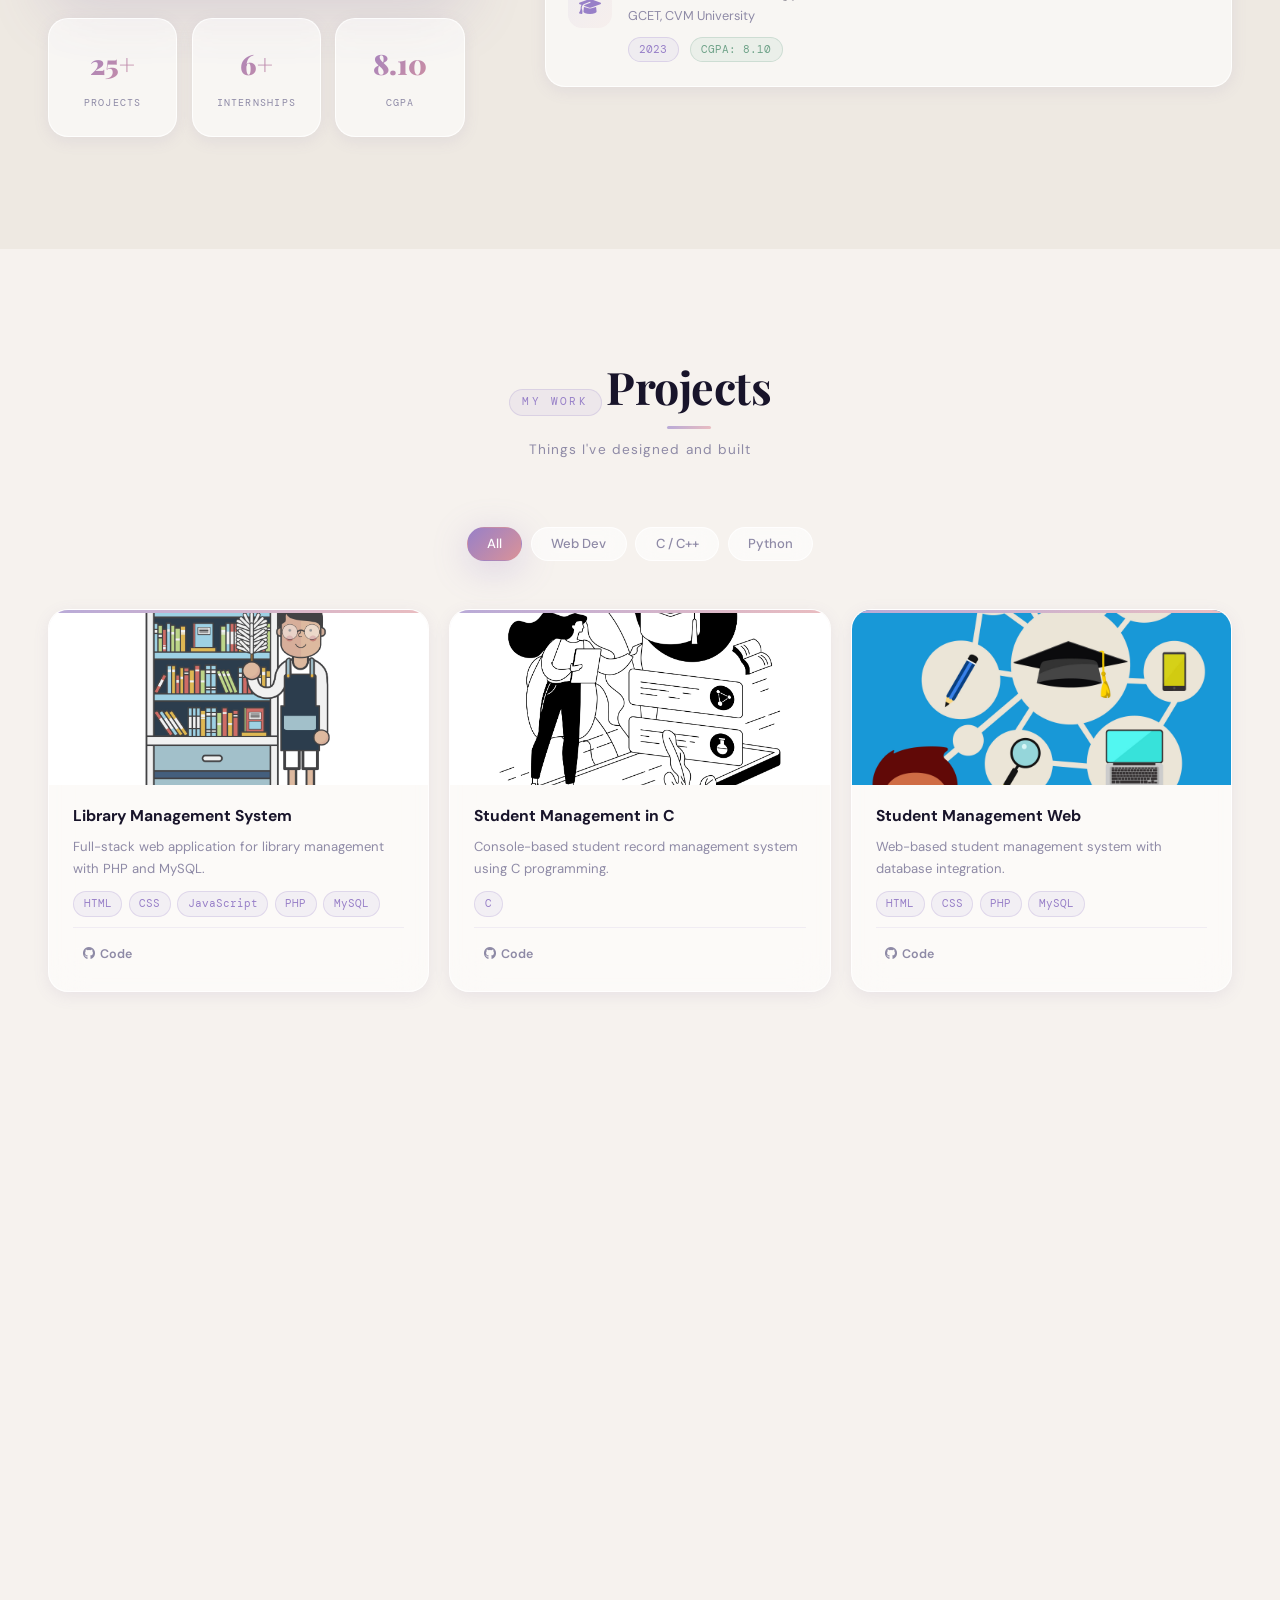
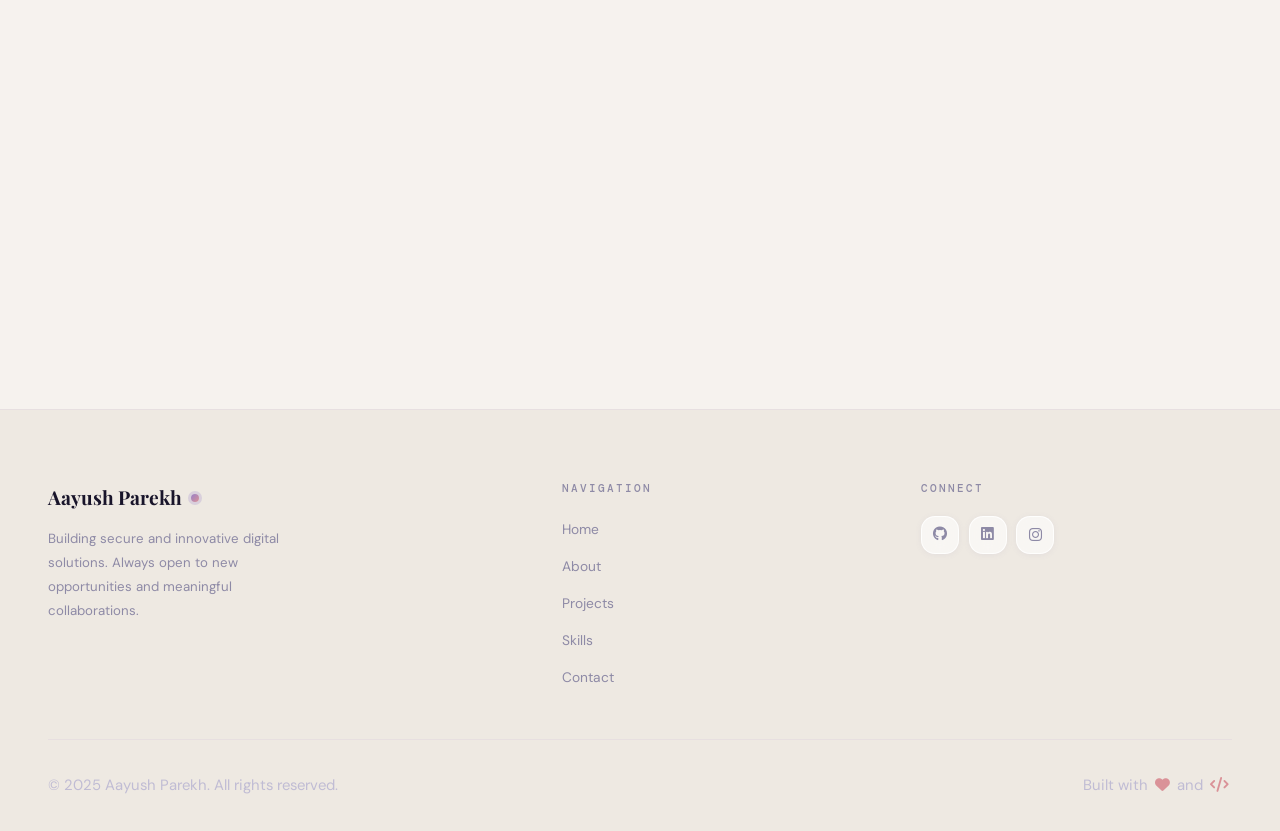
==== commit 58bab21b: "View Source" ====
--- a/index.html
+++ b/index.html
@@ -187,9 +187,7 @@
         <div class="about-content">
           <div class="about-text animate-on-scroll">
             <p>
-              I'm a passionate Information Technology student currently pursuing my diploma at GCET, CVM University.
-              I'm deeply fascinated by the world of cybersecurity and ethical hacking, constantly exploring new ways
-              to secure digital systems.
+              I’m a passionate Information Technology student currently pursuing my studies at GCET, CVM University. I am deeply fascinated by the world of cybersecurity and ethical hacking, and I am constantly exploring new ways to secure digital systems.
             </p>
             <p>
               My journey in tech began with curiosity about how things work behind the scenes. This curiosity evolved
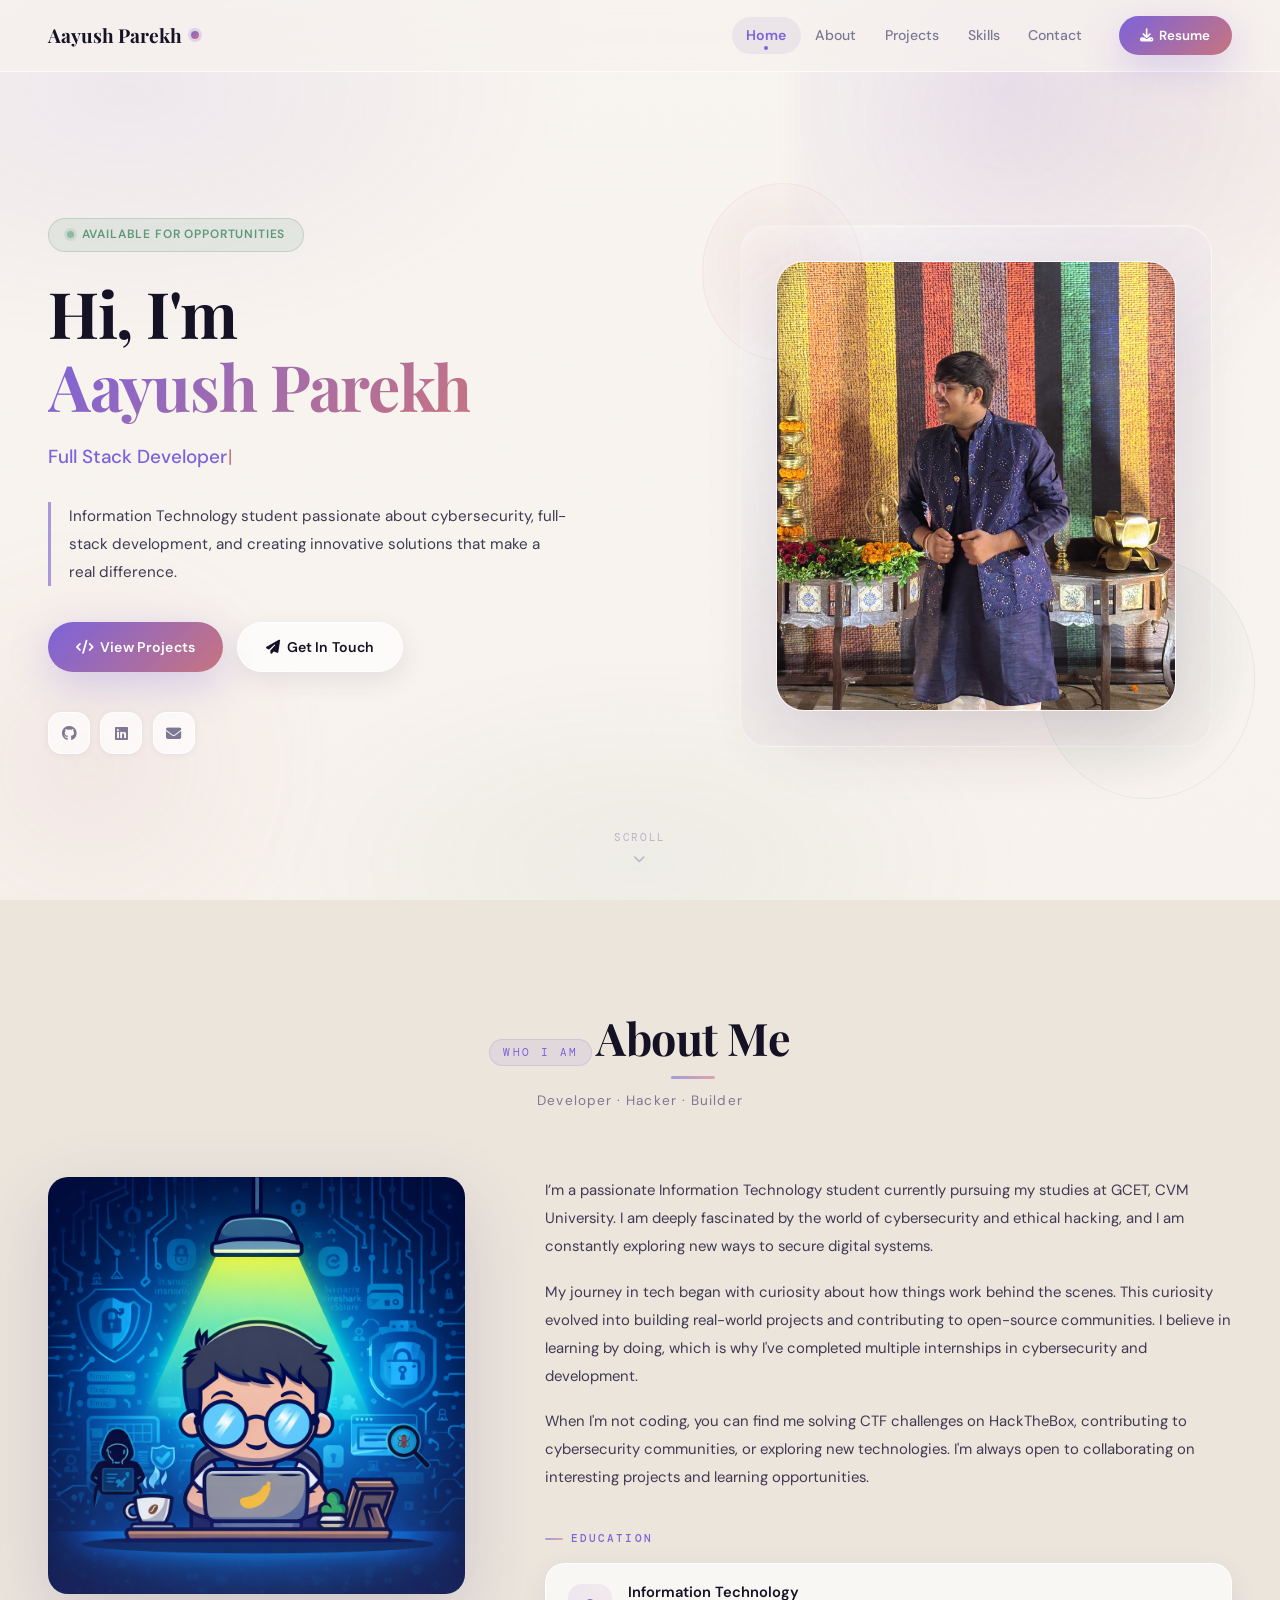
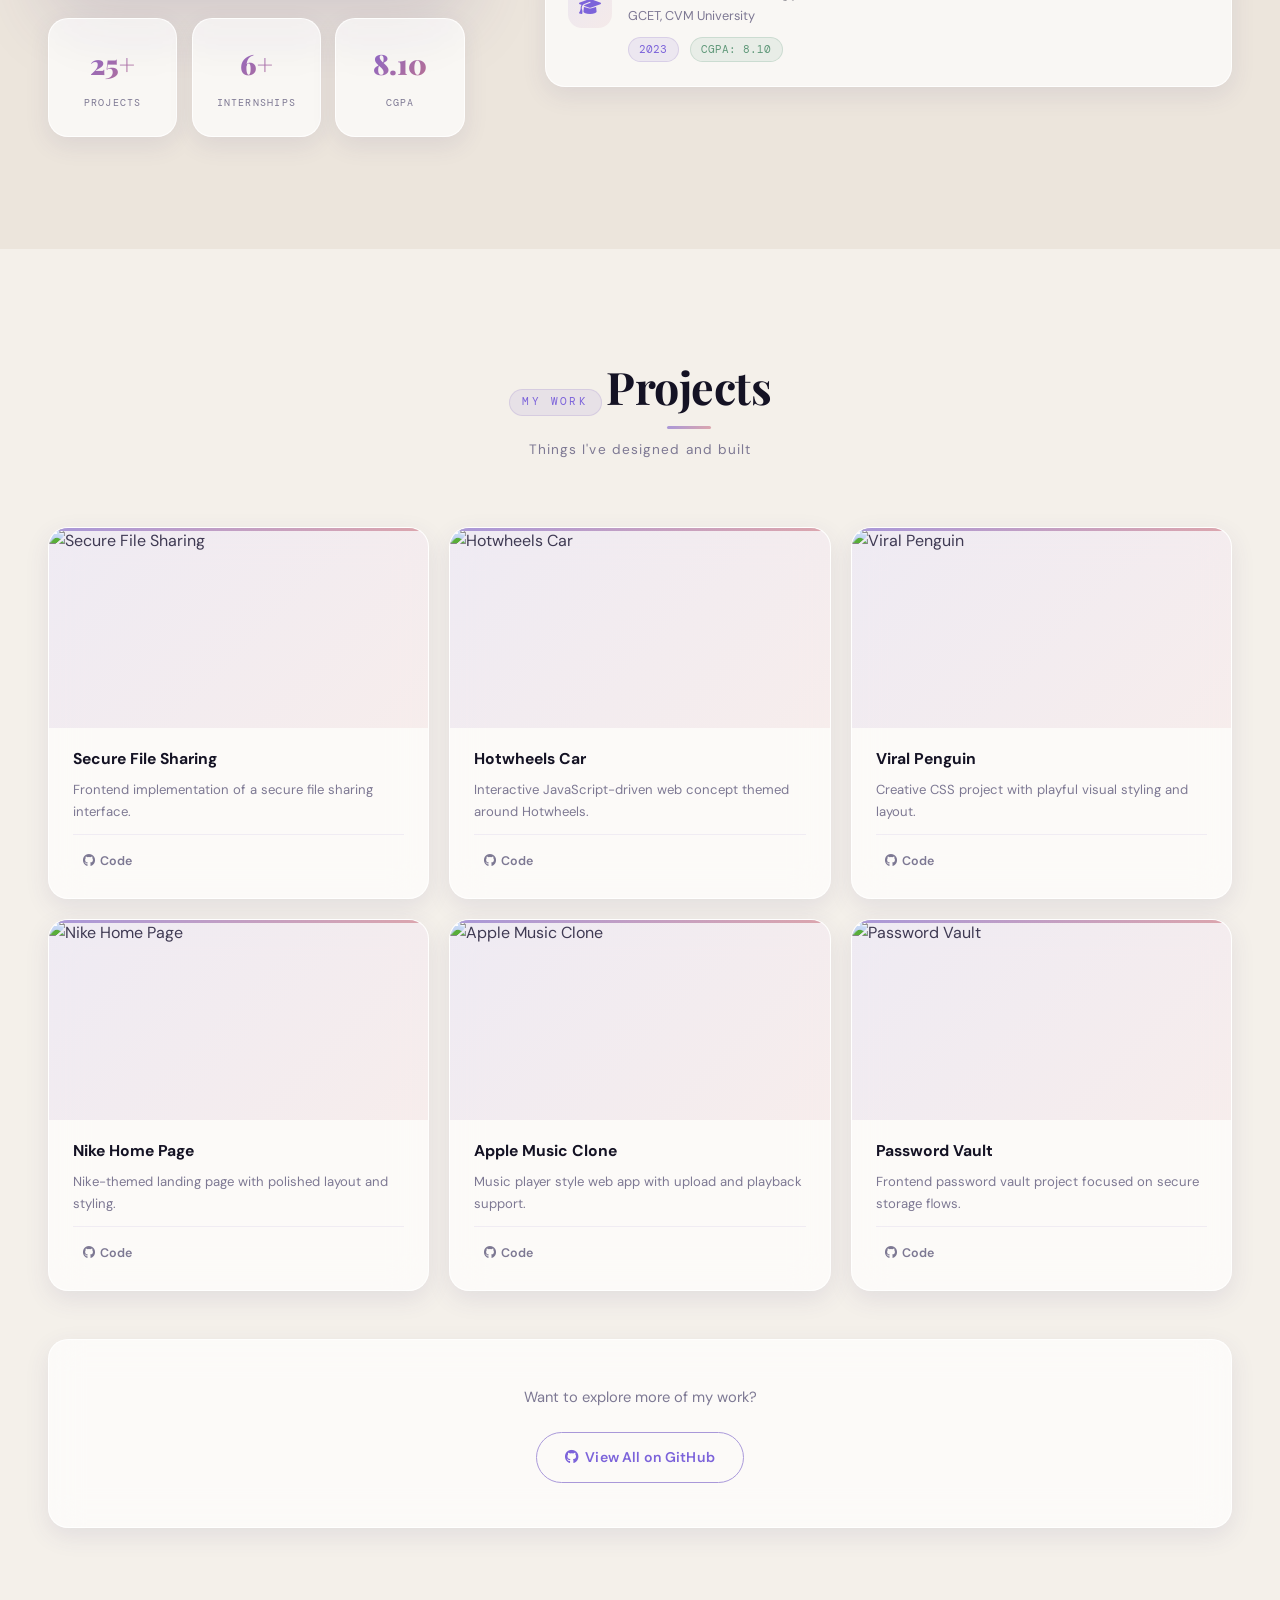
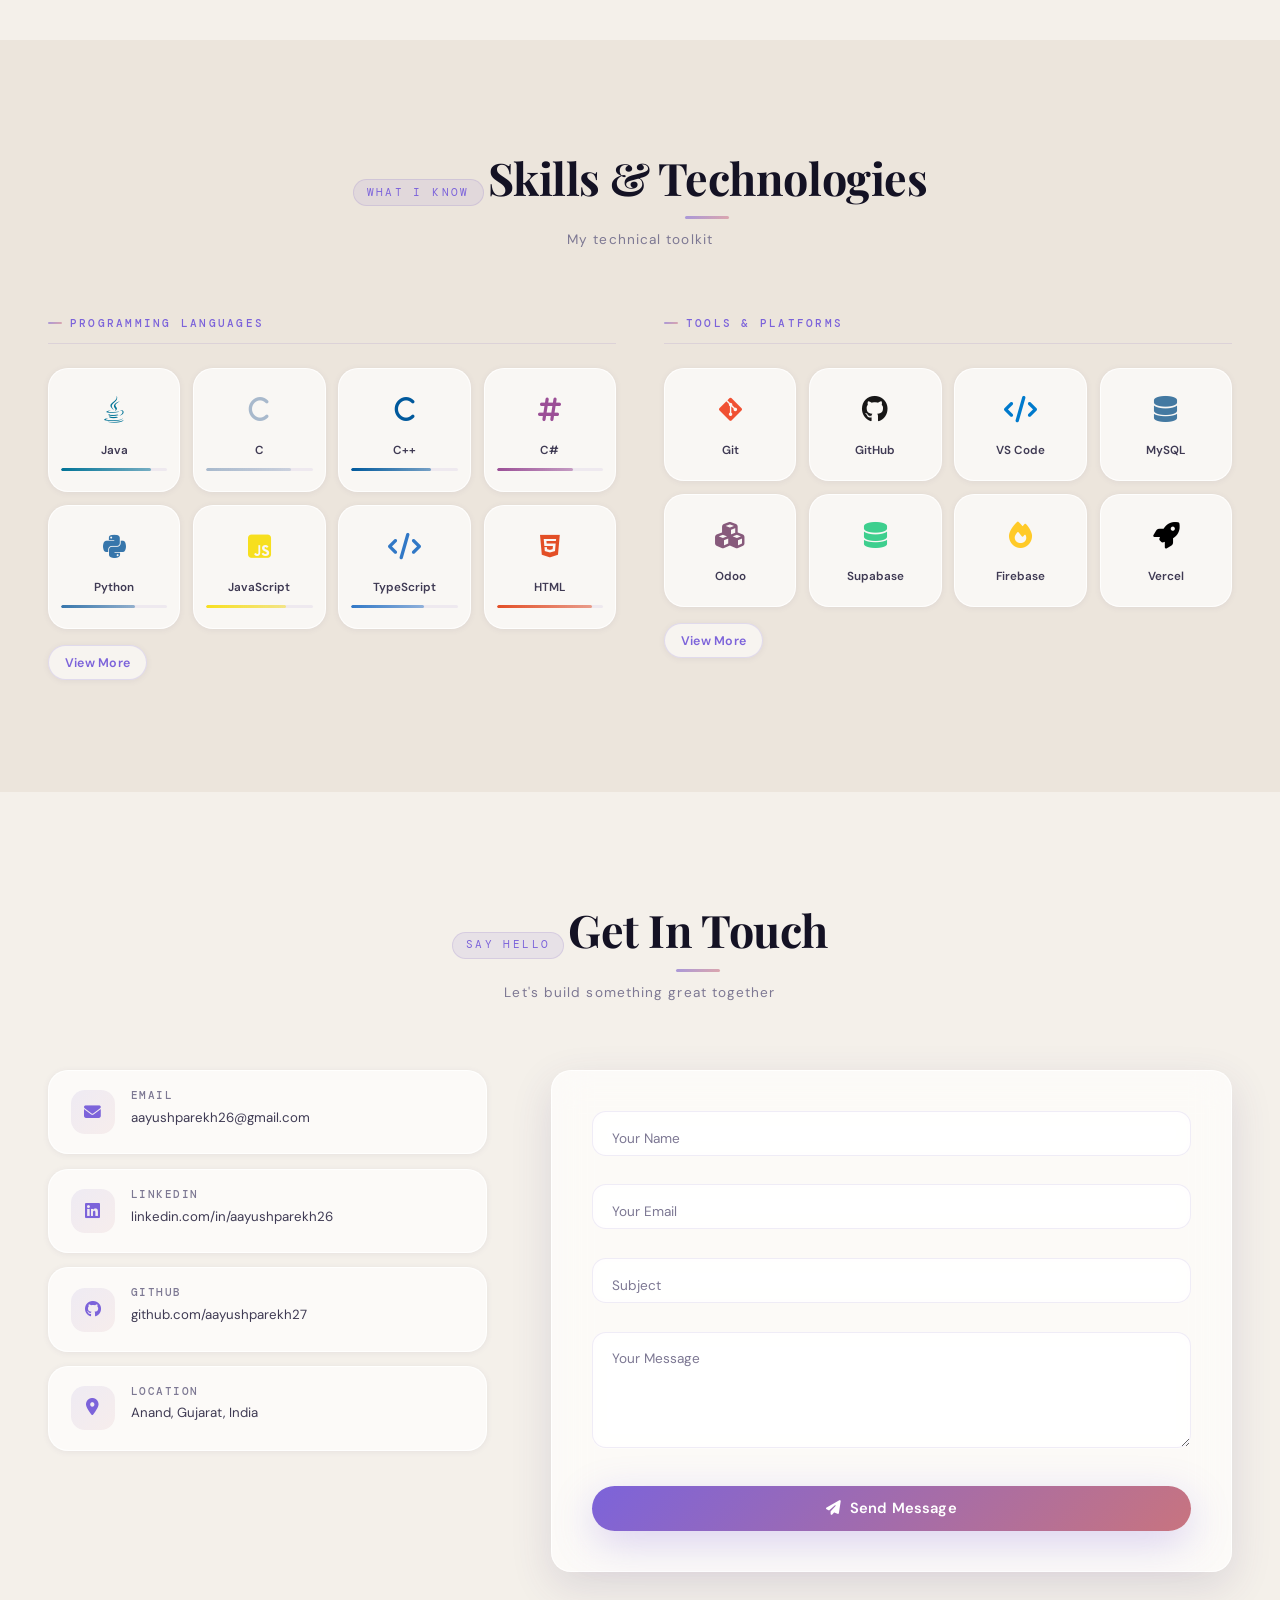
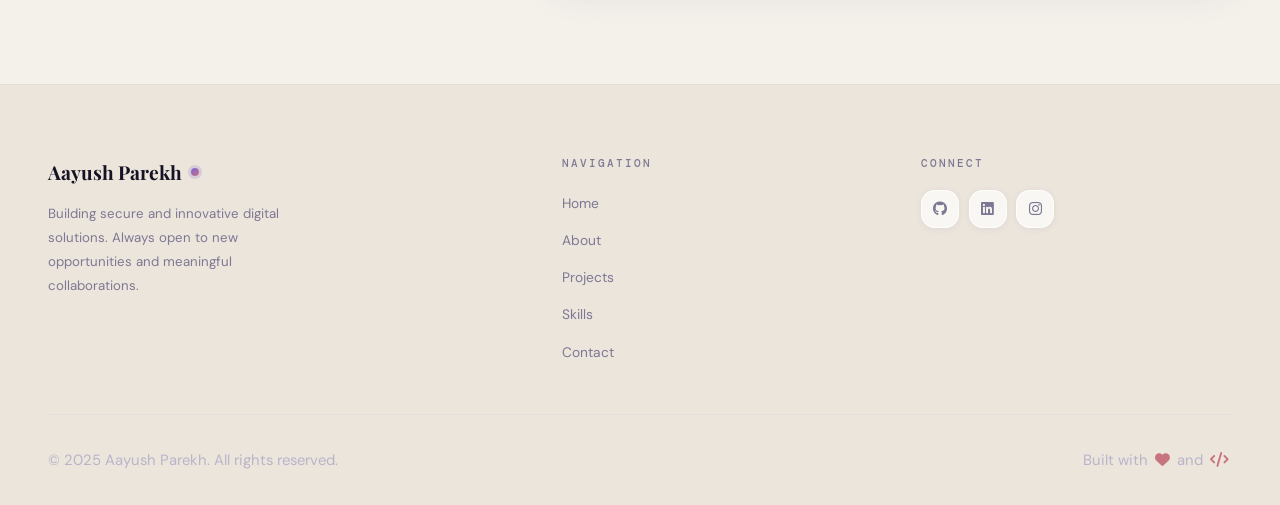
==== commit 10ae256e: "Change" ====
--- a/index.html
+++ b/index.html
@@ -3,7 +3,6 @@
   Ab inspect band kar, scroll kar, aur life me aage badh 😎🔥
 -->
 <!DOCTYPE html>
-<html lang="en">
 <html lang="en">
 <head>
   <meta charset="UTF-8">
@@ -123,10 +122,10 @@
           </a>
         </div>
         <div class="hero-social">
-          <a href="https://github.com/aayushparekh27" target="_blank" aria-label="GitHub" data-tooltip="GitHub">
+          <a href="https://github.com/aayushparekh27" target="_blank" rel="noopener noreferrer" aria-label="GitHub" data-tooltip="GitHub">
             <i class="fab fa-github"></i>
           </a>
-          <a href="https://www.linkedin.com/in/aayushparekh26" target="_blank" aria-label="LinkedIn" data-tooltip="LinkedIn">
+          <a href="https://www.linkedin.com/in/aayushparekh26" target="_blank" rel="noopener noreferrer" aria-label="LinkedIn" data-tooltip="LinkedIn">
             <i class="fab fa-linkedin"></i>
           </a>
           <a href="mailto:aayushparekh266@gmail.com" aria-label="Email" data-tooltip="Email">
@@ -238,18 +237,11 @@
         <p class="section-subtitle">Things I've designed and built</p>
       </div>
 
-      <div class="project-filters">
-        <button class="filter-btn active" data-filter="all">All</button>
-        <button class="filter-btn" data-filter="web">Web Dev</button>
-        <button class="filter-btn" data-filter="c">C / C++</button>
-        <button class="filter-btn" data-filter="python">Python</button>
-      </div>
-
       <div class="projects-grid"><!-- loaded by JS --></div>
 
       <div class="github-cta animate-on-scroll">
         <p>Want to explore more of my work?</p>
-        <a href="https://github.com/aayushparekh27" target="_blank" class="btn btn-outline">
+        <a href="https://github.com/aayushparekh27" target="_blank" rel="noopener noreferrer" class="btn btn-outline">
           <i class="fab fa-github"></i> View All on GitHub
         </a>
       </div>
@@ -268,11 +260,13 @@
       <div class="skills-container">
         <div class="skills-category animate-on-scroll">
           <h3>Programming Languages</h3>
-          <div class="skills-grid"><!-- loaded by JS --></div>
+          <div class="skills-grid" id="skillsGrid"><!-- loaded by JS --></div>
+          <button class="skills-toggle" type="button" data-target="skills" aria-controls="skillsGrid" aria-expanded="false">View More</button>
         </div>
         <div class="tools-showcase animate-on-scroll">
           <h3>Tools &amp; Platforms</h3>
-          <div class="tools-grid"><!-- loaded by JS --></div>
+          <div class="tools-grid" id="toolsGrid"><!-- loaded by JS --></div>
+          <button class="skills-toggle" type="button" data-target="tools" aria-controls="toolsGrid" aria-expanded="false">View More</button>
         </div>
       </div>
     </div>
@@ -293,15 +287,15 @@
             <div class="info-icon"><i class="fas fa-envelope"></i></div>
             <div class="info-content"><h4>Email</h4><p>aayushparekh26@gmail.com</p></div>
           </a>
-          <a href="https://www.linkedin.com/in/aayushparekh26" target="_blank" class="info-card">
+          <a href="https://www.linkedin.com/in/aayushparekh26" target="_blank" rel="noopener noreferrer" class="info-card">
             <div class="info-icon"><i class="fab fa-linkedin"></i></div>
             <div class="info-content"><h4>LinkedIn</h4><p>linkedin.com/in/aayushparekh26</p></div>
           </a>
-          <a href="https://github.com/aayushparekh27" target="_blank" class="info-card">
+          <a href="https://github.com/aayushparekh27" target="_blank" rel="noopener noreferrer" class="info-card">
             <div class="info-icon"><i class="fab fa-github"></i></div>
             <div class="info-content"><h4>GitHub</h4><p>github.com/aayushparekh27</p></div>
           </a>
-          <a href="https://www.google.com/maps/search/?api=1&query=Anand,+Gujarat,+India" target="_blank" class="info-card">
+          <a href="https://www.google.com/maps/search/?api=1&query=Anand,+Gujarat,+India" target="_blank" rel="noopener noreferrer" class="info-card">
             <div class="info-icon"><i class="fas fa-map-marker-alt"></i></div>
             <div class="info-content"><h4>Location</h4><p>Anand, Gujarat, India</p></div>
           </a>
@@ -327,7 +321,7 @@
               <textarea id="message" name="message" rows="5" placeholder=" " required></textarea>
               <label for="message">Your Message</label>
             </div>
-            <button type="submit" class="btn btn-primary" style="width:100%;justify-content:center;font-size:.92rem;">
+            <button type="submit" class="btn btn-primary contact-submit-btn">
               <span class="btn-text"><i class="fas fa-paper-plane"></i>&nbsp;&nbsp;Send Message</span>
               <div class="btn-loader"><div class="spinner"></div></div>
             </button>
@@ -361,9 +355,9 @@
         <div class="footer-social">
           <h4>Connect</h4>
           <div class="social-links">
-            <a href="https://github.com/aayushparekh27"          target="_blank" aria-label="GitHub"><i class="fab fa-github"></i></a>
-            <a href="https://www.linkedin.com/in/aayushparekh26" target="_blank" aria-label="LinkedIn"><i class="fab fa-linkedin"></i></a>
-            <a href="https://www.instagram.com/aayush.2667/"     target="_blank" aria-label="Instagram"><i class="fab fa-instagram"></i></a>
+            <a href="https://github.com/aayushparekh27"          target="_blank" rel="noopener noreferrer" aria-label="GitHub"><i class="fab fa-github"></i></a>
+            <a href="https://www.linkedin.com/in/aayushparekh26" target="_blank" rel="noopener noreferrer" aria-label="LinkedIn"><i class="fab fa-linkedin"></i></a>
+            <a href="https://www.instagram.com/aayush.2667/"     target="_blank" rel="noopener noreferrer" aria-label="Instagram"><i class="fab fa-instagram"></i></a>
           </div>
         </div>
       </div>
--- a/style.css
+++ b/style.css
@@ -6,36 +6,37 @@
 
 *, *::before, *::after { margin:0; padding:0; box-sizing:border-box; }
 img, video { display:block; max-width:100%; }
+img { height:auto; }
 button { font-family:inherit; cursor:pointer; }
 a { color:inherit; }
 
 :root {
-  --bg:          #f6f2ee;
-  --bg-alt:      #eee9e2;
-  --bg-card:     rgba(255,255,255,0.6);
-  --bg-card-hov: rgba(255,255,255,0.88);
-  --gb:          rgba(255,255,255,0.8);
+  --bg:          #f4f0ea;
+  --bg-alt:      #ece5dc;
+  --bg-card:     rgba(255,255,255,0.68);
+  --bg-card-hov: rgba(255,255,255,0.96);
+  --gb:          rgba(255,255,255,0.82);
   --gb-hov:      rgba(255,255,255,1);
 
-  --lav:       #b8aad8;
-  --lav-d:     #9880c8;
-  --lav-l:     rgba(184,170,216,0.14);
-  --blush:     #eabdc0;
-  --blush-d:   #da9298;
-  --blush-l:   rgba(234,189,192,0.14);
-  --sage:      #96bca8;
-  --sage-d:    #6fa389;
-  --sage-l:    rgba(150,188,168,0.14);
-  --gold:      #d4a96a;
-
-  --grad-main: linear-gradient(135deg,#9880c8 0%,#da9298 100%);
-  --grad-soft: linear-gradient(135deg,#b8aad8 0%,#eabdc0 100%);
-  --grad-text: linear-gradient(135deg,#9880c8,#da9298);
-
-  --tx-h: #18142a;
-  --tx-p: #443f5a;
-  --tx-m: #8e8aa6;
-  --tx-l: #c0bcd4;
+  --lav:       #a998d9;
+  --lav-d:     #7c63da;
+  --lav-l:     rgba(169,152,217,0.16);
+  --blush:     #dca6ad;
+  --blush-d:   #c8747f;
+  --blush-l:   rgba(220,166,173,0.16);
+  --sage:      #8eb8a0;
+  --sage-d:    #5f9879;
+  --sage-l:    rgba(142,184,160,0.16);
+  --gold:      #c7985c;
+
+  --grad-main: linear-gradient(135deg,#7c63da 0%,#c8747f 100%);
+  --grad-soft: linear-gradient(135deg,#a998d9 0%,#dca6ad 100%);
+  --grad-text: linear-gradient(135deg,#7c63da,#c8747f);
+
+  --tx-h: #141224;
+  --tx-p: #3f3a53;
+  --tx-m: #7d7893;
+  --tx-l: #b9b4ca;
 
   --r-xs:  8px;
   --r-sm:  14px;
@@ -44,12 +45,12 @@
   --r-xl:  40px;
   --r-f:   999px;
 
-  --sh-xs: 0 1px 6px  rgba(120,100,160,0.08);
-  --sh-sm: 0 4px 16px rgba(120,100,160,0.10);
-  --sh-md: 0 8px 32px rgba(120,100,160,0.14);
-  --sh-lg: 0 20px 60px rgba(120,100,160,0.18);
-  --sh-xl: 0 32px 80px rgba(120,100,160,0.22);
-  --sh-lav:0 8px 36px rgba(152,128,200,0.30);
+  --sh-xs: 0 1px 6px  rgba(72,58,115,0.08);
+  --sh-sm: 0 8px 24px rgba(72,58,115,0.10);
+  --sh-md: 0 14px 42px rgba(72,58,115,0.14);
+  --sh-lg: 0 24px 72px rgba(72,58,115,0.18);
+  --sh-xl: 0 36px 90px rgba(72,58,115,0.24);
+  --sh-lav:0 12px 40px rgba(124,99,218,0.28);
 
   --ease:        cubic-bezier(0.4,0,0.2,1);
   --ease-spring: cubic-bezier(0.34,1.56,0.64,1);
@@ -66,11 +67,11 @@
   scroll-behavior: smooth;
   scroll-padding-top: var(--nav-h);
   font-size: 16px;
-  -webkit-text-size-adjust: 100%;
 }
 body {
   font-family: 'DM Sans', sans-serif;
-  background: var(--bg);
+  background:
+    linear-gradient(180deg, #f8f4ef 0%, #f4eee7 48%, #efe8df 100%);
   color: var(--tx-p);
   line-height: 1.65;
   overflow-x: hidden;
@@ -80,10 +81,21 @@
   content: '';
   position: fixed; inset: 0; z-index: 0; pointer-events: none;
   background:
-    radial-gradient(ellipse 65% 55% at 5%  5%,  rgba(184,170,216,0.22) 0%,transparent 60%),
-    radial-gradient(ellipse 50% 45% at 92% 15%, rgba(234,189,192,0.18) 0%,transparent 55%),
-    radial-gradient(ellipse 55% 40% at 55% 95%, rgba(150,188,168,0.16) 0%,transparent 55%),
-    radial-gradient(ellipse 38% 32% at 80% 78%, rgba(212,169,106,0.08) 0%,transparent 50%);
+    radial-gradient(ellipse 58% 48% at 10% 10%, rgba(124,99,218,0.08) 0%, transparent 62%),
+    radial-gradient(ellipse 42% 36% at 90% 14%, rgba(200,116,127,0.07) 0%, transparent 58%),
+    radial-gradient(ellipse 52% 40% at 50% 96%, rgba(95,152,121,0.06) 0%, transparent 58%),
+    radial-gradient(ellipse 28% 24% at 78% 76%, rgba(199,152,92,0.06) 0%, transparent 55%);
+}
+body::after {
+  content: '';
+  position: fixed; inset: 0; z-index: 0; pointer-events: none;
+  opacity: .24;
+  background-image:
+    linear-gradient(rgba(255,255,255,0.42) 1px, transparent 1px),
+    linear-gradient(90deg, rgba(255,255,255,0.42) 1px, transparent 1px);
+  background-size: 72px 72px;
+  -webkit-mask-image: radial-gradient(circle at center, black 45%, transparent 100%);
+  mask-image: radial-gradient(circle at center, black 45%, transparent 100%);
 }
 
 /* ── TYPOGRAPHY ── */
@@ -98,37 +110,51 @@
 .loading-screen {
   position:fixed; inset:0; z-index:9999;
   display:flex; align-items:center; justify-content:center;
-  background:var(--bg);
+  background:
+    radial-gradient(circle at 50% 45%, rgba(184,170,216,0.14) 0, rgba(184,170,216,0.08) 18%, transparent 42%),
+    radial-gradient(circle at 50% 55%, rgba(234,189,192,0.10) 0, transparent 34%),
+    var(--bg);
   transition:opacity .7s var(--ease),visibility .7s var(--ease);
 }
 .loading-screen.hidden { opacity:0; visibility:hidden; pointer-events:none; }
-.loader { text-align:center; }
+.loader { text-align:center; position:relative; padding:1rem 1.5rem; }
 .loader-spinner {
-  width:52px; height:52px; border-radius:50%;
-  border:3px solid rgba(152,128,200,0.18);
+  width:72px; height:72px; border-radius:50%;
+  border:2px solid rgba(152,128,200,0.14);
   border-top-color:var(--lav-d); border-right-color:var(--blush-d);
-  animation:spin .85s linear infinite;
+  animation:spinPulse 1.05s linear infinite;
   margin:0 auto 22px;
-  box-shadow:0 0 24px rgba(152,128,200,0.15);
-}
-@keyframes spin { to{transform:rotate(360deg)} }
+  box-shadow:0 0 0 8px rgba(184,170,216,0.06), 0 0 32px rgba(152,128,200,0.18);
+  position:relative;
+}
+.loader-spinner::after {
+  content:'';
+  position:absolute; inset:17px;
+  border-radius:50%;
+  background:var(--grad-soft);
+  box-shadow:0 0 18px rgba(152,128,200,0.24);
+  animation:pulseCore 1.4s ease-in-out infinite;
+}
+@keyframes spinPulse { 0%{transform:rotate(0deg) scale(0.98)} 50%{transform:rotate(180deg) scale(1.04)} 100%{transform:rotate(360deg) scale(0.98)} }
+@keyframes pulseCore { 0%,100%{transform:scale(0.84); opacity:.65} 50%{transform:scale(1); opacity:1} }
 .loader-text {
   font-family:'DM Mono',monospace;
-  font-size:.72rem; letter-spacing:.22em; text-transform:uppercase;
+  font-size:.72rem; letter-spacing:.28em; text-transform:uppercase;
   color:var(--tx-m); margin-bottom:20px;
 }
 .loader-text .dots::after { content:'...'; animation:ldots 1.2s steps(3,end) infinite; }
 @keyframes ldots { 0%{content:'.'} 33%{content:'..'} 66%{content:'...'} }
-.loader-progress { width:220px; height:3px; background:rgba(152,128,200,0.15); border-radius:var(--r-f); overflow:hidden; margin:0 auto; }
-.progress-bar { height:100%; background:var(--grad-soft); width:0%; animation:loading 2s var(--ease) forwards; border-radius:var(--r-f); }
-@keyframes loading { 0%{width:0%} 100%{width:100%} }
+.loader-progress { width:240px; height:4px; background:rgba(152,128,200,0.10); border-radius:var(--r-f); overflow:hidden; margin:0 auto; box-shadow:inset 0 0 0 1px rgba(255,255,255,0.5); }
+.progress-bar { height:100%; background:linear-gradient(90deg, var(--lav-d), var(--blush-d), var(--lav-d)); background-size:200% 100%; width:100%; animation:loading 1.2s ease-in-out infinite, shimmer 1.4s linear infinite; border-radius:var(--r-f); }
+@keyframes loading { 0%{transform:translateX(-62%)} 50%{transform:translateX(0%)} 100%{transform:translateX(62%)} }
+@keyframes shimmer { 0%{background-position:0% 50%} 100%{background-position:200% 50%} }
 
 /* ── NAVBAR ── */
 .navbar {
   position:fixed; top:0; width:100%; height:var(--nav-h); z-index:200;
   background:rgba(246,242,238,0.75);
+  -webkit-backdrop-filter:blur(22px) saturate(1.6);
   backdrop-filter:blur(22px) saturate(1.6);
-  -webkit-backdrop-filter:blur(22px) saturate(1.6);
   border-bottom:1px solid rgba(255,255,255,0.7);
   transition:var(--t);
 }
@@ -172,7 +198,7 @@
   background:var(--bg-card); border:1px solid var(--gb);
   color:var(--tx-h); font-size:1.05rem;
   width:42px; height:42px; border-radius:var(--r-sm);
-  backdrop-filter:blur(10px); transition:var(--t2);
+  -webkit-backdrop-filter:blur(10px); backdrop-filter:blur(10px); transition:var(--t2);
   align-items:center; justify-content:center; flex-shrink:0;
 }
 .menu-toggle:hover { background:var(--bg-card-hov); }
@@ -183,12 +209,36 @@
   padding:calc(var(--nav-h) + 5rem) 0 5rem;
   position:relative; z-index:1; display:flex; align-items:center;
 }
+.hero-section::before,
+.hero-section::after {
+  content:'';
+  position:absolute;
+  inset:auto;
+  pointer-events:none;
+  z-index:0;
+}
+.hero-section::before {
+  width:min(48vw, 680px);
+  height:min(48vw, 680px);
+  top:-14%;
+  right:-10%;
+  background:radial-gradient(circle at 35% 35%, rgba(124,99,218,0.12) 0%, rgba(124,99,218,0.05) 28%, transparent 68%);
+  filter:blur(10px);
+}
+.hero-section::after {
+  width:min(38vw, 520px);
+  height:min(38vw, 520px);
+  left:-12%;
+  bottom:-12%;
+  background:radial-gradient(circle at 50% 50%, rgba(200,116,127,0.09) 0%, rgba(200,116,127,0.035) 32%, transparent 70%);
+  filter:blur(12px);
+}
 .hero-container {
   max-width:var(--max-w); margin:0 auto; padding:0 var(--px);
-  display:grid; grid-template-columns:1.1fr 0.9fr;
-  gap:4rem; align-items:center;
-}
-.hero-content { display:flex; flex-direction:column; align-items:flex-start; }
+  display:grid; grid-template-columns:1.08fr 0.92fr;
+  gap:4.5rem; align-items:center; position:relative; z-index:1;
+}
+.hero-content { display:flex; flex-direction:column; align-items:flex-start; min-width:0; }
 .hero-badge {
   display:inline-flex; align-items:center; gap:8px;
   background:rgba(110,163,137,0.13); color:var(--sage-d);
@@ -209,7 +259,7 @@
 .cursor { display:inline-block; color:var(--blush-d); animation:blink 1s infinite; margin-left:1px; }
 @keyframes blink { 0%,50%{opacity:1} 51%,100%{opacity:0} }
 .hero-description {
-  font-size:.95rem; color:var(--tx-p); max-width:440px; line-height:1.85; margin-bottom:2.25rem;
+  font-size:.95rem; color:var(--tx-p); max-width:520px; line-height:1.85; margin-bottom:2.25rem;
   animation:fadeSlideUp .6s var(--ease) .75s both;
   border-left:3px solid var(--lav); padding-left:1.1rem;
 }
@@ -218,24 +268,24 @@
 .hero-social a {
   display:flex; align-items:center; justify-content:center;
   width:42px; height:42px;
-  background:var(--bg-card); backdrop-filter:blur(12px);
+  background:var(--bg-card); -webkit-backdrop-filter:blur(12px); backdrop-filter:blur(12px);
   border:1px solid var(--gb); border-radius:var(--r-sm);
   color:var(--tx-m); font-size:.95rem; text-decoration:none;
   transition:var(--t); box-shadow:var(--sh-xs);
 }
-.hero-social a:hover { transform:translateY(-4px) scale(1.05); box-shadow:var(--sh-lav); color:var(--lav-d); border-color:rgba(184,170,216,0.55); background:var(--bg-card-hov); }
+.hero-social a:hover { transform:translateY(-5px) scale(1.08); box-shadow:0 18px 44px rgba(124,99,218,0.26); color:var(--lav-d); border-color:rgba(124,99,218,0.36); background:var(--bg-card-hov); }
 
 /* Hero image */
 .hero-image { display:flex; justify-content:center; align-items:center; animation:fadeSlideUp .7s var(--ease) .5s both; }
-.image-wrapper { position:relative; width:100%; max-width:400px; aspect-ratio:4/4.5; }
-.profile-img { width:100%; height:100%; object-fit:cover; border-radius:var(--r-lg); border:1.5px solid var(--gb); box-shadow:var(--sh-xl); position:relative; z-index:2; }
-.image-overlay { position:absolute; inset:0; border-radius:var(--r-lg); background:linear-gradient(155deg,rgba(184,170,216,0.10),rgba(234,189,192,0.08)); z-index:3; pointer-events:none; }
-.floating-shapes { position:absolute; inset:-28px; z-index:1; pointer-events:none; }
+.image-wrapper { position:relative; width:min(100%, 400px); aspect-ratio:4/4.5; }
+.profile-img { width:100%; height:100%; object-fit:cover; border-radius:var(--r-lg); border:1px solid rgba(255,255,255,0.75); box-shadow:0 24px 70px rgba(60,47,104,0.16); position:relative; z-index:2; }
+.image-overlay { position:absolute; inset:0; border-radius:var(--r-lg); background:linear-gradient(155deg,rgba(255,255,255,0.08),rgba(184,170,216,0.05),rgba(234,189,192,0.03)); z-index:3; pointer-events:none; }
+.floating-shapes { position:absolute; inset:-36px; z-index:1; pointer-events:none; }
 .shape { position:absolute; border-radius:var(--r); }
-.shape-1 { inset:0; background:linear-gradient(140deg,rgba(184,170,216,0.13),rgba(234,189,192,0.08)); border:1.5px solid rgba(184,170,216,0.24); border-radius:var(--r-lg); animation:fshape 9s ease-in-out infinite; }
-.shape-2 { width:52%; height:52%; bottom:-8%; right:-8%; background:rgba(150,188,168,0.2); border:1px solid rgba(150,188,168,0.28); border-radius:50%; animation:fshape 11s ease-in-out infinite reverse; }
-.shape-3 { width:38%; height:38%; top:-6%; left:-6%; background:rgba(234,189,192,0.2); border:1px solid rgba(234,189,192,0.28); border-radius:50%; animation:fshape 13s ease-in-out infinite; }
-@keyframes fshape { 0%,100%{transform:translateY(0) rotate(0deg)} 50%{transform:translateY(-12px) rotate(2.5deg)} }
+.shape-1 { inset:0; background:linear-gradient(145deg,rgba(255,255,255,0.55),rgba(184,170,216,0.09),rgba(234,189,192,0.05)); border:1px solid rgba(255,255,255,0.58); border-radius:var(--r-lg); box-shadow:inset 0 1px 0 rgba(255,255,255,0.55); animation:fshape 12s ease-in-out infinite; }
+.shape-2 { width:46%; height:46%; bottom:-10%; right:-9%; background:radial-gradient(circle at 35% 35%, rgba(95,152,121,0.18), rgba(95,152,121,0.06) 58%, transparent 72%); border:1px solid rgba(95,152,121,0.16); border-radius:50%; filter:blur(.2px); animation:fshape 14s ease-in-out infinite reverse; }
+.shape-3 { width:34%; height:34%; top:-8%; left:-8%; background:radial-gradient(circle at 45% 45%, rgba(200,116,127,0.18), rgba(200,116,127,0.05) 58%, transparent 72%); border:1px solid rgba(200,116,127,0.16); border-radius:50%; filter:blur(.2px); animation:fshape 16s ease-in-out infinite; }
+@keyframes fshape { 0%,100%{transform:translateY(0) rotate(0deg) scale(1)} 50%{transform:translateY(-14px) rotate(3deg) scale(1.02)} }
 
 .scroll-indicator { position:absolute; bottom:2.2rem; left:50%; transform:translateX(-50%); z-index:2; }
 .scroll-indicator a { display:flex; flex-direction:column; align-items:center; gap:6px; color:var(--tx-l); text-decoration:none; font-family:'DM Mono',monospace; font-size:.66rem; letter-spacing:.16em; text-transform:uppercase; transition:var(--t2); }
@@ -255,9 +305,10 @@
 .btn::after { content:''; position:absolute; inset:0; border-radius:inherit; background:linear-gradient(105deg,transparent 40%,rgba(255,255,255,0.18) 60%,transparent 80%); transform:translateX(-100%); transition:transform .5s var(--ease); }
 .btn:hover::after { transform:translateX(100%); }
 .btn-primary  { background:var(--grad-main); color:#fff; box-shadow:var(--sh-lav); }
-.btn-primary:hover  { transform:translateY(-3px); box-shadow:0 16px 48px rgba(152,128,200,0.44); }
-.btn-secondary { background:var(--bg-card); backdrop-filter:blur(12px); border:1.5px solid var(--gb); color:var(--tx-h); box-shadow:var(--sh-sm); }
-.btn-secondary:hover { background:var(--bg-card-hov); transform:translateY(-3px); box-shadow:var(--sh-md); }
+.btn-primary:hover  { transform:translateY(-4px); box-shadow:0 20px 54px rgba(124,99,218,0.38); }
+.contact-submit-btn { width:100%; justify-content:center; font-size:.92rem; }
+.btn-secondary { background:var(--bg-card); -webkit-backdrop-filter:blur(12px); backdrop-filter:blur(12px); border:1.5px solid var(--gb); color:var(--tx-h); box-shadow:var(--sh-sm); }
+.btn-secondary:hover { background:var(--bg-card-hov); transform:translateY(-4px); box-shadow:var(--sh-md); }
 .btn-outline { background:transparent; border:1.5px solid var(--lav); color:var(--lav-d); }
 .btn-outline:hover { background:var(--grad-main); color:#fff; border-color:transparent; box-shadow:var(--sh-lav); transform:translateY(-2px); }
 
@@ -287,13 +338,13 @@
 .about-stats { display:grid; grid-template-columns:repeat(3,1fr); gap:.9rem; }
 .stat {
   text-align:center; padding:1.4rem .6rem;
-  background:var(--bg-card); backdrop-filter:blur(16px);
+  background:var(--bg-card); -webkit-backdrop-filter:blur(16px); backdrop-filter:blur(16px);
   border:1px solid var(--gb); border-radius:var(--r);
   box-shadow:var(--sh-sm); transition:var(--t); cursor:default;
   position:relative; overflow:hidden;
 }
-.stat::before { content:''; position:absolute; inset:0; background:var(--grad-soft); opacity:0; transition:opacity .3s; }
-.stat:hover { transform:translateY(-5px); box-shadow:var(--sh-lav); border-color:rgba(184,170,216,0.5); }
+.stat::before { content:''; position:absolute; inset:0; background:linear-gradient(135deg, rgba(124,99,218,0.10), rgba(200,116,127,0.08)); opacity:0; transition:opacity .3s; }
+.stat:hover { transform:translateY(-7px); box-shadow:0 18px 44px rgba(124,99,218,0.20); border-color:rgba(124,99,218,0.28); }
 .stat:hover::before { opacity:.07; }
 .stat-number { display:block; font-family:'Playfair Display',serif; font-size:1.75rem; font-weight:900; background:var(--grad-text); -webkit-background-clip:text; -webkit-text-fill-color:transparent; background-clip:text; position:relative; }
 .stat-label { font-family:'DM Mono',monospace; font-size:.63rem; color:var(--tx-m); text-transform:uppercase; letter-spacing:.12em; margin-top:.3rem; position:relative; }
@@ -307,13 +358,13 @@
 .education-cards { display:flex; flex-direction:column; gap:.85rem; }
 .edu-card {
   display:flex; gap:1rem; padding:1.3rem 1.4rem;
-  background:var(--bg-card); backdrop-filter:blur(14px);
+  background:var(--bg-card); -webkit-backdrop-filter:blur(14px); backdrop-filter:blur(14px);
   border:1px solid var(--gb); border-radius:var(--r);
   box-shadow:var(--sh-sm); transition:var(--t);
   position:relative; overflow:hidden;
 }
 .edu-card::before { content:''; position:absolute; left:0; top:0; bottom:0; width:3px; background:var(--grad-main); transform:scaleY(0); transform-origin:bottom; transition:transform .35s var(--ease); border-radius:0 2px 2px 0; }
-.edu-card:hover { transform:translateX(5px); box-shadow:var(--sh-lav); border-color:rgba(184,170,216,0.48); }
+.edu-card:hover { transform:translateX(6px); box-shadow:0 16px 42px rgba(124,99,218,0.20); border-color:rgba(124,99,218,0.28); }
 .edu-card:hover::before { transform:scaleY(1); }
 .edu-icon { width:44px; height:44px; flex-shrink:0; display:flex; align-items:center; justify-content:center; background:linear-gradient(135deg,var(--lav-l),var(--blush-l)); border-radius:var(--r-sm); color:var(--lav-d); font-size:1.1rem; }
 .edu-details h4 { font-size:.92rem; font-weight:600; color:var(--tx-h); margin-bottom:.2rem; }
@@ -325,25 +376,25 @@
 /* ── PROJECTS ── */
 .projects-section { background:var(--bg); }
 .project-filters { display:flex; gap:.55rem; justify-content:center; flex-wrap:wrap; margin-bottom:3rem; }
-.filter-btn { font-family:'DM Sans',sans-serif; font-size:.82rem; font-weight:500; padding:.48rem 1.2rem; border-radius:var(--r-f); background:var(--bg-card); border:1px solid var(--gb); color:var(--tx-m); cursor:pointer; transition:var(--t); backdrop-filter:blur(10px); }
-.filter-btn:hover { background:var(--bg-card-hov); color:var(--tx-h); }
+.filter-btn { font-family:'DM Sans',sans-serif; font-size:.82rem; font-weight:500; padding:.48rem 1.2rem; border-radius:var(--r-f); background:var(--bg-card); border:1px solid var(--gb); color:var(--tx-m); cursor:pointer; transition:var(--t); -webkit-backdrop-filter:blur(10px); backdrop-filter:blur(10px); }
+.filter-btn:hover { background:var(--bg-card-hov); color:var(--tx-h); transform:translateY(-2px); box-shadow:var(--sh-sm); }
 .filter-btn.active { background:var(--grad-main); color:#fff; border-color:transparent; box-shadow:var(--sh-lav); }
 
-.projects-grid { display:grid; grid-template-columns:repeat(3,1fr); gap:1.5rem; }
+.projects-grid { display:grid; grid-template-columns:repeat(auto-fit,minmax(280px,1fr)); gap:1.5rem; }
 
 .project-card {
-  background:var(--bg-card); backdrop-filter:blur(18px) saturate(1.3);
-  -webkit-backdrop-filter:blur(18px) saturate(1.3);
+  background:var(--bg-card); -webkit-backdrop-filter:blur(18px) saturate(1.3);
+  backdrop-filter:blur(18px) saturate(1.3);
   border:1px solid var(--gb); border-radius:var(--r);
   overflow:hidden; box-shadow:var(--sh-sm); transition:var(--t);
   display:flex; flex-direction:column; position:relative;
 }
 .project-card::before { content:''; position:absolute; top:0; left:0; right:0; height:3px; background:var(--grad-soft); z-index:4; }
-.project-card:hover { transform:translateY(-9px); box-shadow:var(--sh-xl); border-color:rgba(184,170,216,0.5); }
-.project-image { position:relative; height:175px; overflow:hidden; background:linear-gradient(135deg,var(--lav-l),var(--blush-l)); }
+.project-card:hover { transform:translateY(-11px); box-shadow:0 34px 80px rgba(124,99,218,0.22); border-color:rgba(124,99,218,0.26); }
+.project-image { position:relative; height:clamp(160px,18vw,200px); overflow:hidden; background:linear-gradient(135deg,var(--lav-l),var(--blush-l)); }
 .project-image img { width:100%; height:100%; object-fit:cover; transition:transform .55s var(--ease); }
-.project-card:hover .project-image img { transform:scale(1.08); }
-.project-overlay { position:absolute; inset:0; background:rgba(246,242,238,0.82); backdrop-filter:blur(6px); display:flex; align-items:center; justify-content:center; opacity:0; transition:var(--t); }
+.project-card:hover .project-image img { transform:scale(1.12); filter:saturate(1.05) contrast(1.03); }
+.project-overlay { position:absolute; inset:0; background:rgba(246,242,238,0.78); -webkit-backdrop-filter:blur(6px); backdrop-filter:blur(6px); display:flex; align-items:center; justify-content:center; opacity:0; transition:var(--t); }
 .project-card:hover .project-overlay { opacity:1; }
 .project-content { padding:1.4rem 1.5rem; display:flex; flex-direction:column; flex:1; gap:.65rem; }
 .project-title { font-family:'DM Sans',sans-serif; font-size:.98rem; font-weight:700; color:var(--tx-h); }
@@ -352,26 +403,47 @@
 .tech-tag { font-family:'DM Mono',monospace; font-size:.67rem; padding:.18rem .6rem; background:var(--lav-l); color:var(--lav-d); border:1px solid rgba(152,128,200,0.22); border-radius:var(--r-f); }
 .project-links { display:flex; gap:.7rem; padding-top:.75rem; border-top:1px solid rgba(152,128,200,0.12); margin-top:auto; }
 .project-link { display:inline-flex; align-items:center; gap:5px; font-size:.78rem; font-weight:600; color:var(--tx-m); text-decoration:none; transition:var(--t2); padding:.25rem .6rem; border-radius:var(--r-f); }
-.project-link:hover { color:var(--lav-d); background:var(--lav-l); }
-
-.github-cta { text-align:center; margin-top:3rem; padding:2.75rem 2rem; background:var(--bg-card); backdrop-filter:blur(16px); border:1px solid var(--gb); border-radius:var(--r); box-shadow:var(--sh-sm); }
+.project-link:hover { color:var(--lav-d); background:var(--lav-l); transform:translateY(-1px); }
+
+.github-cta { text-align:center; margin-top:3rem; padding:2.75rem 2rem; background:var(--bg-card); -webkit-backdrop-filter:blur(16px); backdrop-filter:blur(16px); border:1px solid var(--gb); border-radius:var(--r); box-shadow:var(--sh-sm); }
 .github-cta p { color:var(--tx-m); margin-bottom:1.35rem; font-size:.92rem; }
 
 /* ── SKILLS ── */
 .skills-section { background:var(--bg-alt); }
 .skills-container { display:grid; grid-template-columns:1fr 1fr; gap:3rem; }
+.skills-category,.tools-showcase { display:flex; flex-direction:column; }
 .skills-category h3,.tools-showcase h3 { font-family:'DM Mono',monospace; font-size:.7rem; font-weight:500; color:var(--lav-d); letter-spacing:.2em; text-transform:uppercase; margin-bottom:1.5rem; padding-bottom:.85rem; border-bottom:1px solid rgba(152,128,200,0.18); display:flex; align-items:center; gap:8px; }
 .skills-category h3::before,.tools-showcase h3::before { content:''; display:inline-block; width:14px; height:2px; background:var(--grad-soft); border-radius:2px; }
-.skills-grid,.tools-grid { display:grid; grid-template-columns:repeat(auto-fill,minmax(118px,1fr)); gap:.8rem; }
+.skills-grid,.tools-grid { display:grid; grid-template-columns:repeat(auto-fit,minmax(118px,1fr)); gap:.8rem; }
+.skills-toggle {
+  align-self:flex-start;
+  margin-top:1rem;
+  padding:.55rem 1rem;
+  border-radius:var(--r-f);
+  border:1px solid rgba(124,99,218,0.18);
+  background:rgba(255,255,255,0.56);
+  -webkit-backdrop-filter:blur(12px);
+  backdrop-filter:blur(12px);
+  color:var(--lav-d);
+  font-family:'DM Sans',sans-serif;
+  font-size:.78rem;
+  font-weight:600;
+  letter-spacing:.02em;
+  transition:var(--t);
+  box-shadow:var(--sh-xs);
+}
+.skills-toggle:hover { transform:translateY(-2px); background:var(--bg-card-hov); box-shadow:var(--sh-sm); }
+.skills-toggle:focus-visible { outline:2px solid rgba(124,99,218,0.28); outline-offset:2px; }
 .skill-item,.tool-item {
   display:flex; flex-direction:column; align-items:center; gap:.5rem; padding:1.25rem .75rem;
-  background:var(--bg-card); backdrop-filter:blur(14px);
+  background:var(--bg-card); -webkit-backdrop-filter:blur(14px); backdrop-filter:blur(14px);
   border:1px solid var(--gb); border-radius:var(--r);
   box-shadow:var(--sh-xs); transition:var(--t); cursor:default;
   position:relative; overflow:hidden;
 }
+.skill-item.is-collapsed,.tool-item.is-collapsed { display:none; }
 .skill-item::after,.tool-item::after { content:''; position:absolute; bottom:0; left:0; right:0; height:2.5px; background:var(--grad-soft); transform:scaleX(0); transform-origin:left; transition:transform .35s var(--ease); }
-.skill-item:hover,.tool-item:hover { transform:translateY(-6px); box-shadow:var(--sh-lav); border-color:rgba(184,170,216,0.5); background:var(--bg-card-hov); }
+.skill-item:hover,.tool-item:hover { transform:translateY(-8px) scale(1.01); box-shadow:0 18px 40px rgba(124,99,218,0.18); border-color:rgba(124,99,218,0.25); background:var(--bg-card-hov); }
 .skill-item:hover::after,.tool-item:hover::after { transform:scaleX(1); }
 .skill-icon,.tool-icon { font-size:1.65rem; transition:transform .3s var(--ease-spring); }
 .skill-item:hover .skill-icon,.tool-item:hover .tool-icon { transform:scale(1.2) rotate(-3deg); }
@@ -385,22 +457,22 @@
 .contact-info { display:flex; flex-direction:column; gap:.9rem; }
 .info-card {
   display:flex; gap:1rem; padding:1.2rem 1.35rem;
-  background:var(--bg-card); backdrop-filter:blur(14px);
+  background:var(--bg-card); -webkit-backdrop-filter:blur(14px); backdrop-filter:blur(14px);
   border:1px solid var(--gb); border-radius:var(--r);
   box-shadow:var(--sh-xs); transition:var(--t);
   text-decoration:none; color:inherit; position:relative; overflow:hidden;
 }
 .info-card::after { content:''; position:absolute; left:0; top:0; bottom:0; width:3px; background:var(--grad-main); transform:scaleY(0); transform-origin:bottom; transition:transform .3s var(--ease); }
-.info-card:hover { transform:translateX(5px); box-shadow:var(--sh-lav); border-color:rgba(184,170,216,0.48); }
+.info-card:hover { transform:translateX(6px); box-shadow:0 18px 40px rgba(124,99,218,0.18); border-color:rgba(124,99,218,0.26); }
 .info-card:hover::after { transform:scaleY(1); }
 .info-icon { width:44px; height:44px; flex-shrink:0; display:flex; align-items:center; justify-content:center; background:linear-gradient(135deg,var(--lav-l),var(--blush-l)); border-radius:var(--r-sm); font-size:1.05rem; color:var(--lav-d); }
 .info-content h4 { font-family:'DM Mono',monospace; font-size:.66rem; font-weight:500; color:var(--tx-m); letter-spacing:.14em; text-transform:uppercase; margin-bottom:.22rem; }
 .info-content a,.info-content p { font-size:.83rem; color:var(--tx-p); text-decoration:none; transition:var(--t2); }
 .info-card:hover .info-content a,.info-card:hover .info-content p { color:var(--lav-d); }
 
-.contact-form { background:var(--bg-card); backdrop-filter:blur(18px) saturate(1.5); -webkit-backdrop-filter:blur(18px) saturate(1.5); border:1px solid var(--gb); border-radius:var(--r); padding:2.5rem; box-shadow:var(--sh-md); }
+.contact-form { background:var(--bg-card); -webkit-backdrop-filter:blur(18px) saturate(1.5); backdrop-filter:blur(18px) saturate(1.5); border:1px solid var(--gb); border-radius:var(--r); padding:2.5rem; box-shadow:var(--sh-md); }
 .form-group { position:relative; margin-bottom:1.8rem; }
-.form-group input,.form-group textarea { width:100%; background:rgba(255,255,255,0.65); backdrop-filter:blur(8px); border:1.5px solid rgba(184,170,216,0.22); border-radius:var(--r-sm); padding:1.05rem 1rem .5rem; color:var(--tx-h); font-family:'DM Sans',sans-serif; font-size:.9rem; outline:none; transition:var(--t); resize:vertical; }
+.form-group input,.form-group textarea { width:100%; background:rgba(255,255,255,0.65); -webkit-backdrop-filter:blur(8px); backdrop-filter:blur(8px); border:1.5px solid rgba(184,170,216,0.22); border-radius:var(--r-sm); padding:1.05rem 1rem .5rem; color:var(--tx-h); font-family:'DM Sans',sans-serif; font-size:.9rem; outline:none; transition:var(--t); resize:vertical; }
 .form-group input:focus,.form-group textarea:focus { border-color:var(--lav); background:rgba(255,255,255,0.92); box-shadow:0 0 0 4px rgba(152,128,200,0.10); }
 .form-group label { position:absolute; top:1.05rem; left:1rem; font-size:.85rem; color:var(--tx-m); pointer-events:none; transition:var(--t); padding:0 .25rem; }
 .form-group input:focus+label,.form-group input:not(:placeholder-shown)+label,
@@ -416,14 +488,14 @@
 
 /* ── FOOTER ── */
 .footer { background:var(--bg-alt); border-top:1px solid rgba(184,170,216,0.15); padding:4.5rem 0 2rem; }
-.footer-content { display:grid; grid-template-columns:1.5fr 1fr 1fr; gap:3rem; margin-bottom:3rem; }
+.footer-content { display:grid; grid-template-columns:minmax(220px,1.5fr) repeat(2,minmax(160px,1fr)); gap:3rem; margin-bottom:3rem; }
 .footer-logo p { font-size:.83rem; color:var(--tx-m); line-height:1.8; max-width:240px; margin-top:.85rem; }
 .footer-links h4,.footer-social h4 { font-family:'DM Mono',monospace; font-size:.68rem; font-weight:500; color:var(--tx-m); letter-spacing:.18em; text-transform:uppercase; margin-bottom:1.3rem; }
 .footer-links ul { list-style:none; display:flex; flex-direction:column; gap:.6rem; }
 .footer-links a { font-size:.86rem; color:var(--tx-m); text-decoration:none; transition:var(--t2); display:flex; align-items:center; gap:5px; padding:.15rem 0; }
 .footer-links a:hover { color:var(--lav-d); padding-left:5px; }
 .social-links { display:flex; gap:.6rem; flex-wrap:wrap; }
-.social-links a { display:flex; align-items:center; justify-content:center; width:38px; height:38px; background:var(--bg-card); backdrop-filter:blur(10px); border:1px solid var(--gb); border-radius:var(--r-sm); color:var(--tx-m); font-size:.92rem; text-decoration:none; transition:var(--t); box-shadow:var(--sh-xs); }
+.social-links a { display:flex; align-items:center; justify-content:center; width:38px; height:38px; background:var(--bg-card); -webkit-backdrop-filter:blur(10px); backdrop-filter:blur(10px); border:1px solid var(--gb); border-radius:var(--r-sm); color:var(--tx-m); font-size:.92rem; text-decoration:none; transition:var(--t); box-shadow:var(--sh-xs); }
 .social-links a:hover { background:var(--grad-main); color:#fff; border-color:transparent; transform:translateY(-3px); box-shadow:var(--sh-lav); }
 .footer-bottom { display:flex; justify-content:space-between; align-items:center; padding-top:2rem; border-top:1px solid rgba(184,170,216,0.15); font-size:.78rem; color:var(--tx-l); }
 .footer-bottom i { color:var(--blush-d); margin:0 3px; }
@@ -438,8 +510,8 @@
 .animate-on-scroll.animate { opacity:1; transform:translateY(0); }
 
 /* ── TOOLTIP / NOTIFICATIONS ── */
-.tooltip { position:fixed; background:rgba(24,20,42,0.88); backdrop-filter:blur(10px); color:#fff; padding:.38rem .8rem; border-radius:var(--r-f); font-family:'DM Mono',monospace; font-size:.7rem; z-index:1000; pointer-events:none; opacity:0; transform:translateY(6px); transition:opacity .2s,transform .2s; white-space:nowrap; }
-.notification { position:fixed; top:20px; right:20px; padding:1rem 1.5rem; background:var(--bg-card-hov); backdrop-filter:blur(20px); color:var(--tx-h); border-radius:var(--r); display:flex; align-items:center; gap:.75rem; box-shadow:var(--sh-lg); z-index:1001; transform:translateX(115%); opacity:0; transition:transform .35s var(--ease),opacity .35s var(--ease); border:1px solid var(--gb); max-width:360px; font-size:.87rem; cursor:pointer; }
+.tooltip { position:fixed; background:rgba(24,20,42,0.88); -webkit-backdrop-filter:blur(10px); backdrop-filter:blur(10px); color:#fff; padding:.38rem .8rem; border-radius:var(--r-f); font-family:'DM Mono',monospace; font-size:.7rem; z-index:1000; pointer-events:none; opacity:0; transform:translateY(6px); transition:opacity .2s,transform .2s; white-space:nowrap; }
+.notification { position:fixed; top:20px; right:20px; padding:1rem 1.5rem; background:var(--bg-card-hov); -webkit-backdrop-filter:blur(20px); backdrop-filter:blur(20px); color:var(--tx-h); border-radius:var(--r); display:flex; align-items:center; gap:.75rem; box-shadow:var(--sh-lg); z-index:1001; transform:translateX(115%); opacity:0; transition:transform .35s var(--ease),opacity .35s var(--ease); border:1px solid var(--gb); max-width:360px; font-size:.87rem; cursor:pointer; }
 .notification.show { transform:translateX(0); opacity:1; }
 .notification.success i { color:var(--sage-d); }
 .notification.error   i { color:var(--blush-d); }
@@ -473,7 +545,8 @@
   .hero-social { justify-content:center; }
   .hero-image { order:-1; }
   .image-wrapper { max-width:300px; aspect-ratio:1; margin:0 auto; }
-
+  .hero-content { align-items:center; }
+  .hero-description { margin-left:auto; margin-right:auto; }
   .about-container { grid-template-columns:1fr; gap:2.5rem; }
   .about-image { flex-direction:row; flex-wrap:wrap; align-items:flex-start; gap:1.25rem; }
   .image-card { flex:1; min-width:180px; max-width:300px; }
@@ -494,8 +567,8 @@
   .nav-menu {
     position:fixed; top:var(--nav-h); left:0; right:0;
     background:rgba(246,242,238,0.97);
+    -webkit-backdrop-filter:blur(24px) saturate(1.6);
     backdrop-filter:blur(24px) saturate(1.6);
-    -webkit-backdrop-filter:blur(24px) saturate(1.6);
     flex-direction:column; align-items:stretch;
     padding:1.5rem var(--px) 2rem;
     transform:translateY(-110%); opacity:0; visibility:hidden;
@@ -514,11 +587,14 @@
   .section-header { margin-bottom:2.5rem; }
 
   .hero-section { padding-top:calc(var(--nav-h) + 3rem); }
+  .hero-container { gap:2rem; }
   .image-wrapper { max-width:260px; }
   .hero-badge { font-size:.7rem; }
   .hero-cta { flex-direction:column; align-items:center; }
   .hero-cta .btn { width:100%; max-width:300px; }
 
+  .hero-description { max-width:100%; padding-left:0; border-left:none; }
+
   .projects-grid { grid-template-columns:1fr; gap:1.1rem; }
   .project-filters { gap:.4rem; }
   .filter-btn { font-size:.76rem; padding:.4rem .95rem; }
@@ -527,7 +603,10 @@
   .image-card { max-width:100%; width:100%; }
   .about-stats { grid-template-columns:repeat(3,1fr); }
 
+  .about-content, .contact-info, .contact-form, .footer-logo { width:100%; }
+
   .skills-grid,.tools-grid { grid-template-columns:repeat(auto-fill,minmax(96px,1fr)); gap:.65rem; }
+  .skills-toggle { width:100%; align-self:stretch; justify-content:center; }
 
   .contact-form { padding:1.75rem 1.25rem; }
 
@@ -544,19 +623,30 @@
   h1 { font-size:clamp(1.75rem,8vw,2.5rem); }
   h2 { font-size:clamp(1.45rem,6vw,1.9rem); }
 
+  .section { padding:4rem 0; }
+  .section-header { margin-bottom:2rem; }
+
   .image-wrapper { max-width:240px; }
   .hero-cta .btn { max-width:100%; }
   .hero-social a { width:38px; height:38px; }
 
-  .about-stats { grid-template-columns:repeat(3,1fr); gap:.55rem; }
+  .hero-title { max-width:12ch; margin-left:auto; margin-right:auto; }
+  .typing-container { min-height:2.2rem; }
+  .scroll-indicator { bottom:1.5rem; }
+
+  .about-stats { grid-template-columns:1fr; gap:.65rem; }
   .stat { padding:1rem .4rem; }
   .stat-number { font-size:1.4rem; }
+  .stat-label { font-size:.6rem; }
 
   .project-image { height:150px; }
-
-  .skills-grid,.tools-grid { grid-template-columns:repeat(3,1fr); gap:.55rem; }
+  .project-content { padding:1.15rem 1.1rem; }
+  .project-links { flex-wrap:wrap; }
+
+  .skills-grid,.tools-grid { grid-template-columns:repeat(2,1fr); gap:.55rem; }
   .skill-item,.tool-item { padding:.95rem .5rem; }
   .skill-icon,.tool-icon { font-size:1.4rem; }
+  .skills-toggle { margin-top:.85rem; font-size:.74rem; }
 
   .edu-card { padding:1rem 1.1rem; gap:.8rem; }
   .edu-icon { width:38px; height:38px; font-size:.95rem; }
@@ -575,12 +665,15 @@
   .hero-title { font-size:1.75rem; }
   .hero-badge { font-size:.62rem; padding:.28rem .8rem; }
   .hero-description { font-size:.86rem; }
+  .hero-cta { gap:.7rem; }
+  .hero-cta .btn { font-size:.82rem; padding:.7rem 1.1rem; }
 
   .stat-number { font-size:1.2rem; }
   .stat-label  { font-size:.58rem; }
 
-  .skills-grid,.tools-grid { grid-template-columns:repeat(3,1fr); gap:.45rem; }
+  .skills-grid,.tools-grid { grid-template-columns:1fr 1fr; gap:.45rem; }
   .skill-name,.tool-name { font-size:.62rem; }
+  .skills-toggle { font-size:.7rem; padding:.45rem .8rem; }
 
   .filter-btn { font-size:.72rem; padding:.36rem .8rem; }
 
